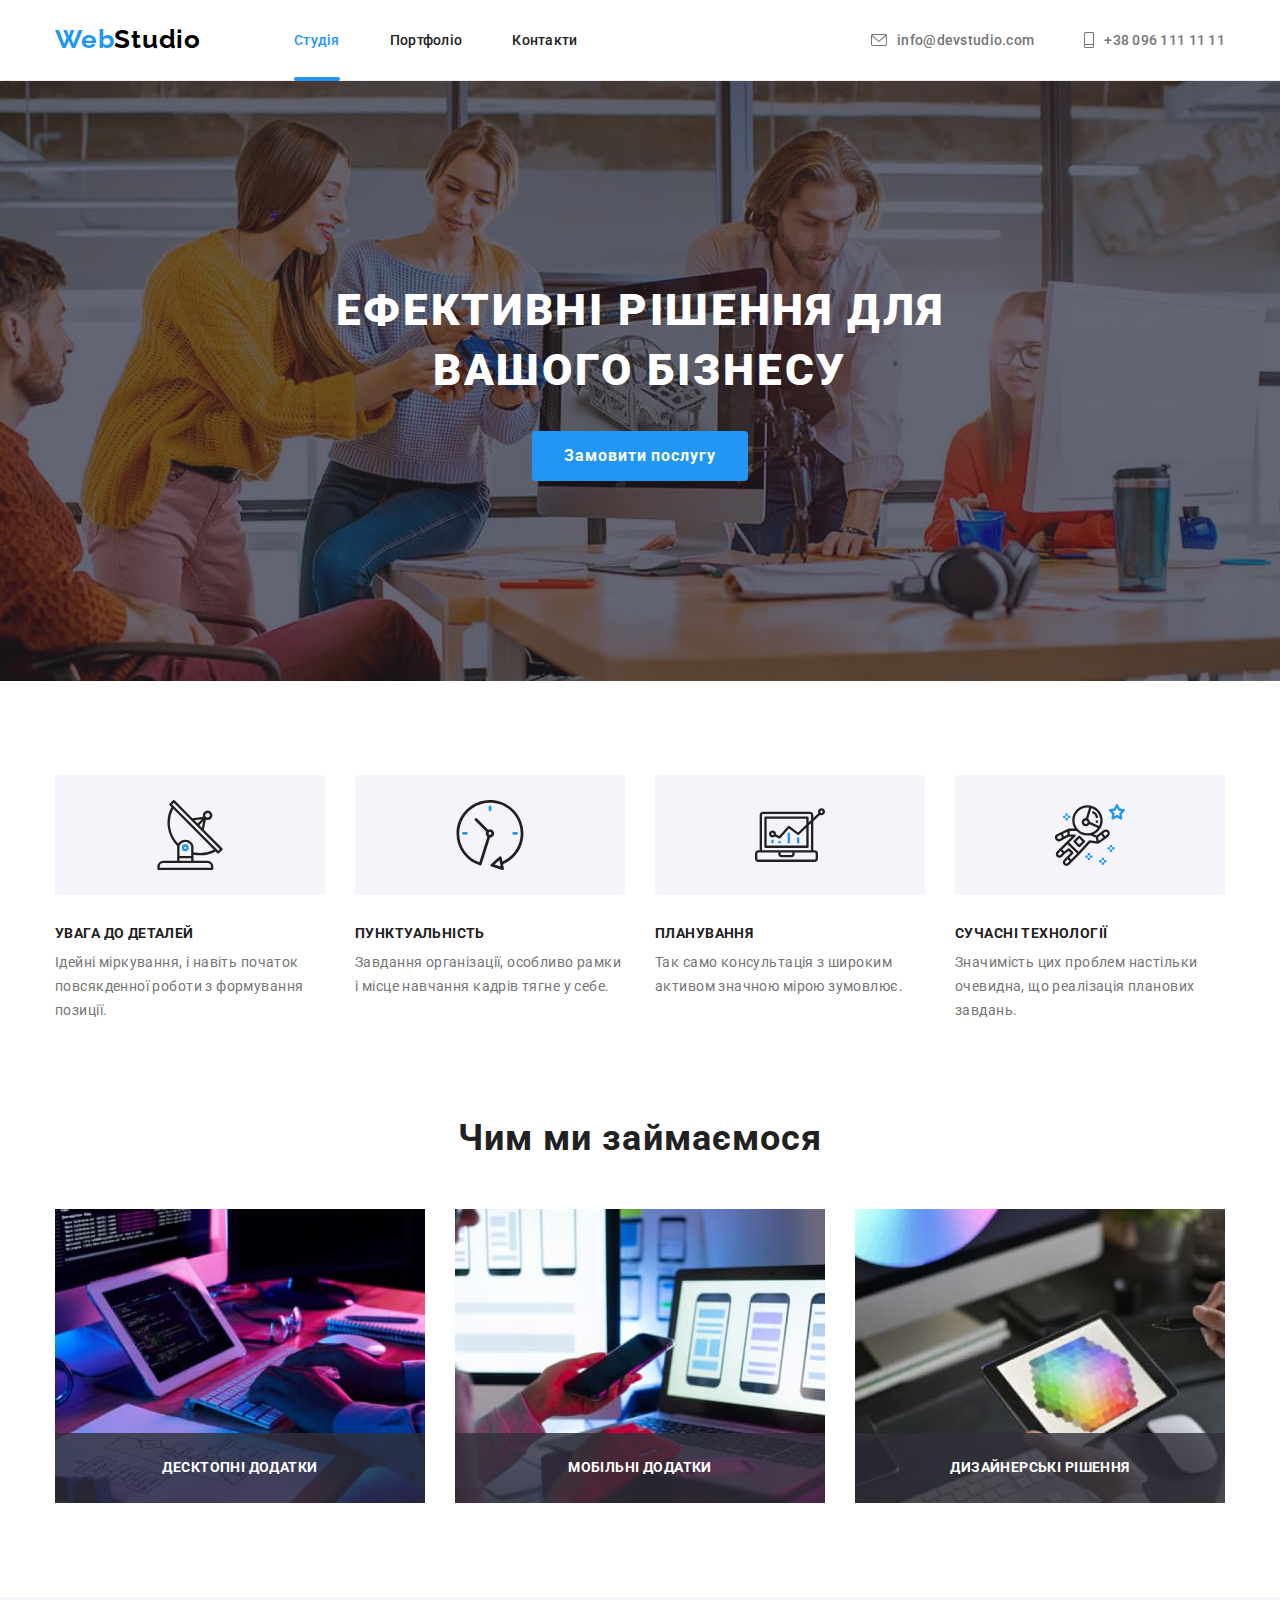
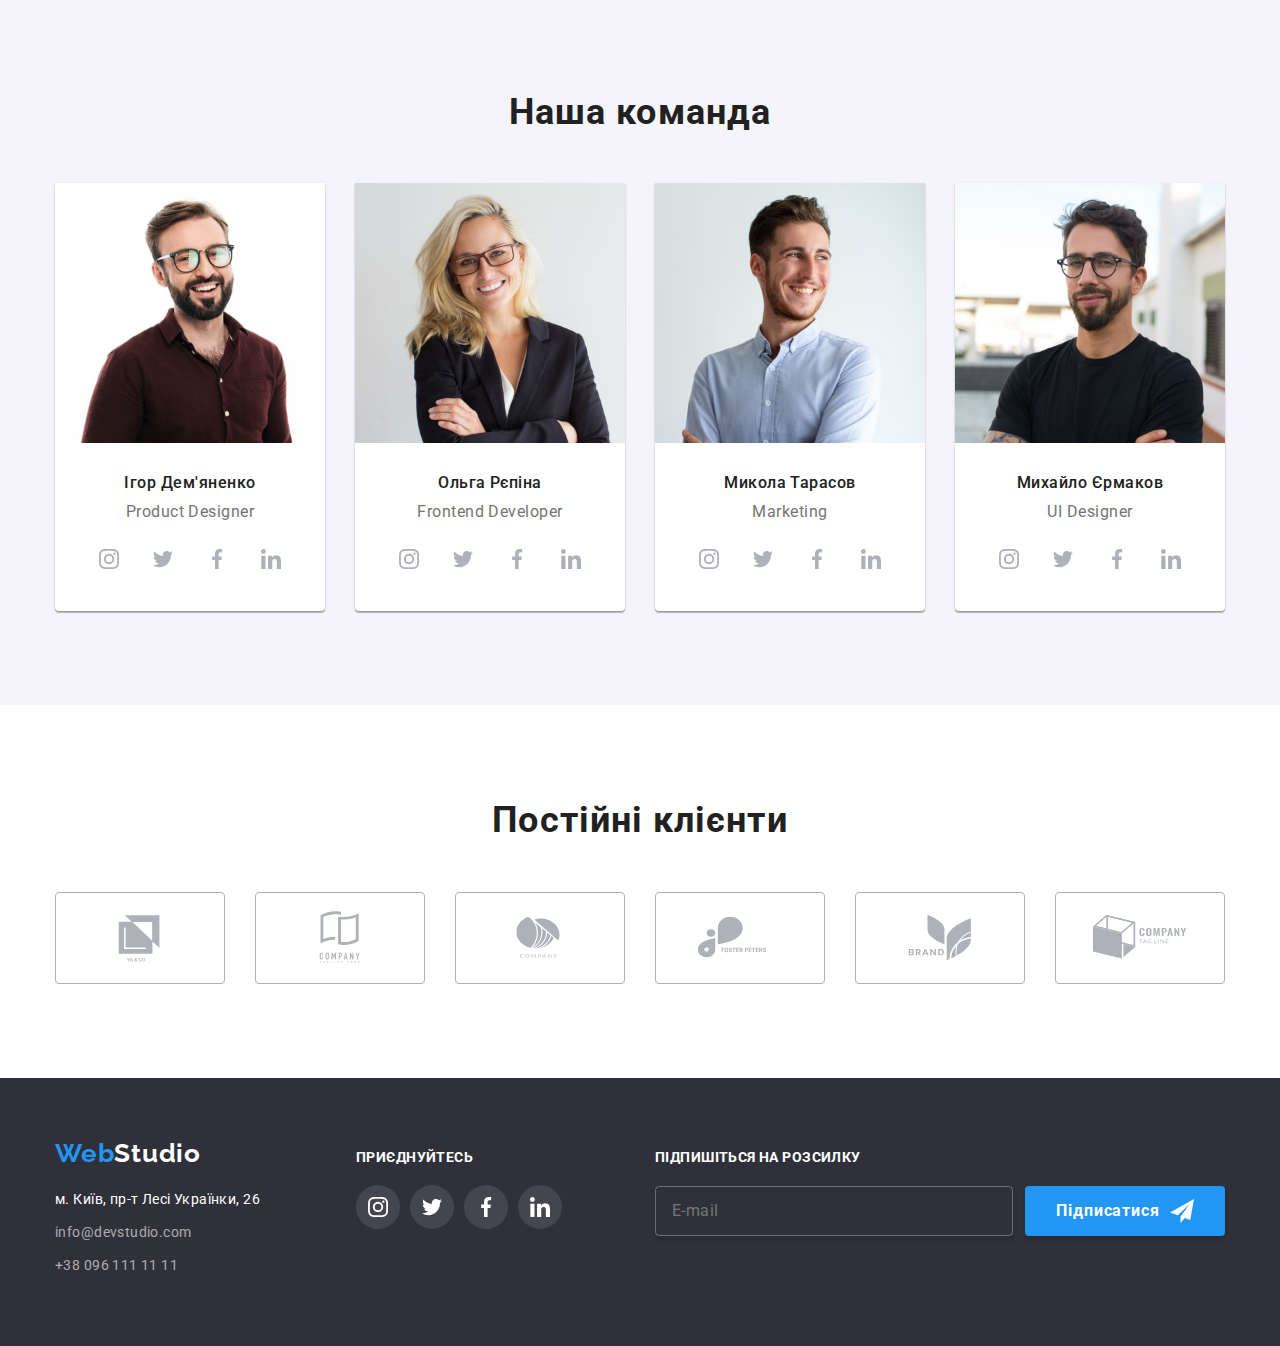
==== index.html @ 8e34b913 "tablet" ====
<!DOCTYPE html>
<html lang="uk">
  <head>
    <meta charset="UTF-8" />
    <meta http-equiv="X-UA-Compatible" content="IE=edge" />
    <meta name="viewport" content="width=device-width, initial-scale=1.0" />
    <title>WebStudio</title>
    <link
      href="https://fonts.googleapis.com/css2?family=Raleway:wght@700&family=Roboto:wght@400;500;700;900&display=swap"
      rel="stylesheet"
    />
    <link rel="stylesheet" href="./css/main.min.css" />
  </head>

  <body>
    <header class="header">
      <div class="container header__container">
        <!-- logo -->
        <a href="./index.html" class="logo header__logo">
          <span class="logo__accent">Web</span>Studio
        </a>

        <!-- site navigation -->
        <nav class="menu">
          <button
            type="button"
            class="menu__button js-open-menu"
            aria-expanded="false"
            aria-controls="mobile-menu"
          >
            <svg class="menu-icon" aria-label="Перемикач мобільного меню">
              <use href="./images/icons.svg#icon-menu" class="menu-icon__open"></use>
              <use href="./images/icons.svg#icon-close" class="menu-icon__close"></use>
            </svg>
          </button>
          <ul class="site-nav">
            <li class="site-nav__item">
              <a href="./index.html" class="site-nav__link site-nav__link--current">Студія</a>
            </li>
            <li class="site-nav__item">
              <a href="./portfolio.html" class="site-nav__link">Портфоліо</a>
            </li>
            <li class="site-nav__item">
              <a href="" class="site-nav__link">Контакти</a>
            </li>
          </ul>
        </nav>

        <!-- contacts -->
        <ul class="contacts">
          <li class="contacts__item">
            <a href="mailto:info@devstudio.com" class="contacts__link">
              <svg class="contacts__icon contacts__icon--envelope">
                <use href="./images/icons.svg#icon-envelope"></use>
              </svg>
              info@devstudio.com
            </a>
          </li>
          <li class="contacts__item">
            <a href="tel:+380961111111" class="contacts__link">
              <svg class="contacts__icon contacts__icon--mobile">
                <use href="./images/icons.svg#icon-mobile"></use>
              </svg>
              +38 096 111 11 11</a
            >
          </li>
        </ul>
      </div>
    </header>

    <main>
      <!-- hero -->
      <section class="hero">
        <div class="container">
          <h1 class="hero__title">Ефективні рішення для вашого бізнесу</h1>
          <button class="button hero__button" data-modal-open>Замовити послугу</button>
        </div>
      </section>

      <!-- modal -->
      <div class="backdrop is-hidden" data-modal>
        <div class="modal">
          <button class="modal__button" data-modal-close>
            <svg width="11" height="11">
              <use href="./images/icons.svg#icon-cross"></use>
            </svg>
          </button>
          <div class="callback-box">
            <p class="callback-box__caption">Залиште свої дані, ми вам передзвонимо</p>
            <form class="callback-form">
              <label for="user-name" class="callback-form__label">Ім'я</label>
              <div class="callback-form__wrapper">
                <input type="text" id="user-name" name="user-name" class="callback-form__input" />
                <svg class="callback-form__icon">
                  <use href="./images/icons.svg#icon-name"></use>
                </svg>
              </div>
              <label for="user-tel" class="callback-form__label">Телефон</label>
              <div class="callback-form__wrapper">
                <input type="tel" id="user-tel" name="user-tel" class="callback-form__input" />
                <svg class="callback-form__icon">
                  <use href="./images/icons.svg#icon-phone"></use>
                </svg>
              </div>
              <label for="user-email" class="callback-form__label">Пошта</label>
              <div class="callback-form__wrapper">
                <input
                  type="email"
                  id="user-email"
                  name="user-email"
                  class="callback-form__input"
                />
                <svg class="callback-form__icon">
                  <use href="./images/icons.svg#icon-email"></use>
                </svg>
              </div>
              <label for="user-comment" class="callback-form__label">Коментар</label>
              <textarea
                name="user-comment"
                id="user-comment"
                class="callback-form__comment"
                placeholder="Введіть текст"
              ></textarea>
              <div class="terms">
                <label for="contract-terms" class="terms__label">
                  <input
                    type="checkbox"
                    name="contract-terms"
                    id="contract-terms"
                    class="terms__checkbox visually-hidden"
                  />
                  <svg class="terms__icon">
                    <use href="./images/icons.svg#icon-check"></use>
                  </svg>
                  Погоджуюся з розсилкою та приймаю
                  <a href="#" class="terms__link">Умови договору</a></label
                >
              </div>
              <button type="submit" class="callback-form__button button">Відправити</button>
            </form>
          </div>
        </div>
      </div>

      <!-- features -->
      <section class="section">
        <div class="container">
          <h2 class="visually-hidden">Наші переваги</h2>
          <ul class="features">
            <li class="features__item">
              <div class="features__container">
                <svg class="features__icon">
                  <use href="./images/icons.svg#icon-antenna"></use>
                </svg>
              </div>
              <h3 class="features__title">Увага до деталей</h3>
              <p class="features__description">
                Ідейні міркування, і навіть початок повсякденної роботи з формування позиції.
              </p>
            </li>
            <li class="features__item">
              <div class="features__container">
                <svg class="features__icon">
                  <use href="./images/icons.svg#icon-clock"></use>
                </svg>
              </div>
              <h3 class="features__title">Пунктуальність</h3>
              <p class="features__description">
                Завдання організації, особливо рамки і місце навчання кадрів тягне у себе.
              </p>
            </li>
            <li class="features__item">
              <div class="features__container">
                <svg class="features__icon">
                  <use href="./images/icons.svg#icon-diagram"></use>
                </svg>
              </div>
              <h3 class="features__title">Планування</h3>
              <p class="features__description">
                Так само консультація з широким активом значною мірою зумовлює.
              </p>
            </li>
            <li class="features__item">
              <div class="features__container">
                <svg class="features__icon">
                  <use href="./images/icons.svg#icon-astronaut"></use>
                </svg>
              </div>
              <h3 class="features__title">Сучасні технології</h3>
              <p class="features__description">
                Значимість цих проблем настільки очевидна, що реалізація планових завдань.
              </p>
            </li>
          </ul>
        </div>
      </section>

      <!-- what we do -->
      <section class="section--nopaddingtop section">
        <div class="container">
          <h2 class="section__title">Чим ми займаємося</h2>
          <ul class="works">
            <li class="works__item">
              <a href="#">
                <img src="./images/section3-1.jpeg" alt="Робота за комп'ютером" width="370px" />
                <div class="works__box">
                  <p class="works__title">Десктопні додатки</p>
                </div>
              </a>
            </li>
            <li class="works__item">
              <a href="#">
                <img
                  src="./images/section3-2.jpeg"
                  alt="Жінка за комп'ютером із телефоном в руці"
                  width="370px"
                />
                <div class="works__box">
                  <p class="works__title">Мобільні додатки</p>
                </div>
              </a>
            </li>
            <li class="works__item">
              <a href="#">
                <img src="./images/section3-3.jpeg" alt="Робота на планшеті" width="370px" />
                <div class="works__box">
                  <p class="works__title">Дизайнерські рішення</p>
                </div>
              </a>
            </li>
          </ul>
        </div>
      </section>

      <!-- our team -->
      <section class="section section--otherbackground">
        <div class="container">
          <h2 class="section__title">Наша команда</h2>
          <ul class="team">
            <li class="team__item">
              <picture>
                <source srcset="./images/team-1.jpeg" media="(min-width: 768px)" />
                <img src="./images/team-1-mob.jpeg" alt="Чоловік в окулярах, який посміхається" />
              </picture>
              <div class="team__container">
                <h3 class="team__title">Ігор Дем'яненко</h3>
                <p class="team__description">Product Designer</p>
                <ul class="socials team__socials">
                  <li class="socials__item">
                    <a href="" class="socials__link">
                      <svg class="socials__icon">
                        <use href="./images/icons.svg#icon-instagram"></use>
                      </svg>
                    </a>
                  </li>
                  <li class="socials__item">
                    <a href="" class="socials__link">
                      <svg class="socials__icon">
                        <use href="./images/icons.svg#icon-twitter"></use>
                      </svg>
                    </a>
                  </li>
                  <li class="socials__item">
                    <a href="" class="socials__link">
                      <svg class="socials__icon">
                        <use href="./images/icons.svg#icon-facebook"></use>
                      </svg>
                    </a>
                  </li>
                  <li class="socials__item">
                    <a href="" class="socials__link">
                      <svg class="socials__icon">
                        <use href="./images/icons.svg#icon-linkedin"></use>
                      </svg>
                    </a>
                  </li>
                </ul>
              </div>
            </li>
            <li class="team__item">
              <picture>
                <source srcset="./images/team-2.jpeg" media="(min-width: 768px)" />
                <img src="./images/team-2-mob.jpeg" alt="Жінка в окулярах, яка посміхається" />
              </picture>
              <div class="team__container">
                <h3 class="team__title">Ольга Рєпіна</h3>
                <p class="team__description">Frontend Developer</p>
                <ul class="socials team__socials">
                  <li class="socials__item">
                    <a href="" class="socials__link">
                      <svg class="socials__icon">
                        <use href="./images/icons.svg#icon-instagram"></use>
                      </svg>
                    </a>
                  </li>
                  <li class="socials__item">
                    <a href="" class="socials__link">
                      <svg class="socials__icon">
                        <use href="./images/icons.svg#icon-twitter"></use>
                      </svg>
                    </a>
                  </li>
                  <li class="socials__item">
                    <a href="" class="socials__link">
                      <svg class="socials__icon">
                        <use href="./images/icons.svg#icon-facebook"></use>
                      </svg>
                    </a>
                  </li>
                  <li class="socials__item">
                    <a href="" class="socials__link">
                      <svg class="socials__icon">
                        <use href="./images/icons.svg#icon-linkedin"></use>
                      </svg>
                    </a>
                  </li>
                </ul>
              </div>
            </li>
            <li class="team__item">
              <picture>
                <source srcset="./images/team-3.jpeg" media="(min-width: 768px)" />
                <img src="./images/team-3-mob.jpeg" alt="Чоловік, який посміхається" />
              </picture>
              <div class="team__container">
                <h3 class="team__title">Микола Тарасов</h3>
                <p class="team__description">Marketing</p>
                <ul class="socials team__socials">
                  <li class="socials__item">
                    <a href="" class="socials__link">
                      <svg class="socials__icon">
                        <use href="./images/icons.svg#icon-instagram"></use>
                      </svg>
                    </a>
                  </li>
                  <li class="socials__item">
                    <a href="" class="socials__link">
                      <svg class="socials__icon">
                        <use href="./images/icons.svg#icon-twitter"></use>
                      </svg>
                    </a>
                  </li>
                  <li class="socials__item">
                    <a href="" class="socials__link">
                      <svg class="socials__icon">
                        <use href="./images/icons.svg#icon-facebook"></use>
                      </svg>
                    </a>
                  </li>
                  <li class="socials__item">
                    <a href="" class="socials__link">
                      <svg class="socials__icon">
                        <use href="./images/icons.svg#icon-linkedin"></use>
                      </svg>
                    </a>
                  </li>
                </ul>
              </div>
            </li>
            <li class="team__item">
              <picture>
                <source srcset="./images/team-4.jpeg" media="(min-width: 768px)" />
                <img src="./images/team-4-mob.jpeg" alt="Чоловік в окулярах, який підморгує" />
              </picture>
              <div class="team__container">
                <h3 class="team__title">Михайло Єрмаков</h3>
                <p class="team__description">UI Designer</p>
                <ul class="socials team__socials">
                  <li class="socials__item">
                    <a href="" class="socials__link">
                      <svg class="socials__icon">
                        <use href="./images/icons.svg#icon-instagram"></use>
                      </svg>
                    </a>
                  </li>
                  <li class="socials__item">
                    <a href="" class="socials__link">
                      <svg class="socials__icon">
                        <use href="./images/icons.svg#icon-twitter"></use>
                      </svg>
                    </a>
                  </li>
                  <li class="socials__item">
                    <a href="" class="socials__link">
                      <svg class="socials__icon">
                        <use href="./images/icons.svg#icon-facebook"></use>
                      </svg>
                    </a>
                  </li>
                  <li class="socials__item">
                    <a href="" class="socials__link">
                      <svg class="socials__icon">
                        <use href="./images/icons.svg#icon-linkedin"></use>
                      </svg>
                    </a>
                  </li>
                </ul>
              </div>
            </li>
          </ul>
        </div>
      </section>
    </main>

    <section class="section">
      <div class="container">
        <h2 class="section__title">Постійні клієнти</h2>
        <ul class="clients">
          <li class="clients__item">
            <a href="" class="clients__link">
              <svg class="clients__icon">
                <use href="./images/icons.svg#icon-comp1"></use>
              </svg>
            </a>
          </li>
          <li class="clients__item">
            <a href="" class="clients__link">
              <svg class="clients__icon">
                <use href="./images/icons.svg#icon-comp2"></use>
              </svg>
            </a>
          </li>
          <li class="clients__item">
            <a href="" class="clients__link">
              <svg class="clients__icon">
                <use href="./images/icons.svg#icon-comp3"></use>
              </svg>
            </a>
          </li>
          <li class="clients__item">
            <a href="" class="clients__link">
              <svg class="clients__icon">
                <use href="./images/icons.svg#icon-comp4"></use>
              </svg>
            </a>
          </li>
          <li class="clients__item">
            <a href="" class="clients__link">
              <svg class="clients__icon">
                <use href="./images/icons.svg#icon-comp5"></use>
              </svg>
            </a>
          </li>
          <li class="clients__item">
            <a href="" class="clients__link">
              <svg class="clients__icon">
                <use href="./images/icons.svg#icon-comp6"></use>
              </svg>
            </a>
          </li>
        </ul>
      </div>
    </section>

    <footer class="footer">
      <div class="container footer__container">
        <!-- logo -->
        <div class="footer__box">
          <a href="./index.html" class="logo footer__logo">
            <span class="logo__accent">Web</span>Studio</a
          >

          <!-- address -->
          <address class="address">
            <ul>
              <li class="address__item">
                <a
                  href="https://goo.gl/maps/EfsYtj6KMjQgQvD37"
                  target="_blank"
                  rel="noreferrer noopener"
                  class="address__map"
                  >м. Київ, пр-т Лесі Українки, 26</a
                >
              </li>
              <li class="address__item">
                <a href="mailto:info@devstudio.com" class="address__email">info@devstudio.com</a>
              </li>
              <li class="address__item">
                <a href="tel:+380961111111" class="address__phone">+38 096 111 11 11</a>
              </li>
            </ul>
          </address>
        </div>
        <div class="socials-box">
          <p class="socials-box__subtitle">Приєднуйтесь</p>
          <ul class="socials footer__socials">
            <li class="socials__item">
              <a href="" class="socials__link socials__link--white">
                <svg class="socials__icon">
                  <use href="./images/icons.svg#icon-instagram"></use>
                </svg>
              </a>
            </li>
            <li class="socials__item">
              <a href="" class="socials__link socials__link--white">
                <svg class="socials__icon">
                  <use href="./images/icons.svg#icon-twitter"></use>
                </svg>
              </a>
            </li>
            <li class="socials__item">
              <a href="" class="socials__link socials__link--white">
                <svg class="socials__icon">
                  <use href="./images/icons.svg#icon-facebook"></use>
                </svg>
              </a>
            </li>
            <li class="socials__item">
              <a href="" class="socials__link socials__link--white">
                <svg class="socials__icon">
                  <use href="./images/icons.svg#icon-linkedin"></use>
                </svg>
              </a>
            </li>
          </ul>
        </div>
        <div class="subscribe-box">
          <form class="subscribe">
            <label class="subscribe__label" for="user-email"> Підпишіться на розсилку </label>
            <div class="subscribe__wrapper">
              <input
                type="email"
                name="email"
                class="subscribe__input"
                id="user-email"
                placeholder="E-mail"
              />
              <button type="submit" class="button subscribe__button">
                Підписатися
                <svg class="subscribe__icon">
                  <use href="./images/icons.svg#icon-send"></use>
                </svg>
              </button>
            </div>
          </form>
        </div>
      </div>
    </footer>
    <script src="./js/modal.js"></script>
    <script src="./js/mobile-menu.js"></script>
  </body>
</html>
---- css/main.min.css ----
/*! modern-normalize v1.1.0 | MIT License | https://github.com/sindresorhus/modern-normalize */*,::after,::before{box-sizing:border-box}html{-moz-tab-size:4;-o-tab-size:4;tab-size:4}html{line-height:1.15;-webkit-text-size-adjust:100%}body{margin:0}body{font-family:system-ui,-apple-system,"Segoe UI",Roboto,Helvetica,Arial,sans-serif,"Apple Color Emoji","Segoe UI Emoji"}hr{height:0;color:inherit}abbr[title]{-webkit-text-decoration:underline dotted;text-decoration:underline dotted}b,strong{font-weight:bolder}code,kbd,pre,samp{font-family:ui-monospace,SFMono-Regular,Consolas,"Liberation Mono",Menlo,monospace;font-size:1em}small{font-size:80%}sub,sup{font-size:75%;line-height:0;position:relative;vertical-align:baseline}sub{bottom:-0.25em}sup{top:-0.5em}table{text-indent:0;border-color:inherit}button,input,optgroup,select,textarea{font-family:inherit;font-size:100%;line-height:1.15;margin:0}button,select{text-transform:none}[type=button],[type=reset],[type=submit],button{-webkit-appearance:button}::-moz-focus-inner{border-style:none;padding:0}:-moz-focusring{outline:1px dotted ButtonText}:-moz-ui-invalid{box-shadow:none}legend{padding:0}progress{vertical-align:baseline}::-webkit-inner-spin-button,::-webkit-outer-spin-button{height:auto}[type=search]{-webkit-appearance:textfield;outline-offset:-2px}::-webkit-search-decoration{-webkit-appearance:none}::-webkit-file-upload-button{-webkit-appearance:button;font:inherit}summary{display:list-item}body{background-color:#fff;color:#212121;font-family:roboto,sans-serif}main{overflow-x:hidden}h1,h2,h3,h4,h5,h6,p,ul,ol{margin:0;padding:0}ul,ol{list-style:none}a{text-decoration:none}button{cursor:pointer}.visually-hidden{position:absolute;white-space:nowrap;width:1px;height:1px;overflow:hidden;border:0;padding:0;clip:rect(0 0 0 0);-webkit-clip-path:inset(50%);clip-path:inset(50%);margin:-1px}img{display:block;max-width:100%;height:auto}.container{margin-left:auto;margin-right:auto;padding-left:15px;padding-right:15px}@media screen and (min-width: 480px){.container{width:480px}}@media screen and (min-width: 768px){.container{width:768px}}@media screen and (min-width: 1200px){.container{width:1200px}}.section{padding-top:60px;padding-bottom:60px;text-align:center}@media screen and (min-width: 1200px){.section{padding-top:94px;padding-bottom:94px}}.section__title{font-weight:700;font-size:28px;line-height:1.17;letter-spacing:.03em;margin-bottom:30px}@media screen and (min-width: 1200px){.section__title{margin-bottom:50px;font-size:36px}}.section--nopaddingtop{padding-top:0}@media screen and (max-width: 1199px){.section--nopaddingtop{display:none}}.section--otherbackground{background-color:#f5f4fa}.button{font-weight:700;line-height:1.87;letter-spacing:.06em;background-color:#2196f3;color:#fff;border-radius:4px}.logo{font-family:Raleway;font-weight:700;font-size:24px;line-height:1.17;letter-spacing:.03em}@media screen and (min-width: 1200px){.logo{font-size:26px}}.logo__accent{color:#2196f3}.socials-box{text-align:center}@media screen and (min-width: 1200px){.socials-box{margin-left:70px;text-align:left}}.socials-box__subtitle{color:#fff;font-weight:700;font-size:14px;line-height:1.17;letter-spacing:.03em;text-transform:uppercase}@media screen and (min-width: 768px)and (max-width: 1199px){.socials-box__subtitle{padding-top:5px}}.socials{display:flex;gap:10px}.socials__item{width:44px;height:44px}.socials__link{display:flex;align-items:center;justify-content:center;width:100%;height:100%;border-radius:50%;fill:#afb1b8;transition:background-color 250ms cubic-bezier(0.4, 0, 0.2, 1),fill 250ms cubic-bezier(0.4, 0, 0.2, 1)}.socials__link:hover,.socials__link:focus{background-color:#2196f3;fill:#fff}.socials__link--white{fill:#fff;background-color:rgba(255,255,255,.1);transition:background-color 250ms cubic-bezier(0.4, 0, 0.2, 1)}.socials__icon{width:20px;height:20px}.header{border-bottom:1px solid #ececec}.header__container{display:flex}@media screen and (max-width: 767px){.header__container{padding-top:16px;padding-bottom:16px;padding-right:23px;align-items:center;justify-content:space-between}}@media screen and (min-width: 768px){.header__container{align-items:center}}.header__logo{color:#000}@media screen and (min-width: 768px){.header__logo{margin-right:88px}}@media screen and (min-width: 1200px){.header__logo{padding-top:24px;padding-bottom:25px;margin-right:93px}}.site-nav{display:none}@media screen and (min-width: 768px){.site-nav{display:flex;gap:50px}}.site-nav__link{display:inline-flex;position:relative;padding-top:32px;padding-bottom:32px;color:#212121;font-weight:500;font-size:14px;line-height:1.17;letter-spacing:.02em;transition:color 250ms cubic-bezier(0.4, 0, 0.2, 1)}.site-nav__link:hover,.site-nav__link:focus{color:#2196f3}.site-nav__link--current{color:#2196f3}.site-nav__link--current::after{position:absolute;bottom:-1px;left:0;content:"";background-color:#2196f3;height:4px;width:100%;border-radius:2px}@media screen and (max-width: 767px){.menu{height:40px}}.menu__button{display:inline-flex;margin:0;padding:0;border:none;background-color:rgba(0,0,0,0)}@media screen and (min-width: 768px){.menu__button{display:none}}.menu-icon{width:40px;height:40px}.menu-icon__close{display:none}.menu__button.js-open-menu .menu-icon__close{display:block}.menu__button.js-open-menu .menu-icon__open{display:none}.contacts{display:none}@media screen and (min-width: 768px)and (max-width: 1200px){.contacts{display:flex;margin-left:auto;flex-direction:column;align-items:flex-start;justify-content:center;gap:10px}}@media screen and (min-width: 1200px){.contacts{display:flex;margin-left:auto}}.contacts__icon{fill:currentColor}@media screen and (min-width: 768px){.contacts__icon{margin-right:8px}}@media screen and (min-width: 1200px){.contacts__icon{margin-right:10px}}.contacts__icon--envelope{width:14px;height:10px}@media screen and (min-width: 1200px){.contacts__icon--envelope{width:16px;height:12px}}.contacts__icon--mobile{width:10px;height:14px}@media screen and (min-width: 1200px){.contacts__icon--mobile{width:10px;height:16px}}.contacts__item{margin-right:50px}@media screen and (min-width: 767px)and (max-width: 1199px){.contacts__item{margin-right:0}}.contacts__item:last-child{margin-right:0}.contacts__link{display:flex;align-items:center;justify-content:center;color:#757575;font-size:12px;font-weight:500;line-height:1.17;letter-spacing:.02em;transition:color 250ms cubic-bezier(0.4, 0, 0.2, 1)}@media screen and (min-width: 1200px){.contacts__link{padding-top:32px;padding-bottom:32px;font-size:14px}}.contacts__link:hover,.contacts__link:focus{color:#2196f3}.hero{background-image:linear-gradient(rgba(47, 48, 58, 0.4), rgba(47, 48, 58, 0.4)),url(../images/hero-bgd-mob.jpeg);background-repeat:no-repeat;background-position:center;background-size:cover;text-align:center;min-height:400px;max-width:1600px;margin-left:auto;margin-right:auto;padding:118px 0px}@media screen and (min-width: 768px){.hero{background-image:linear-gradient(rgba(47, 48, 58, 0.4), rgba(47, 48, 58, 0.4)),url(../images/hero-bgd-tab.jpeg)}}@media screen and (min-width: 1200px){.hero{padding:200px 0px;background-image:linear-gradient(rgba(47, 48, 58, 0.4), rgba(47, 48, 58, 0.4)),url(../images/hero-bgd.jpeg)}}.hero__title{max-width:360px;margin-left:auto;margin-right:auto;font-size:26px;text-transform:uppercase;font-weight:900;line-height:1.62;letter-spacing:.06em;color:#fff}@media screen and (min-width: 1200px){.hero__title{font-size:44px;line-height:1.36;max-width:696px}}.hero__button{margin-top:30px;padding:10px 24px;border:0;transition:background-color 250ms cubic-bezier(0.4, 0, 0.2, 1),text-shadow 250ms cubic-bezier(0.4, 0, 0.2, 1)}@media screen and (min-width: 1200px){.hero__button{padding:10px 32px}}.hero__button:hover,.hero__button:focus{background-color:#188ce8;box-shadow:0px,4px,4px,rgba(0,0,0,.15)}.features{display:flex;gap:30px;flex-wrap:wrap}@media screen and (min-width: 1200px){.features{flex-wrap:nowrap}}.features__item{width:100%}@media screen and (min-width: 768px){.features__item{width:calc((100% - 30px)/2)}}@media screen and (min-width: 1200px){.features__item{width:calc((100% - 90px)/4)}}.features__container{display:flex;align-items:center;justify-content:center;background-color:#f5f4fa;border-radius:4px;height:120px}.features__icon{width:70px;height:70px}.features__title{text-align:center;margin-top:30px;color:#212121;text-transform:uppercase;font-weight:700;font-size:14px;line-height:1.17;letter-spacing:.03em}@media screen and (min-width: 768px){.features__title{text-align:left}}.features__description{text-align:left;margin-top:10px;color:#757575;font-size:14px;line-height:1.71;letter-spacing:.03em}@media screen and (min-width: 1200px){.works{display:flex}}.works__item{position:relative;margin-right:30px}.works__item:last-child{margin-right:0}.works__box{display:flex;align-items:center;justify-content:center;position:absolute;bottom:0;background-color:rgba(47,48,58,.8);height:70px;width:100%}.works__title{color:#fff;text-transform:uppercase;font-size:14px;font-weight:700;line-height:1.14;letter-spacing:.03em}.team{display:flex;gap:30px;flex-wrap:wrap}@media screen and (min-width: 1200px){.team{flex-wrap:nowrap}}.team__item{width:100%;background-color:#fff;border-bottom-right-radius:4px;border-bottom-left-radius:4px;box-shadow:0px 2px 1px rgba(0,0,0,.2),0px 1px 1px rgba(0,0,0,.14),0px 1px 3px rgba(0,0,0,.12)}@media screen and (min-width: 768px){.team__item{width:calc((100% - 30px)/2)}}@media screen and (min-width: 1200px){.team__item{width:calc((100% - 90px)/4)}}.team__container{padding-top:30px;padding-bottom:24px}@media screen and (min-width: 1200px){.team__container{padding-bottom:30px}}.team__title{color:#212121;font-weight:500;font-size:16px;line-height:1.19;letter-spacing:.03em}.team__description{margin-top:10px;color:#757575;font-size:16px;line-height:1.19;letter-spacing:.03em}.team__socials{justify-content:center;margin-top:16px}.clients{display:flex;flex-wrap:wrap;gap:30px}@media screen and (min-width: 1200px){.clients{display:flex;align-items:center;justify-content:center}}.clients__item{height:92px;width:calc((100% - 30px)/2)}@media screen and (min-width: 768px){.clients__item{width:calc((100% - 60px)/3)}}@media screen and (min-width: 1200px){.clients__item{width:calc((100% - 150px)/6)}}.clients__link{display:flex;align-items:center;justify-content:center;width:100%;height:100%;fill:#afb1b8;border:1px solid #afb1b8;border-radius:4px;transition:border-color 250ms cubic-bezier(0.4, 0, 0.2, 1),fill 250ms cubic-bezier(0.4, 0, 0.2, 1)}.clients__link:hover,.clients__link:focus{fill:#2196f3;border-color:#2196f3}.clients__icon{width:106px;height:60px}.backdrop{position:fixed;top:0;left:0;width:100%;height:100%;background-color:rgba(0,0,0,.2);z-index:1;opacity:1;transition:opacity 250ms cubic-bezier(0.4, 0, 0.2, 1),visibility 250ms cubic-bezier(0.4, 0, 0.2, 1)}.is-hidden{opacity:0;visibility:hidden;pointer-events:none}.modal{position:absolute;padding:40px;left:50%;top:50%;width:528px;height:581px;background-color:#fff;box-shadow:0px 2px 1px rgba(0,0,0,.2),0px 1px 1px rgba(0,0,0,.14),0px 1px 3px rgba(0,0,0,.12);border-radius:4px;transform:translate(-50%, -50%) scale(1);transition:transform 250ms cubic-bezier(0.4, 0, 0.2, 1)}.backdrop.is-hidden .modal{transform:translate(-50%, -50%) scale(1.2)}.modal__button{display:flex;align-items:center;justify-content:center;position:absolute;right:8px;top:8px;width:30px;height:30px;border:1px solid rgba(0,0,0,.1);border-radius:50%;background-color:#fff}.callback-box{margin-left:auto;margin-right:auto}.callback-box__caption{color:#212121;font-size:20px;font-weight:700;line-height:1.15;letter-spacing:.03em;text-align:center}.callback-form{display:flex;flex-direction:column;margin-top:12px}.callback-form__label{margin-bottom:4px;color:#757575;font-size:12px;line-height:1.17;letter-spacing:.01em}.callback-form__wrapper{position:relative;margin-bottom:10px}.callback-form__input{width:448px;height:40px;padding:14px 15px 14px 36px;border:1px solid rgba(33,33,33,.2);border-radius:4px;outline:0;fill:#212121;font-size:12px;transition:border-color 250ms cubic-bezier(0.4, 0, 0.2, 1)}.callback-form__input:focus{border-color:#2196f3}.callback-form__icon{position:absolute;left:12px;top:50%;transform:translateY(-50%);width:18px;height:18px;transition:fill 250ms cubic-bezier(0.4, 0, 0.2, 1)}.callback-form__input:focus+.callback-form__icon{fill:#2196f3}.callback-form__comment{width:448px;height:120px;padding:12px 16px;border:1px solid rgba(33,33,33,.2);border-radius:4px;outline:0;resize:none;font-size:12px;transition:border-color 250ms cubic-bezier(0.4, 0, 0.2, 1)}.callback-form__comment::-moz-placeholder{font-size:12px;line-height:1.16;letter-spacing:.01em;color:rgba(117,117,117,.5)}.callback-form__comment:-ms-input-placeholder{font-size:12px;line-height:1.16;letter-spacing:.01em;color:rgba(117,117,117,.5)}.callback-form__comment::placeholder{font-size:12px;line-height:1.16;letter-spacing:.01em;color:rgba(117,117,117,.5)}.callback-form__comment:focus{border-color:#2196f3}.terms{margin-top:20px}.terms__label{display:flex;align-items:center;justify-content:center;gap:8px;font-size:14px;line-height:1.71;letter-spacing:.03em;color:#757575}.terms__link{color:#2196f3;text-decoration:underline}.terms__icon{width:16px;height:15px;border:2px solid #212121;border-radius:2px}.terms__checkbox:checked+.terms__icon{background-color:#2196f3;border:0px}.terms__checkbox:focus+.terms__icon{border-color:#2196f3}.callback-form__button{width:200px;height:50px;margin-left:auto;margin-right:auto;margin-top:30px;border:0;text-align:center;box-shadow:0px 4px 4px rgba(0,0,0,.15);transition:background-color 250ms cubic-bezier(0.4, 0, 0.2, 1)}.callback-form__button:hover,.callback-form__button:focus{background-color:#188ce8}.filter{display:flex;align-items:center;justify-content:center}.filter__item{margin-right:8px}.filter__item:last-child{margin-right:0}.filter__button{padding:6px 22px;color:#212121;background-color:#f5f4fa;font-weight:500;font-size:16px;line-height:1.63;letter-spacing:.03em;border-radius:4px;border:0;transition:background-color 250ms cubic-bezier(0.4, 0, 0.2, 1),color 250ms cubic-bezier(0.4, 0, 0.2, 1),box-shadow 250ms cubic-bezier(0.4, 0, 0.2, 1)}.filter__button:first-child{padding:6px 25px}.filter__button:hover,.filter__button:focus{background-color:#2196f3;color:#fff;box-shadow:0px 2px 2px rgba(0,0,0,.12),0px 1px 2px rgba(0,0,0,.08),0px 3px 1px rgba(0,0,0,.1)}.portfolio__cards{display:flex;flex-wrap:wrap;margin-top:50px;margin-left:-30px;margin-bottom:-30px}.card{flex-basis:calc(33.3333333333% - 30px);margin-left:30px;margin-bottom:30px;background-color:#fff}.card__link{transition:box-shadow 250ms cubic-bezier(0.4, 0, 0.2, 1)}.card__link:hover,.card__link:focus{display:block;box-shadow:1px 4px 6px rgba(0,0,0,.16),0px 4px 4px rgba(0,0,0,.06),0px 1px 1px rgba(0,0,0,.12)}.card__wrapper{position:relative;overflow:hidden}.card__popup{display:flex;align-items:center;justify-content:center;position:absolute;bottom:-100%;width:100%;height:100%;padding-left:24px;padding-right:24px;background-color:rgba(33,150,243,.9);color:#fff;font-size:18px;line-height:1.56;letter-spacing:.03em;transition:transform 250ms cubic-bezier(0.4, 0, 0.2, 1)}.card__link:hover .card__popup,.card__link:focus .card__popup{transform:translateY(-100%)}.card__thumb{padding:20px 24px;border-left:solid 1px #eee;border-right:solid 1px #eee;border-bottom:solid 1px #eee}.card__subtitle{color:#212121;font-weight:700;font-size:18px;line-height:2;letter-spacing:.06em}.card__description{margin-top:4px;color:#757575;line-height:1.88;letter-spacing:.03em}.footer{padding-top:60px;padding-bottom:60px;background-color:#2f303a}.footer__container{display:flex;flex-direction:column;align-items:center;gap:60px}@media screen and (min-width: 768px)and (max-width: 1199px){.footer__container{padding-left:76px;padding-right:89px;flex-direction:row;flex-wrap:wrap;justify-content:space-between;align-items:flex-start}}@media screen and (min-width: 1200px){.footer__container{flex-direction:row;align-items:baseline;gap:0px}}.footer__box{text-align:center}@media screen and (min-width: 768px)and (max-width: 1199px){.footer__box{width:262px}}@media screen and (min-width: 1200px){.footer__box{text-align:left;flex-grow:1}}.footer__logo{color:#fff}.footer__socials{margin-top:20px}address{margin-top:20px;font-style:normal}.address__item{margin-bottom:8px;font-size:14px;line-height:1.71;letter-spacing:.03em;transition:color 250ms cubic-bezier(0.4, 0, 0.2, 1)}@media screen and (min-width: 1200px){.address__item{margin-top:9px}}.address__map{color:#fff}.address__map:focus,.address__map:hover{color:#2196f3}.address__email,.address__phone{color:rgba(255,255,255,.6)}.address__email:hover,.address__email:focus,.address__phone:hover,.address__phone:focus{color:#2196f3}.subscribe-box{text-align:center}@media screen and (min-width: 1200px){.subscribe-box{margin-left:93px;text-align:left}}.subscribe__label{color:#fff;font-weight:700;font-size:14px;line-height:1.17;letter-spacing:.03em;text-transform:uppercase}.subscribe__wrapper{margin-top:20px;display:flex;flex-wrap:wrap;justify-content:center;gap:20px}@media screen and (min-width: 1200px){.subscribe__wrapper{gap:12px;height:50px}}.subscribe__input{display:inline-block;padding:15px 16px;height:100%;width:100%;background-color:rgba(0,0,0,0);border-radius:4px;border:1px solid rgba(255,255,255,.3);line-height:1.25;letter-spacing:.03em;color:rgba(255,255,255,.6);box-shadow:0px 4px 4px rgba(0,0,0,.15);outline:0}@media screen and (min-width: 768px){.subscribe__input{width:450px}}@media screen and (min-width: 1200px){.subscribe__input{width:358px}}.subscribe__button{display:flex;align-items:center;justify-content:center;gap:10px;padding:10px 31px;max-width:200px;height:100%;fill:#fff;border:0;box-shadow:0px 4px 4px rgba(0,0,0,.15)}@media screen and (min-width: 1200px){.subscribe__button{padding:10px 28px;width:200px}}.subscribe__button:hover,.subscribe__button:focus{background-color:#188ce8}.subscribe__icon{width:24px;height:24px}/*# sourceMappingURL=main.min.css.map */
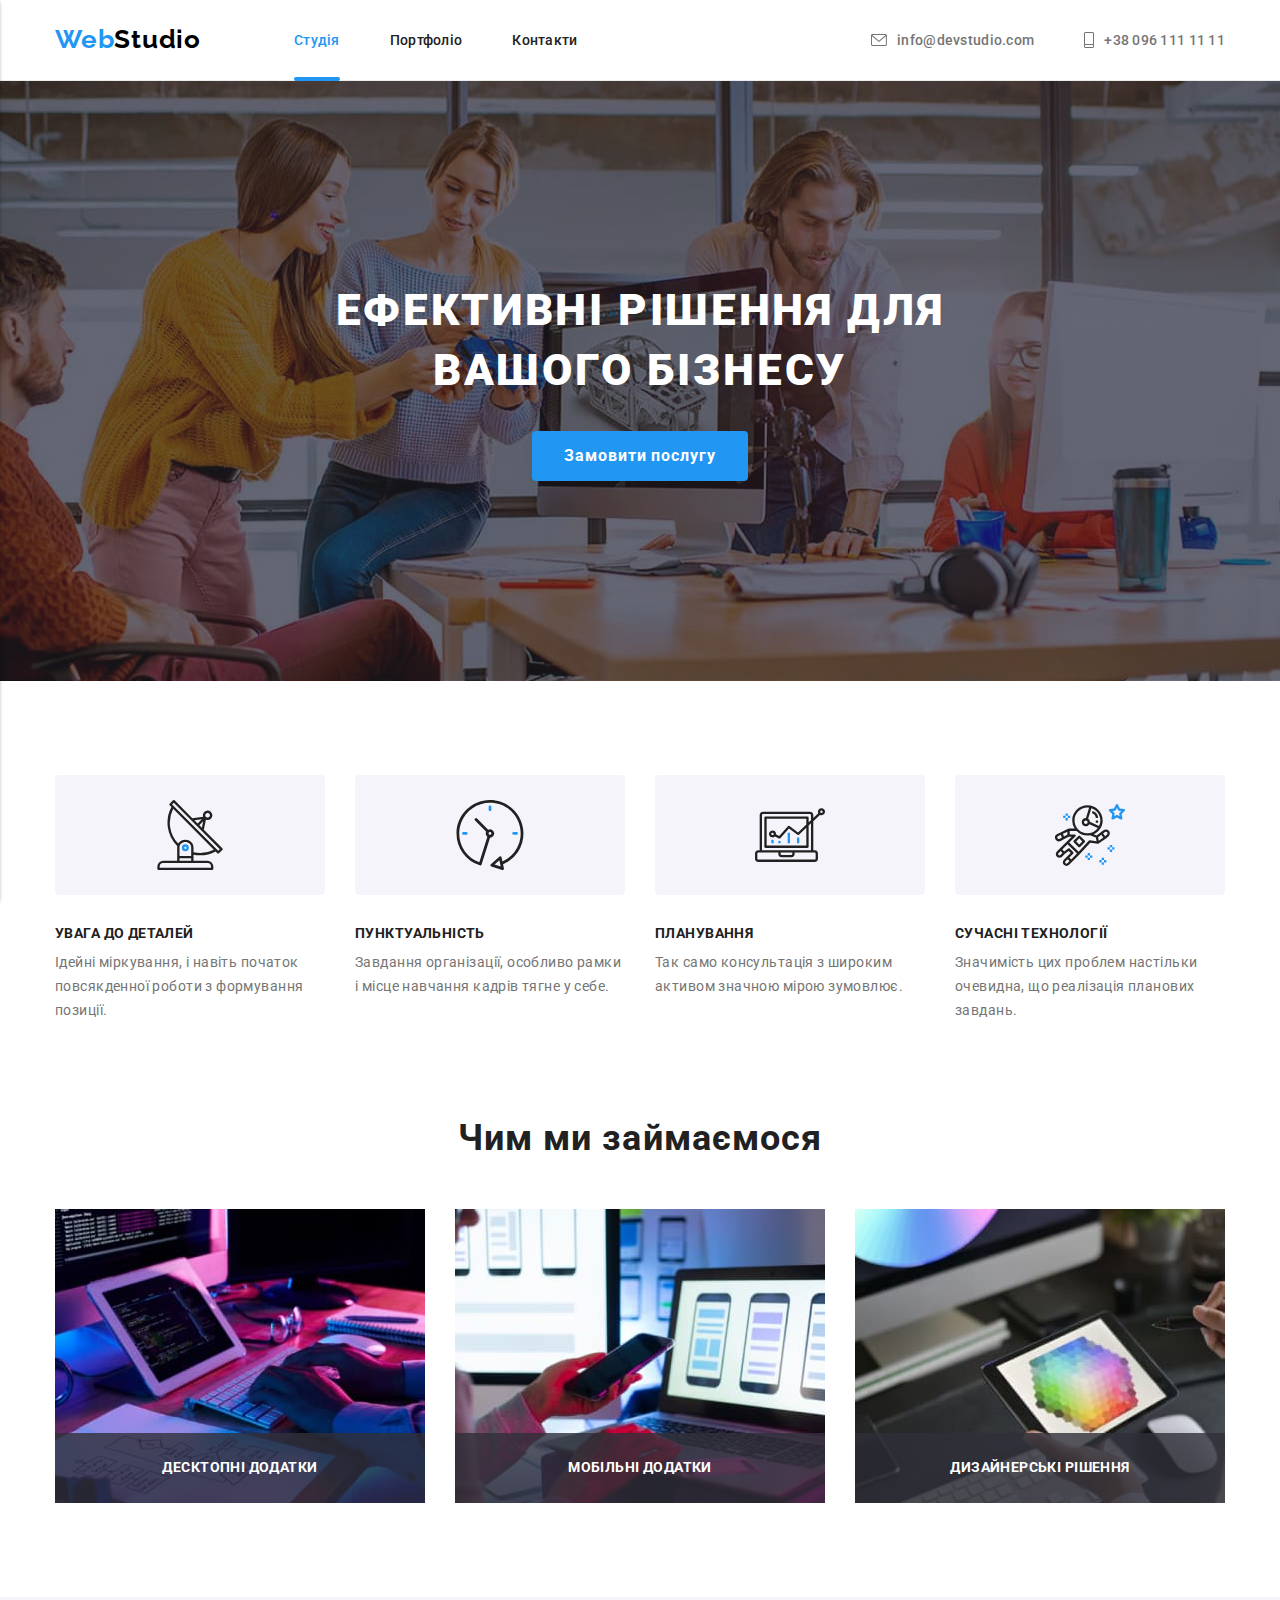
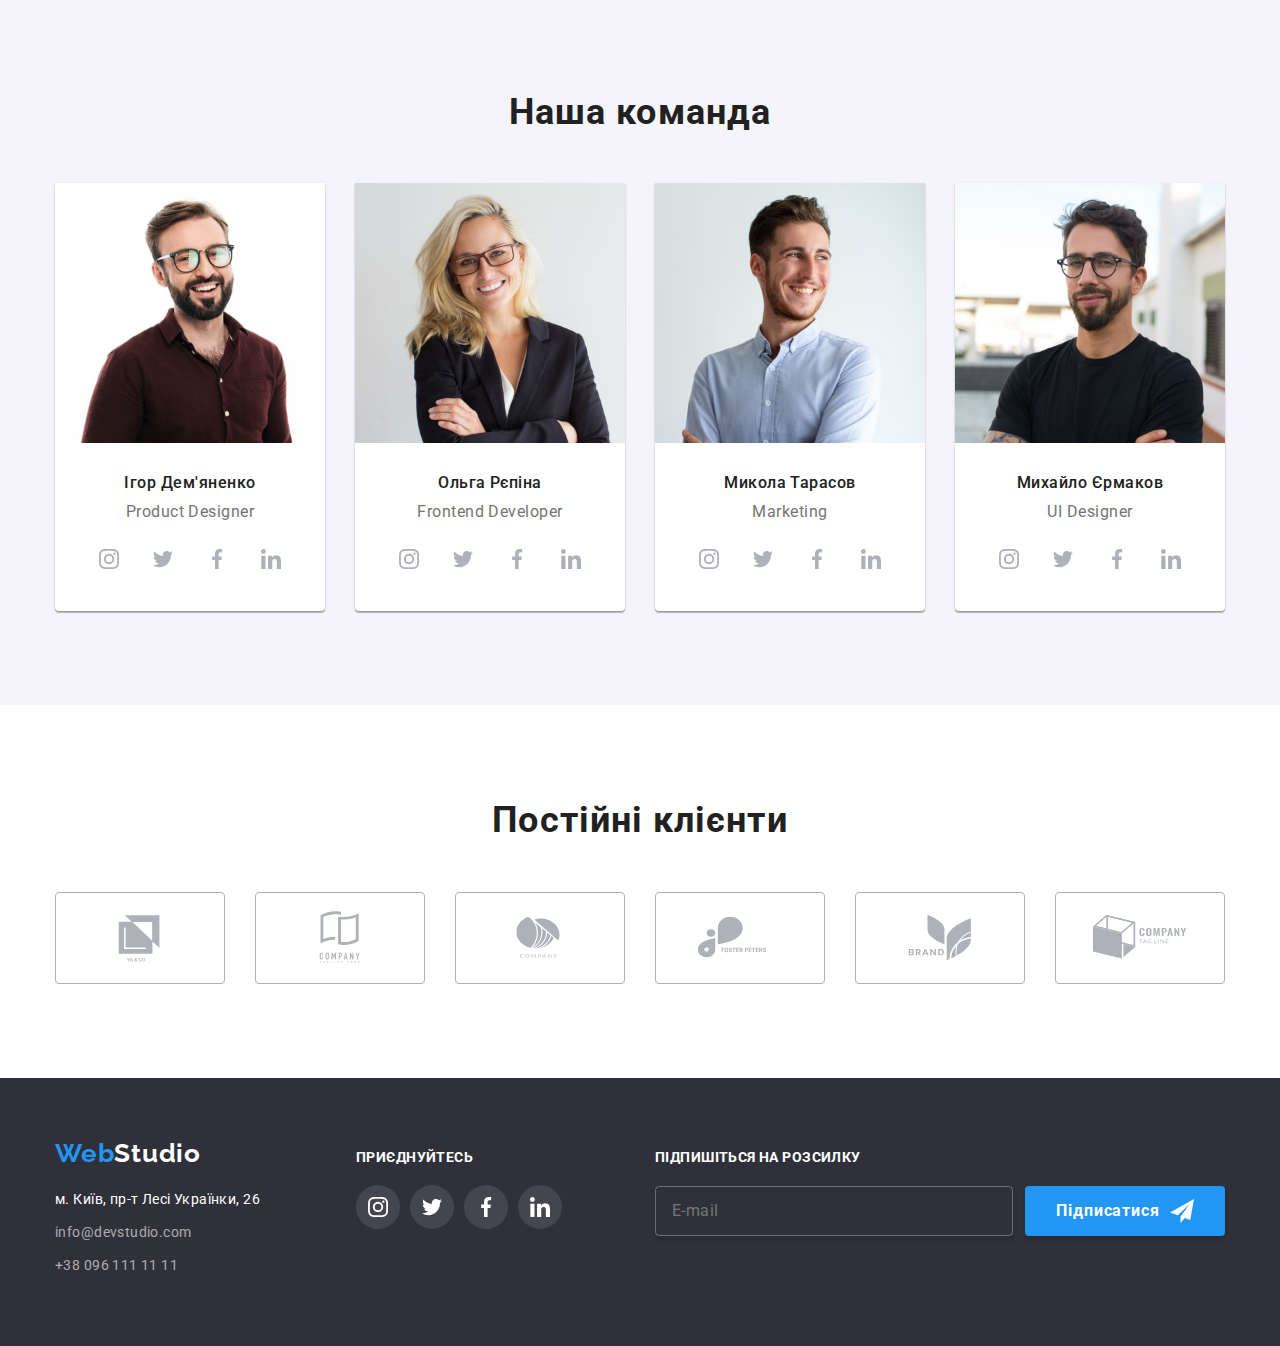
==== commit 26b32104: "modal" ====
--- a/index.html
+++ b/index.html
@@ -21,16 +21,15 @@
         </a>
 
         <!-- site navigation -->
-        <nav class="menu">
+        <nav class="header__nav">
           <button
             type="button"
-            class="menu__button js-open-menu"
+            class="header__burger-menu js-open-menu"
             aria-expanded="false"
             aria-controls="mobile-menu"
           >
-            <svg class="menu-icon" aria-label="Перемикач мобільного меню">
-              <use href="./images/icons.svg#icon-menu" class="menu-icon__open"></use>
-              <use href="./images/icons.svg#icon-close" class="menu-icon__close"></use>
+            <svg width="40px" height="40px" aria-label="Перемикач мобільного меню">
+              <use href="./images/icons.svg#icon-menu"></use>
             </svg>
           </button>
           <ul class="site-nav">
@@ -76,71 +75,6 @@
           <button class="button hero__button" data-modal-open>Замовити послугу</button>
         </div>
       </section>
-
-      <!-- modal -->
-      <div class="backdrop is-hidden" data-modal>
-        <div class="modal">
-          <button class="modal__button" data-modal-close>
-            <svg width="11" height="11">
-              <use href="./images/icons.svg#icon-cross"></use>
-            </svg>
-          </button>
-          <div class="callback-box">
-            <p class="callback-box__caption">Залиште свої дані, ми вам передзвонимо</p>
-            <form class="callback-form">
-              <label for="user-name" class="callback-form__label">Ім'я</label>
-              <div class="callback-form__wrapper">
-                <input type="text" id="user-name" name="user-name" class="callback-form__input" />
-                <svg class="callback-form__icon">
-                  <use href="./images/icons.svg#icon-name"></use>
-                </svg>
-              </div>
-              <label for="user-tel" class="callback-form__label">Телефон</label>
-              <div class="callback-form__wrapper">
-                <input type="tel" id="user-tel" name="user-tel" class="callback-form__input" />
-                <svg class="callback-form__icon">
-                  <use href="./images/icons.svg#icon-phone"></use>
-                </svg>
-              </div>
-              <label for="user-email" class="callback-form__label">Пошта</label>
-              <div class="callback-form__wrapper">
-                <input
-                  type="email"
-                  id="user-email"
-                  name="user-email"
-                  class="callback-form__input"
-                />
-                <svg class="callback-form__icon">
-                  <use href="./images/icons.svg#icon-email"></use>
-                </svg>
-              </div>
-              <label for="user-comment" class="callback-form__label">Коментар</label>
-              <textarea
-                name="user-comment"
-                id="user-comment"
-                class="callback-form__comment"
-                placeholder="Введіть текст"
-              ></textarea>
-              <div class="terms">
-                <label for="contract-terms" class="terms__label">
-                  <input
-                    type="checkbox"
-                    name="contract-terms"
-                    id="contract-terms"
-                    class="terms__checkbox visually-hidden"
-                  />
-                  <svg class="terms__icon">
-                    <use href="./images/icons.svg#icon-check"></use>
-                  </svg>
-                  Погоджуюся з розсилкою та приймаю
-                  <a href="#" class="terms__link">Умови договору</a></label
-                >
-              </div>
-              <button type="submit" class="callback-form__button button">Відправити</button>
-            </form>
-          </div>
-        </div>
-      </div>
 
       <!-- features -->
       <section class="section">
@@ -402,6 +336,7 @@
       </section>
     </main>
 
+    <!-- clients -->
     <section class="section">
       <div class="container">
         <h2 class="section__title">Постійні клієнти</h2>
@@ -536,6 +471,113 @@
         </div>
       </div>
     </footer>
+
+    <!-- mobile menu -->
+    <div class="mobile-menu js-menu-container" id="mobile-menu">
+      <div class="container mobile-menu__container">
+        <button type="button" class="mobile-menu__close-button js-close-menu">
+          <svg width="40px" height="40px" aria-label="Перемикач мобільного меню">
+            <use href="./images/icons.svg#icon-close"></use>
+          </svg>
+        </button>
+        <nav class="mobile-menu__nav">
+          <ul>
+            <li class="mobile-menu__item">
+              <a href="./index.html" class="mobile-menu__link mobile-menu__link--current">Студія</a>
+            </li>
+            <li class="mobile-menu__item">
+              <a href="./portfolio.html" class="mobile-menu__link">Портфоліо</a>
+            </li>
+            <li class="mobile-menu__item">
+              <a href="" class="mobile-menu__link">Контакти</a>
+            </li>
+          </ul>
+        </nav>
+        <ul class="mobile-menu__contacts">
+          <li class="mobile-menu__item">
+            <a href="tel:+380961111111" class="mobile-menu__phone">+38 096 111 11 11</a>
+          </li>
+          <li class="mobile-menu__item">
+            <a href="mailto:info@devstudio.com" class="mobile-menu__email">info@devstudio.com</a>
+          </li>
+        </ul>
+        <ul class="mobile-menu__socials">
+          <li class="mobile-menu__social-item">
+            <a href="" class="mobile-menu__social-link">Instagram</a>
+          </li>
+          <li class="mobile-menu__social-item">
+            <a href="" class="mobile-menu__social-link">Twitter</a>
+          </li>
+          <li class="mobile-menu__social-item">
+            <a href="" class="mobile-menu__social-link">Facebook</a>
+          </li>
+          <li class="mobile-menu__social-item">
+            <a href="" class="mobile-menu__social-link">LinkedIn</a>
+          </li>
+        </ul>
+      </div>
+    </div>
+
+    <!-- modal -->
+    <div class="backdrop is-hidden" data-modal>
+      <div class="modal">
+        <button class="modal__button" data-modal-close>
+          <svg width="11" height="11">
+            <use href="./images/icons.svg#icon-cross"></use>
+          </svg>
+        </button>
+        <div class="callback-box">
+          <p class="callback-box__caption">Залиште свої дані, ми вам передзвонимо</p>
+          <form class="callback-form">
+            <label for="user-name" class="callback-form__label">Ім'я</label>
+            <div class="callback-form__wrapper">
+              <input type="text" id="user-name" name="user-name" class="callback-form__input" />
+              <svg class="callback-form__icon">
+                <use href="./images/icons.svg#icon-name"></use>
+              </svg>
+            </div>
+            <label for="user-tel" class="callback-form__label">Телефон</label>
+            <div class="callback-form__wrapper">
+              <input type="tel" id="user-tel" name="user-tel" class="callback-form__input" />
+              <svg class="callback-form__icon">
+                <use href="./images/icons.svg#icon-phone"></use>
+              </svg>
+            </div>
+            <label for="user-email" class="callback-form__label">Пошта</label>
+            <div class="callback-form__wrapper">
+              <input type="email" id="user-email" name="user-email" class="callback-form__input" />
+              <svg class="callback-form__icon">
+                <use href="./images/icons.svg#icon-email"></use>
+              </svg>
+            </div>
+            <label for="user-comment" class="callback-form__label">Коментар</label>
+            <textarea
+              name="user-comment"
+              id="user-comment"
+              class="callback-form__comment"
+              placeholder="Введіть текст"
+            ></textarea>
+            <div class="terms">
+              <label for="contract-terms" class="terms__label">
+                <input
+                  type="checkbox"
+                  name="contract-terms"
+                  id="contract-terms"
+                  class="terms__checkbox visually-hidden"
+                />
+                <svg class="terms__icon">
+                  <use href="./images/icons.svg#icon-check"></use>
+                </svg>
+                Погоджуюся з розсилкою та приймаю
+                <a href="#" class="terms__link">Умови договору</a></label
+              >
+            </div>
+            <button type="submit" class="callback-form__button button">Відправити</button>
+          </form>
+        </div>
+      </div>
+    </div>
+
     <script src="./js/modal.js"></script>
     <script src="./js/mobile-menu.js"></script>
   </body>
--- a/css/main.min.css
+++ b/css/main.min.css
@@ -1 +1 @@
-/*! modern-normalize v1.1.0 | MIT License | https://github.com/sindresorhus/modern-normalize */*,::after,::before{box-sizing:border-box}html{-moz-tab-size:4;-o-tab-size:4;tab-size:4}html{line-height:1.15;-webkit-text-size-adjust:100%}body{margin:0}body{font-family:system-ui,-apple-system,"Segoe UI",Roboto,Helvetica,Arial,sans-serif,"Apple Color Emoji","Segoe UI Emoji"}hr{height:0;color:inherit}abbr[title]{-webkit-text-decoration:underline dotted;text-decoration:underline dotted}b,strong{font-weight:bolder}code,kbd,pre,samp{font-family:ui-monospace,SFMono-Regular,Consolas,"Liberation Mono",Menlo,monospace;font-size:1em}small{font-size:80%}sub,sup{font-size:75%;line-height:0;position:relative;vertical-align:baseline}sub{bottom:-0.25em}sup{top:-0.5em}table{text-indent:0;border-color:inherit}button,input,optgroup,select,textarea{font-family:inherit;font-size:100%;line-height:1.15;margin:0}button,select{text-transform:none}[type=button],[type=reset],[type=submit],button{-webkit-appearance:button}::-moz-focus-inner{border-style:none;padding:0}:-moz-focusring{outline:1px dotted ButtonText}:-moz-ui-invalid{box-shadow:none}legend{padding:0}progress{vertical-align:baseline}::-webkit-inner-spin-button,::-webkit-outer-spin-button{height:auto}[type=search]{-webkit-appearance:textfield;outline-offset:-2px}::-webkit-search-decoration{-webkit-appearance:none}::-webkit-file-upload-button{-webkit-appearance:button;font:inherit}summary{display:list-item}body{background-color:#fff;color:#212121;font-family:roboto,sans-serif}main{overflow-x:hidden}h1,h2,h3,h4,h5,h6,p,ul,ol{margin:0;padding:0}ul,ol{list-style:none}a{text-decoration:none}button{cursor:pointer}.visually-hidden{position:absolute;white-space:nowrap;width:1px;height:1px;overflow:hidden;border:0;padding:0;clip:rect(0 0 0 0);-webkit-clip-path:inset(50%);clip-path:inset(50%);margin:-1px}img{display:block;max-width:100%;height:auto}.container{margin-left:auto;margin-right:auto;padding-left:15px;padding-right:15px}@media screen and (min-width: 480px){.container{width:480px}}@media screen and (min-width: 768px){.container{width:768px}}@media screen and (min-width: 1200px){.container{width:1200px}}.section{padding-top:60px;padding-bottom:60px;text-align:center}@media screen and (min-width: 1200px){.section{padding-top:94px;padding-bottom:94px}}.section__title{font-weight:700;font-size:28px;line-height:1.17;letter-spacing:.03em;margin-bottom:30px}@media screen and (min-width: 1200px){.section__title{margin-bottom:50px;font-size:36px}}.section--nopaddingtop{padding-top:0}@media screen and (max-width: 1199px){.section--nopaddingtop{display:none}}.section--otherbackground{background-color:#f5f4fa}.button{font-weight:700;line-height:1.87;letter-spacing:.06em;background-color:#2196f3;color:#fff;border-radius:4px}.logo{font-family:Raleway;font-weight:700;font-size:24px;line-height:1.17;letter-spacing:.03em}@media screen and (min-width: 1200px){.logo{font-size:26px}}.logo__accent{color:#2196f3}.socials-box{text-align:center}@media screen and (min-width: 1200px){.socials-box{margin-left:70px;text-align:left}}.socials-box__subtitle{color:#fff;font-weight:700;font-size:14px;line-height:1.17;letter-spacing:.03em;text-transform:uppercase}@media screen and (min-width: 768px)and (max-width: 1199px){.socials-box__subtitle{padding-top:5px}}.socials{display:flex;gap:10px}.socials__item{width:44px;height:44px}.socials__link{display:flex;align-items:center;justify-content:center;width:100%;height:100%;border-radius:50%;fill:#afb1b8;transition:background-color 250ms cubic-bezier(0.4, 0, 0.2, 1),fill 250ms cubic-bezier(0.4, 0, 0.2, 1)}.socials__link:hover,.socials__link:focus{background-color:#2196f3;fill:#fff}.socials__link--white{fill:#fff;background-color:rgba(255,255,255,.1);transition:background-color 250ms cubic-bezier(0.4, 0, 0.2, 1)}.socials__icon{width:20px;height:20px}.header{border-bottom:1px solid #ececec}.header__container{display:flex}@media screen and (max-width: 767px){.header__container{padding-top:16px;padding-bottom:16px;padding-right:23px;align-items:center;justify-content:space-between}}@media screen and (min-width: 768px){.header__container{align-items:center}}.header__logo{color:#000}@media screen and (min-width: 768px){.header__logo{margin-right:88px}}@media screen and (min-width: 1200px){.header__logo{padding-top:24px;padding-bottom:25px;margin-right:93px}}.site-nav{display:none}@media screen and (min-width: 768px){.site-nav{display:flex;gap:50px}}.site-nav__link{display:inline-flex;position:relative;padding-top:32px;padding-bottom:32px;color:#212121;font-weight:500;font-size:14px;line-height:1.17;letter-spacing:.02em;transition:color 250ms cubic-bezier(0.4, 0, 0.2, 1)}.site-nav__link:hover,.site-nav__link:focus{color:#2196f3}.site-nav__link--current{color:#2196f3}.site-nav__link--current::after{position:absolute;bottom:-1px;left:0;content:"";background-color:#2196f3;height:4px;width:100%;border-radius:2px}@media screen and (max-width: 767px){.menu{height:40px}}.menu__button{display:inline-flex;margin:0;padding:0;border:none;background-color:rgba(0,0,0,0)}@media screen and (min-width: 768px){.menu__button{display:none}}.menu-icon{width:40px;height:40px}.menu-icon__close{display:none}.menu__button.js-open-menu .menu-icon__close{display:block}.menu__button.js-open-menu .menu-icon__open{display:none}.contacts{display:none}@media screen and (min-width: 768px)and (max-width: 1200px){.contacts{display:flex;margin-left:auto;flex-direction:column;align-items:flex-start;justify-content:center;gap:10px}}@media screen and (min-width: 1200px){.contacts{display:flex;margin-left:auto}}.contacts__icon{fill:currentColor}@media screen and (min-width: 768px){.contacts__icon{margin-right:8px}}@media screen and (min-width: 1200px){.contacts__icon{margin-right:10px}}.contacts__icon--envelope{width:14px;height:10px}@media screen and (min-width: 1200px){.contacts__icon--envelope{width:16px;height:12px}}.contacts__icon--mobile{width:10px;height:14px}@media screen and (min-width: 1200px){.contacts__icon--mobile{width:10px;height:16px}}.contacts__item{margin-right:50px}@media screen and (min-width: 767px)and (max-width: 1199px){.contacts__item{margin-right:0}}.contacts__item:last-child{margin-right:0}.contacts__link{display:flex;align-items:center;justify-content:center;color:#757575;font-size:12px;font-weight:500;line-height:1.17;letter-spacing:.02em;transition:color 250ms cubic-bezier(0.4, 0, 0.2, 1)}@media screen and (min-width: 1200px){.contacts__link{padding-top:32px;padding-bottom:32px;font-size:14px}}.contacts__link:hover,.contacts__link:focus{color:#2196f3}.hero{background-image:linear-gradient(rgba(47, 48, 58, 0.4), rgba(47, 48, 58, 0.4)),url(../images/hero-bgd-mob.jpeg);background-repeat:no-repeat;background-position:center;background-size:cover;text-align:center;min-height:400px;max-width:1600px;margin-left:auto;margin-right:auto;padding:118px 0px}@media screen and (min-width: 768px){.hero{background-image:linear-gradient(rgba(47, 48, 58, 0.4), rgba(47, 48, 58, 0.4)),url(../images/hero-bgd-tab.jpeg)}}@media screen and (min-width: 1200px){.hero{padding:200px 0px;background-image:linear-gradient(rgba(47, 48, 58, 0.4), rgba(47, 48, 58, 0.4)),url(../images/hero-bgd.jpeg)}}.hero__title{max-width:360px;margin-left:auto;margin-right:auto;font-size:26px;text-transform:uppercase;font-weight:900;line-height:1.62;letter-spacing:.06em;color:#fff}@media screen and (min-width: 1200px){.hero__title{font-size:44px;line-height:1.36;max-width:696px}}.hero__button{margin-top:30px;padding:10px 24px;border:0;transition:background-color 250ms cubic-bezier(0.4, 0, 0.2, 1),text-shadow 250ms cubic-bezier(0.4, 0, 0.2, 1)}@media screen and (min-width: 1200px){.hero__button{padding:10px 32px}}.hero__button:hover,.hero__button:focus{background-color:#188ce8;box-shadow:0px,4px,4px,rgba(0,0,0,.15)}.features{display:flex;gap:30px;flex-wrap:wrap}@media screen and (min-width: 1200px){.features{flex-wrap:nowrap}}.features__item{width:100%}@media screen and (min-width: 768px){.features__item{width:calc((100% - 30px)/2)}}@media screen and (min-width: 1200px){.features__item{width:calc((100% - 90px)/4)}}.features__container{display:flex;align-items:center;justify-content:center;background-color:#f5f4fa;border-radius:4px;height:120px}.features__icon{width:70px;height:70px}.features__title{text-align:center;margin-top:30px;color:#212121;text-transform:uppercase;font-weight:700;font-size:14px;line-height:1.17;letter-spacing:.03em}@media screen and (min-width: 768px){.features__title{text-align:left}}.features__description{text-align:left;margin-top:10px;color:#757575;font-size:14px;line-height:1.71;letter-spacing:.03em}@media screen and (min-width: 1200px){.works{display:flex}}.works__item{position:relative;margin-right:30px}.works__item:last-child{margin-right:0}.works__box{display:flex;align-items:center;justify-content:center;position:absolute;bottom:0;background-color:rgba(47,48,58,.8);height:70px;width:100%}.works__title{color:#fff;text-transform:uppercase;font-size:14px;font-weight:700;line-height:1.14;letter-spacing:.03em}.team{display:flex;gap:30px;flex-wrap:wrap}@media screen and (min-width: 1200px){.team{flex-wrap:nowrap}}.team__item{width:100%;background-color:#fff;border-bottom-right-radius:4px;border-bottom-left-radius:4px;box-shadow:0px 2px 1px rgba(0,0,0,.2),0px 1px 1px rgba(0,0,0,.14),0px 1px 3px rgba(0,0,0,.12)}@media screen and (min-width: 768px){.team__item{width:calc((100% - 30px)/2)}}@media screen and (min-width: 1200px){.team__item{width:calc((100% - 90px)/4)}}.team__container{padding-top:30px;padding-bottom:24px}@media screen and (min-width: 1200px){.team__container{padding-bottom:30px}}.team__title{color:#212121;font-weight:500;font-size:16px;line-height:1.19;letter-spacing:.03em}.team__description{margin-top:10px;color:#757575;font-size:16px;line-height:1.19;letter-spacing:.03em}.team__socials{justify-content:center;margin-top:16px}.clients{display:flex;flex-wrap:wrap;gap:30px}@media screen and (min-width: 1200px){.clients{display:flex;align-items:center;justify-content:center}}.clients__item{height:92px;width:calc((100% - 30px)/2)}@media screen and (min-width: 768px){.clients__item{width:calc((100% - 60px)/3)}}@media screen and (min-width: 1200px){.clients__item{width:calc((100% - 150px)/6)}}.clients__link{display:flex;align-items:center;justify-content:center;width:100%;height:100%;fill:#afb1b8;border:1px solid #afb1b8;border-radius:4px;transition:border-color 250ms cubic-bezier(0.4, 0, 0.2, 1),fill 250ms cubic-bezier(0.4, 0, 0.2, 1)}.clients__link:hover,.clients__link:focus{fill:#2196f3;border-color:#2196f3}.clients__icon{width:106px;height:60px}.backdrop{position:fixed;top:0;left:0;width:100%;height:100%;background-color:rgba(0,0,0,.2);z-index:1;opacity:1;transition:opacity 250ms cubic-bezier(0.4, 0, 0.2, 1),visibility 250ms cubic-bezier(0.4, 0, 0.2, 1)}.is-hidden{opacity:0;visibility:hidden;pointer-events:none}.modal{position:absolute;padding:40px;left:50%;top:50%;width:528px;height:581px;background-color:#fff;box-shadow:0px 2px 1px rgba(0,0,0,.2),0px 1px 1px rgba(0,0,0,.14),0px 1px 3px rgba(0,0,0,.12);border-radius:4px;transform:translate(-50%, -50%) scale(1);transition:transform 250ms cubic-bezier(0.4, 0, 0.2, 1)}.backdrop.is-hidden .modal{transform:translate(-50%, -50%) scale(1.2)}.modal__button{display:flex;align-items:center;justify-content:center;position:absolute;right:8px;top:8px;width:30px;height:30px;border:1px solid rgba(0,0,0,.1);border-radius:50%;background-color:#fff}.callback-box{margin-left:auto;margin-right:auto}.callback-box__caption{color:#212121;font-size:20px;font-weight:700;line-height:1.15;letter-spacing:.03em;text-align:center}.callback-form{display:flex;flex-direction:column;margin-top:12px}.callback-form__label{margin-bottom:4px;color:#757575;font-size:12px;line-height:1.17;letter-spacing:.01em}.callback-form__wrapper{position:relative;margin-bottom:10px}.callback-form__input{width:448px;height:40px;padding:14px 15px 14px 36px;border:1px solid rgba(33,33,33,.2);border-radius:4px;outline:0;fill:#212121;font-size:12px;transition:border-color 250ms cubic-bezier(0.4, 0, 0.2, 1)}.callback-form__input:focus{border-color:#2196f3}.callback-form__icon{position:absolute;left:12px;top:50%;transform:translateY(-50%);width:18px;height:18px;transition:fill 250ms cubic-bezier(0.4, 0, 0.2, 1)}.callback-form__input:focus+.callback-form__icon{fill:#2196f3}.callback-form__comment{width:448px;height:120px;padding:12px 16px;border:1px solid rgba(33,33,33,.2);border-radius:4px;outline:0;resize:none;font-size:12px;transition:border-color 250ms cubic-bezier(0.4, 0, 0.2, 1)}.callback-form__comment::-moz-placeholder{font-size:12px;line-height:1.16;letter-spacing:.01em;color:rgba(117,117,117,.5)}.callback-form__comment:-ms-input-placeholder{font-size:12px;line-height:1.16;letter-spacing:.01em;color:rgba(117,117,117,.5)}.callback-form__comment::placeholder{font-size:12px;line-height:1.16;letter-spacing:.01em;color:rgba(117,117,117,.5)}.callback-form__comment:focus{border-color:#2196f3}.terms{margin-top:20px}.terms__label{display:flex;align-items:center;justify-content:center;gap:8px;font-size:14px;line-height:1.71;letter-spacing:.03em;color:#757575}.terms__link{color:#2196f3;text-decoration:underline}.terms__icon{width:16px;height:15px;border:2px solid #212121;border-radius:2px}.terms__checkbox:checked+.terms__icon{background-color:#2196f3;border:0px}.terms__checkbox:focus+.terms__icon{border-color:#2196f3}.callback-form__button{width:200px;height:50px;margin-left:auto;margin-right:auto;margin-top:30px;border:0;text-align:center;box-shadow:0px 4px 4px rgba(0,0,0,.15);transition:background-color 250ms cubic-bezier(0.4, 0, 0.2, 1)}.callback-form__button:hover,.callback-form__button:focus{background-color:#188ce8}.filter{display:flex;align-items:center;justify-content:center}.filter__item{margin-right:8px}.filter__item:last-child{margin-right:0}.filter__button{padding:6px 22px;color:#212121;background-color:#f5f4fa;font-weight:500;font-size:16px;line-height:1.63;letter-spacing:.03em;border-radius:4px;border:0;transition:background-color 250ms cubic-bezier(0.4, 0, 0.2, 1),color 250ms cubic-bezier(0.4, 0, 0.2, 1),box-shadow 250ms cubic-bezier(0.4, 0, 0.2, 1)}.filter__button:first-child{padding:6px 25px}.filter__button:hover,.filter__button:focus{background-color:#2196f3;color:#fff;box-shadow:0px 2px 2px rgba(0,0,0,.12),0px 1px 2px rgba(0,0,0,.08),0px 3px 1px rgba(0,0,0,.1)}.portfolio__cards{display:flex;flex-wrap:wrap;margin-top:50px;margin-left:-30px;margin-bottom:-30px}.card{flex-basis:calc(33.3333333333% - 30px);margin-left:30px;margin-bottom:30px;background-color:#fff}.card__link{transition:box-shadow 250ms cubic-bezier(0.4, 0, 0.2, 1)}.card__link:hover,.card__link:focus{display:block;box-shadow:1px 4px 6px rgba(0,0,0,.16),0px 4px 4px rgba(0,0,0,.06),0px 1px 1px rgba(0,0,0,.12)}.card__wrapper{position:relative;overflow:hidden}.card__popup{display:flex;align-items:center;justify-content:center;position:absolute;bottom:-100%;width:100%;height:100%;padding-left:24px;padding-right:24px;background-color:rgba(33,150,243,.9);color:#fff;font-size:18px;line-height:1.56;letter-spacing:.03em;transition:transform 250ms cubic-bezier(0.4, 0, 0.2, 1)}.card__link:hover .card__popup,.card__link:focus .card__popup{transform:translateY(-100%)}.card__thumb{padding:20px 24px;border-left:solid 1px #eee;border-right:solid 1px #eee;border-bottom:solid 1px #eee}.card__subtitle{color:#212121;font-weight:700;font-size:18px;line-height:2;letter-spacing:.06em}.card__description{margin-top:4px;color:#757575;line-height:1.88;letter-spacing:.03em}.footer{padding-top:60px;padding-bottom:60px;background-color:#2f303a}.footer__container{display:flex;flex-direction:column;align-items:center;gap:60px}@media screen and (min-width: 768px)and (max-width: 1199px){.footer__container{padding-left:76px;padding-right:89px;flex-direction:row;flex-wrap:wrap;justify-content:space-between;align-items:flex-start}}@media screen and (min-width: 1200px){.footer__container{flex-direction:row;align-items:baseline;gap:0px}}.footer__box{text-align:center}@media screen and (min-width: 768px)and (max-width: 1199px){.footer__box{width:262px}}@media screen and (min-width: 1200px){.footer__box{text-align:left;flex-grow:1}}.footer__logo{color:#fff}.footer__socials{margin-top:20px}address{margin-top:20px;font-style:normal}.address__item{margin-bottom:8px;font-size:14px;line-height:1.71;letter-spacing:.03em;transition:color 250ms cubic-bezier(0.4, 0, 0.2, 1)}@media screen and (min-width: 1200px){.address__item{margin-top:9px}}.address__map{color:#fff}.address__map:focus,.address__map:hover{color:#2196f3}.address__email,.address__phone{color:rgba(255,255,255,.6)}.address__email:hover,.address__email:focus,.address__phone:hover,.address__phone:focus{color:#2196f3}.subscribe-box{text-align:center}@media screen and (min-width: 1200px){.subscribe-box{margin-left:93px;text-align:left}}.subscribe__label{color:#fff;font-weight:700;font-size:14px;line-height:1.17;letter-spacing:.03em;text-transform:uppercase}.subscribe__wrapper{margin-top:20px;display:flex;flex-wrap:wrap;justify-content:center;gap:20px}@media screen and (min-width: 1200px){.subscribe__wrapper{gap:12px;height:50px}}.subscribe__input{display:inline-block;padding:15px 16px;height:100%;width:100%;background-color:rgba(0,0,0,0);border-radius:4px;border:1px solid rgba(255,255,255,.3);line-height:1.25;letter-spacing:.03em;color:rgba(255,255,255,.6);box-shadow:0px 4px 4px rgba(0,0,0,.15);outline:0}@media screen and (min-width: 768px){.subscribe__input{width:450px}}@media screen and (min-width: 1200px){.subscribe__input{width:358px}}.subscribe__button{display:flex;align-items:center;justify-content:center;gap:10px;padding:10px 31px;max-width:200px;height:100%;fill:#fff;border:0;box-shadow:0px 4px 4px rgba(0,0,0,.15)}@media screen and (min-width: 1200px){.subscribe__button{padding:10px 28px;width:200px}}.subscribe__button:hover,.subscribe__button:focus{background-color:#188ce8}.subscribe__icon{width:24px;height:24px}/*# sourceMappingURL=main.min.css.map */+/*! modern-normalize v1.1.0 | MIT License | https://github.com/sindresorhus/modern-normalize */*,::after,::before{box-sizing:border-box}html{-moz-tab-size:4;-o-tab-size:4;tab-size:4}html{line-height:1.15;-webkit-text-size-adjust:100%}body{margin:0}body{font-family:system-ui,-apple-system,"Segoe UI",Roboto,Helvetica,Arial,sans-serif,"Apple Color Emoji","Segoe UI Emoji"}hr{height:0;color:inherit}abbr[title]{-webkit-text-decoration:underline dotted;text-decoration:underline dotted}b,strong{font-weight:bolder}code,kbd,pre,samp{font-family:ui-monospace,SFMono-Regular,Consolas,"Liberation Mono",Menlo,monospace;font-size:1em}small{font-size:80%}sub,sup{font-size:75%;line-height:0;position:relative;vertical-align:baseline}sub{bottom:-0.25em}sup{top:-0.5em}table{text-indent:0;border-color:inherit}button,input,optgroup,select,textarea{font-family:inherit;font-size:100%;line-height:1.15;margin:0}button,select{text-transform:none}[type=button],[type=reset],[type=submit],button{-webkit-appearance:button}::-moz-focus-inner{border-style:none;padding:0}:-moz-focusring{outline:1px dotted ButtonText}:-moz-ui-invalid{box-shadow:none}legend{padding:0}progress{vertical-align:baseline}::-webkit-inner-spin-button,::-webkit-outer-spin-button{height:auto}[type=search]{-webkit-appearance:textfield;outline-offset:-2px}::-webkit-search-decoration{-webkit-appearance:none}::-webkit-file-upload-button{-webkit-appearance:button;font:inherit}summary{display:list-item}body{background-color:#fff;color:#212121;font-family:roboto,sans-serif}main{overflow-x:hidden}h1,h2,h3,h4,h5,h6,p,ul,ol{margin:0;padding:0}ul,ol{list-style:none}a{text-decoration:none}button{cursor:pointer}.visually-hidden{position:absolute;white-space:nowrap;width:1px;height:1px;overflow:hidden;border:0;padding:0;clip:rect(0 0 0 0);-webkit-clip-path:inset(50%);clip-path:inset(50%);margin:-1px}img{display:block;max-width:100%;height:auto}.container{margin-left:auto;margin-right:auto;padding-left:15px;padding-right:15px}@media screen and (min-width: 480px){.container{width:480px}}@media screen and (min-width: 768px){.container{width:768px}}@media screen and (min-width: 1200px){.container{width:1200px}}.section{padding-top:60px;padding-bottom:60px;text-align:center}@media screen and (min-width: 1200px){.section{padding-top:94px;padding-bottom:94px}}.section__title{font-weight:700;font-size:28px;line-height:1.17;letter-spacing:.03em;margin-bottom:30px}@media screen and (min-width: 1200px){.section__title{margin-bottom:50px;font-size:36px}}.section--nopaddingtop{padding-top:0}@media screen and (max-width: 1199px){.section--nopaddingtop{display:none}}.section--otherbackground{background-color:#f5f4fa}.button{font-weight:700;line-height:1.87;letter-spacing:.06em;background-color:#2196f3;color:#fff;border-radius:4px}.logo{font-family:Raleway;font-weight:700;font-size:24px;line-height:1.17;letter-spacing:.03em}@media screen and (min-width: 1200px){.logo{font-size:26px}}.logo__accent{color:#2196f3}.socials-box{text-align:center}@media screen and (min-width: 1200px){.socials-box{margin-left:70px;text-align:left}}.socials-box__subtitle{color:#fff;font-weight:700;font-size:14px;line-height:1.17;letter-spacing:.03em;text-transform:uppercase}@media screen and (min-width: 768px)and (max-width: 1199px){.socials-box__subtitle{padding-top:5px}}.socials{display:flex;gap:10px}.socials__item{width:44px;height:44px}.socials__link{display:flex;align-items:center;justify-content:center;width:100%;height:100%;border-radius:50%;fill:#afb1b8;transition:background-color 250ms cubic-bezier(0.4, 0, 0.2, 1),fill 250ms cubic-bezier(0.4, 0, 0.2, 1)}.socials__link:hover,.socials__link:focus{background-color:#2196f3;fill:#fff}.socials__link--white{fill:#fff;background-color:rgba(255,255,255,.1);transition:background-color 250ms cubic-bezier(0.4, 0, 0.2, 1)}.socials__icon{width:20px;height:20px}.header{border-bottom:1px solid #ececec}.header__container{display:flex}@media screen and (max-width: 767px){.header__container{padding-top:16px;padding-bottom:16px;padding-right:23px;align-items:center;justify-content:space-between}}@media screen and (min-width: 768px){.header__container{align-items:center}}.header__logo{color:#000}@media screen and (min-width: 768px){.header__logo{margin-right:88px}}@media screen and (min-width: 1200px){.header__logo{padding-top:24px;padding-bottom:25px;margin-right:93px}}.site-nav{display:none}@media screen and (min-width: 768px){.site-nav{display:flex;gap:50px}}.site-nav__link{display:inline-flex;position:relative;padding-top:32px;padding-bottom:32px;color:#212121;font-weight:500;font-size:14px;line-height:1.17;letter-spacing:.02em;transition:color 250ms cubic-bezier(0.4, 0, 0.2, 1)}.site-nav__link:hover,.site-nav__link:focus{color:#2196f3}.site-nav__link--current{color:#2196f3}.site-nav__link--current::after{position:absolute;bottom:-1px;left:0;content:"";background-color:#2196f3;height:4px;width:100%;border-radius:2px}@media screen and (max-width: 767px){.header__nav{height:40px}}.header__burger-menu{display:inline-flex;margin:0;padding:0;border:none;background-color:rgba(0,0,0,0);fill:#212121}.header__burger-menu:hover,.header__burger-menu:focus{fill:#2196f3}@media screen and (min-width: 768px){.header__burger-menu{display:none}}.mobile-menu{transform:translateX(-100%);position:fixed;top:0;left:0;width:100%;height:100%;background-color:#fff;overflow-y:scroll;box-shadow:0px 1px 3px rgba(0,0,0,.16),0px 2px 4px rgba(0,0,0,.08),0px 4px 8px rgba(0,0,0,.04);transition:transform 250ms cubic-bezier(0.4, 0, 0.2, 1)}.mobile-menu.is-open{transform:translateX(0)}.mobile-menu__container{position:relative;padding:48px 40px}.mobile-menu__close-button{position:absolute;top:10px;right:15px;margin:0;padding:0;border:none;background-color:rgba(0,0,0,0);fill:#212121}.mobile-menu__close-button:hover,.mobile-menu__close-button:focus{fill:#2196f3}.mobile-menu__link{color:#212121;font-size:40px;font-weight:500;line-height:1.17;letter-spacing:.02em}.mobile-menu__link--current{color:#2196f3}.mobile-menu__link:hover,.mobile-menu__link:focus{color:#2196f3}.mobile-menu__item{margin-bottom:32px}.mobile-menu__nav{margin-bottom:302px}.mobile-menu__phone{color:#2196f3;font-size:34px;font-weight:500;line-height:1.17;letter-spacing:.02em}.mobile-menu__phone:hover,.mobile-menu__phone:focus{fill:#757575}.mobile-menu__email{color:#757575;font-size:24px;font-weight:500;line-height:1.17;letter-spacing:.02em}.mobile-menu__email:hover,.mobile-menu__email:focus{fill:#2196f3}.mobile-menu__contacts{margin-bottom:64px}.mobile-menu__socials{display:flex;align-items:center;flex-wrap:wrap;gap:21px}.mobile-menu__social-link{color:#2196f3;font-size:18px;font-weight:500;line-height:1.22;letter-spacing:.02em}.mobile-menu__social-link:hover,.mobile-menu__social-link:focus{fill:#757575}.mobile-menu__social-item{position:relative}.mobile-menu__social-item::after{content:"";display:inline-block;position:absolute;right:-10px;top:50%;transform:translateY(-50%);background-color:rgba(33,33,33,.2);width:1px;height:22px}.mobile-menu__social-item:last-child::after{display:none}.contacts{display:none}@media screen and (min-width: 768px)and (max-width: 1200px){.contacts{display:flex;margin-left:auto;flex-direction:column;align-items:flex-start;justify-content:center;gap:10px}}@media screen and (min-width: 1200px){.contacts{display:flex;margin-left:auto}}.contacts__icon{fill:currentColor}@media screen and (min-width: 768px){.contacts__icon{margin-right:8px}}@media screen and (min-width: 1200px){.contacts__icon{margin-right:10px}}.contacts__icon--envelope{width:14px;height:10px}@media screen and (min-width: 1200px){.contacts__icon--envelope{width:16px;height:12px}}.contacts__icon--mobile{width:10px;height:14px}@media screen and (min-width: 1200px){.contacts__icon--mobile{width:10px;height:16px}}.contacts__item{margin-right:50px}@media screen and (min-width: 767px)and (max-width: 1199px){.contacts__item{margin-right:0}}.contacts__item:last-child{margin-right:0}.contacts__link{display:flex;align-items:center;justify-content:center;color:#757575;font-size:12px;font-weight:500;line-height:1.17;letter-spacing:.02em;transition:color 250ms cubic-bezier(0.4, 0, 0.2, 1)}@media screen and (min-width: 1200px){.contacts__link{padding-top:32px;padding-bottom:32px;font-size:14px}}.contacts__link:hover,.contacts__link:focus{color:#2196f3}.hero{background-image:linear-gradient(rgba(47, 48, 58, 0.4), rgba(47, 48, 58, 0.4)),url(../images/hero-bgd-mob.jpeg);background-repeat:no-repeat;background-position:center;background-size:cover;text-align:center;min-height:400px;max-width:1600px;margin-left:auto;margin-right:auto;padding:118px 0px}@media screen and (min-width: 768px){.hero{background-image:linear-gradient(rgba(47, 48, 58, 0.4), rgba(47, 48, 58, 0.4)),url(../images/hero-bgd-tab.jpeg)}}@media screen and (min-width: 1200px){.hero{padding:200px 0px;background-image:linear-gradient(rgba(47, 48, 58, 0.4), rgba(47, 48, 58, 0.4)),url(../images/hero-bgd.jpeg)}}.hero__title{max-width:360px;margin-left:auto;margin-right:auto;font-size:26px;text-transform:uppercase;font-weight:900;line-height:1.62;letter-spacing:.06em;color:#fff}@media screen and (min-width: 1200px){.hero__title{font-size:44px;line-height:1.36;max-width:696px}}.hero__button{margin-top:30px;padding:10px 24px;border:0;transition:background-color 250ms cubic-bezier(0.4, 0, 0.2, 1),text-shadow 250ms cubic-bezier(0.4, 0, 0.2, 1)}@media screen and (min-width: 1200px){.hero__button{padding:10px 32px}}.hero__button:hover,.hero__button:focus{background-color:#188ce8;box-shadow:0px,4px,4px,rgba(0,0,0,.15)}.features{display:flex;gap:30px;flex-wrap:wrap}@media screen and (min-width: 1200px){.features{flex-wrap:nowrap}}.features__item{width:100%}@media screen and (min-width: 768px){.features__item{width:calc((100% - 30px)/2)}}@media screen and (min-width: 1200px){.features__item{width:calc((100% - 90px)/4)}}.features__container{display:flex;align-items:center;justify-content:center;background-color:#f5f4fa;border-radius:4px;height:120px}.features__icon{width:70px;height:70px}.features__title{text-align:center;margin-top:30px;color:#212121;text-transform:uppercase;font-weight:700;font-size:14px;line-height:1.17;letter-spacing:.03em}@media screen and (min-width: 768px){.features__title{text-align:left}}.features__description{text-align:left;margin-top:10px;color:#757575;font-size:14px;line-height:1.71;letter-spacing:.03em}@media screen and (min-width: 1200px){.works{display:flex}}.works__item{position:relative;margin-right:30px}.works__item:last-child{margin-right:0}.works__box{display:flex;align-items:center;justify-content:center;position:absolute;bottom:0;background-color:rgba(47,48,58,.8);height:70px;width:100%}.works__title{color:#fff;text-transform:uppercase;font-size:14px;font-weight:700;line-height:1.14;letter-spacing:.03em}.team{display:flex;gap:30px;flex-wrap:wrap}@media screen and (min-width: 1200px){.team{flex-wrap:nowrap}}.team__item{width:100%;background-color:#fff;border-bottom-right-radius:4px;border-bottom-left-radius:4px;box-shadow:0px 2px 1px rgba(0,0,0,.2),0px 1px 1px rgba(0,0,0,.14),0px 1px 3px rgba(0,0,0,.12)}@media screen and (min-width: 768px){.team__item{width:calc((100% - 30px)/2)}}@media screen and (min-width: 1200px){.team__item{width:calc((100% - 90px)/4)}}.team__container{padding-top:30px;padding-bottom:24px}@media screen and (min-width: 1200px){.team__container{padding-bottom:30px}}.team__title{color:#212121;font-weight:500;font-size:16px;line-height:1.19;letter-spacing:.03em}.team__description{margin-top:10px;color:#757575;font-size:16px;line-height:1.19;letter-spacing:.03em}.team__socials{justify-content:center;margin-top:16px}.clients{display:flex;flex-wrap:wrap;gap:30px}@media screen and (min-width: 1200px){.clients{display:flex;align-items:center;justify-content:center}}.clients__item{height:92px;width:calc((100% - 30px)/2)}@media screen and (min-width: 768px){.clients__item{width:calc((100% - 60px)/3)}}@media screen and (min-width: 1200px){.clients__item{width:calc((100% - 150px)/6)}}.clients__link{display:flex;align-items:center;justify-content:center;width:100%;height:100%;fill:#afb1b8;border:1px solid #afb1b8;border-radius:4px;transition:border-color 250ms cubic-bezier(0.4, 0, 0.2, 1),fill 250ms cubic-bezier(0.4, 0, 0.2, 1)}.clients__link:hover,.clients__link:focus{fill:#2196f3;border-color:#2196f3}.clients__icon{width:106px;height:60px}.backdrop{position:fixed;top:0;left:0;width:100%;height:100%;background-color:rgba(0,0,0,.2);z-index:1;opacity:1;transition:opacity 250ms cubic-bezier(0.4, 0, 0.2, 1),visibility 250ms cubic-bezier(0.4, 0, 0.2, 1);padding-left:15px;padding-right:15px;padding-top:93px}@media screen and (min-width: 767px){.backdrop{padding:0}}.is-hidden{opacity:0;visibility:hidden;pointer-events:none}.modal{padding:40px;background-color:#fff;box-shadow:0px 2px 1px rgba(0,0,0,.2),0px 1px 1px rgba(0,0,0,.14),0px 1px 3px rgba(0,0,0,.12);border-radius:4px;transform:scale(1);transition:transform 250ms cubic-bezier(0.4, 0, 0.2, 1)}@media screen and (min-width: 480px){.modal{position:absolute;left:50%;top:50%;transform:translate(-50%, -50%);width:450px;height:609px}}@media screen and (min-width: 768px){.modal{position:absolute;left:50%;top:50%;transform:translate(-50%, -50%);width:450px;height:609px}}@media screen and (min-width: 1200px){.modal{position:absolute;left:50%;top:50%;transform:translate(-50%, -50%);width:528px;height:581px}}.backdrop.is-hidden .modal{transform:scale(1.2)}@media screen and (min-width: 480px){.backdrop.is-hidden .modal{transform:translate(-50%, -50%)}}.modal__button{display:flex;align-items:center;justify-content:center;position:absolute;right:8px;top:8px;width:30px;height:30px;border:1px solid rgba(0,0,0,.1);border-radius:50%;background-color:#fff}.callback-box{margin-left:auto;margin-right:auto}.callback-box__caption{color:#212121;font-size:20px;font-weight:700;line-height:1.15;letter-spacing:.03em;text-align:center}.callback-form{display:flex;flex-direction:column;margin-top:12px}.callback-form__label{margin-bottom:4px;color:#757575;font-size:12px;line-height:1.17;letter-spacing:.01em}.callback-form__wrapper{display:flex;position:relative;margin-bottom:10px}.callback-form__input{flex-grow:1;max-width:370px;height:40px;padding:14px 15px 14px 36px;border:1px solid rgba(33,33,33,.2);border-radius:4px;outline:0;fill:#212121;font-size:12px;transition:border-color 250ms cubic-bezier(0.4, 0, 0.2, 1)}@media screen and (min-width: 480px){.callback-form__input{width:370px}}@media screen and (min-width: 1200px){.callback-form__input{width:448px}}.callback-form__input:focus{border-color:#2196f3}.callback-form__icon{position:absolute;left:12px;top:50%;transform:translateY(-50%);width:18px;height:18px;transition:fill 250ms cubic-bezier(0.4, 0, 0.2, 1)}.callback-form__input:focus+.callback-form__icon{fill:#2196f3}.callback-form__comment{display:block;max-width:370px;height:120px;padding:12px 16px;border:1px solid rgba(33,33,33,.2);border-radius:4px;outline:0;resize:none;font-size:12px;transition:border-color 250ms cubic-bezier(0.4, 0, 0.2, 1)}@media screen and (min-width: 480px){.callback-form__comment{width:370px}}@media screen and (min-width: 1200px){.callback-form__comment{width:448px}}.callback-form__comment::-moz-placeholder{font-size:12px;line-height:1.16;letter-spacing:.01em;color:rgba(117,117,117,.5)}.callback-form__comment:-ms-input-placeholder{font-size:12px;line-height:1.16;letter-spacing:.01em;color:rgba(117,117,117,.5)}.callback-form__comment::placeholder{font-size:12px;line-height:1.16;letter-spacing:.01em;color:rgba(117,117,117,.5)}.callback-form__comment:focus{border-color:#2196f3}.terms{margin-top:20px}.terms__label{display:flex;align-items:center;justify-content:center;gap:8px;font-size:14px;line-height:1.71;letter-spacing:.03em;color:#757575}.terms__link{color:#2196f3;text-decoration:underline}.terms__icon{width:16px;height:15px;border:2px solid #212121;border-radius:2px}.terms__checkbox:checked+.terms__icon{background-color:#2196f3;border:0px}.terms__checkbox:focus+.terms__icon{border-color:#2196f3}.callback-form__button{width:200px;height:50px;margin-left:auto;margin-right:auto;margin-top:30px;border:0;text-align:center;box-shadow:0px 4px 4px rgba(0,0,0,.15);transition:background-color 250ms cubic-bezier(0.4, 0, 0.2, 1)}.callback-form__button:hover,.callback-form__button:focus{background-color:#188ce8}.filter{display:flex;align-items:center;justify-content:center}.filter__item{margin-right:8px}.filter__item:last-child{margin-right:0}.filter__button{padding:6px 22px;color:#212121;background-color:#f5f4fa;font-weight:500;font-size:16px;line-height:1.63;letter-spacing:.03em;border-radius:4px;border:0;transition:background-color 250ms cubic-bezier(0.4, 0, 0.2, 1),color 250ms cubic-bezier(0.4, 0, 0.2, 1),box-shadow 250ms cubic-bezier(0.4, 0, 0.2, 1)}.filter__button:first-child{padding:6px 25px}.filter__button:hover,.filter__button:focus{background-color:#2196f3;color:#fff;box-shadow:0px 2px 2px rgba(0,0,0,.12),0px 1px 2px rgba(0,0,0,.08),0px 3px 1px rgba(0,0,0,.1)}.portfolio__cards{display:flex;flex-wrap:wrap;margin-top:50px;margin-left:-30px;margin-bottom:-30px}.card{flex-basis:calc(33.3333333333% - 30px);margin-left:30px;margin-bottom:30px;background-color:#fff}.card__link{transition:box-shadow 250ms cubic-bezier(0.4, 0, 0.2, 1)}.card__link:hover,.card__link:focus{display:block;box-shadow:1px 4px 6px rgba(0,0,0,.16),0px 4px 4px rgba(0,0,0,.06),0px 1px 1px rgba(0,0,0,.12)}.card__wrapper{position:relative;overflow:hidden}.card__popup{display:flex;align-items:center;justify-content:center;position:absolute;bottom:-100%;width:100%;height:100%;padding-left:24px;padding-right:24px;background-color:rgba(33,150,243,.9);color:#fff;font-size:18px;line-height:1.56;letter-spacing:.03em;transition:transform 250ms cubic-bezier(0.4, 0, 0.2, 1)}.card__link:hover .card__popup,.card__link:focus .card__popup{transform:translateY(-100%)}.card__thumb{padding:20px 24px;border-left:solid 1px #eee;border-right:solid 1px #eee;border-bottom:solid 1px #eee}.card__subtitle{color:#212121;font-weight:700;font-size:18px;line-height:2;letter-spacing:.06em}.card__description{margin-top:4px;color:#757575;line-height:1.88;letter-spacing:.03em}.footer{padding-top:60px;padding-bottom:60px;background-color:#2f303a}.footer__container{display:flex;flex-direction:column;align-items:center;gap:60px}@media screen and (min-width: 768px)and (max-width: 1199px){.footer__container{padding-left:76px;padding-right:89px;flex-direction:row;flex-wrap:wrap;justify-content:space-between;align-items:flex-start}}@media screen and (min-width: 1200px){.footer__container{flex-direction:row;align-items:baseline;gap:0px}}.footer__box{text-align:center}@media screen and (min-width: 768px)and (max-width: 1199px){.footer__box{width:262px}}@media screen and (min-width: 1200px){.footer__box{text-align:left;flex-grow:1}}.footer__logo{color:#fff}.footer__socials{margin-top:20px}address{margin-top:20px;font-style:normal}.address__item{margin-bottom:8px;font-size:14px;line-height:1.71;letter-spacing:.03em;transition:color 250ms cubic-bezier(0.4, 0, 0.2, 1)}@media screen and (min-width: 1200px){.address__item{margin-top:9px}}.address__map{color:#fff}.address__map:focus,.address__map:hover{color:#2196f3}.address__email,.address__phone{color:rgba(255,255,255,.6)}.address__email:hover,.address__email:focus,.address__phone:hover,.address__phone:focus{color:#2196f3}.subscribe-box{text-align:center}@media screen and (min-width: 1200px){.subscribe-box{margin-left:93px;text-align:left}}.subscribe__label{color:#fff;font-weight:700;font-size:14px;line-height:1.17;letter-spacing:.03em;text-transform:uppercase}.subscribe__wrapper{margin-top:20px;display:flex;flex-wrap:wrap;justify-content:center;gap:20px}@media screen and (min-width: 1200px){.subscribe__wrapper{gap:12px;height:50px}}.subscribe__input{display:inline-block;padding:15px 16px;height:100%;width:100%;background-color:rgba(0,0,0,0);border-radius:4px;border:1px solid rgba(255,255,255,.3);line-height:1.25;letter-spacing:.03em;color:rgba(255,255,255,.6);box-shadow:0px 4px 4px rgba(0,0,0,.15);outline:0}@media screen and (min-width: 768px){.subscribe__input{width:450px}}@media screen and (min-width: 1200px){.subscribe__input{width:358px}}.subscribe__button{display:flex;align-items:center;justify-content:center;gap:10px;padding:10px 31px;max-width:200px;height:100%;fill:#fff;border:0;box-shadow:0px 4px 4px rgba(0,0,0,.15)}@media screen and (min-width: 1200px){.subscribe__button{padding:10px 28px;width:200px}}.subscribe__button:hover,.subscribe__button:focus{background-color:#188ce8}.subscribe__icon{width:24px;height:24px}/*# sourceMappingURL=main.min.css.map */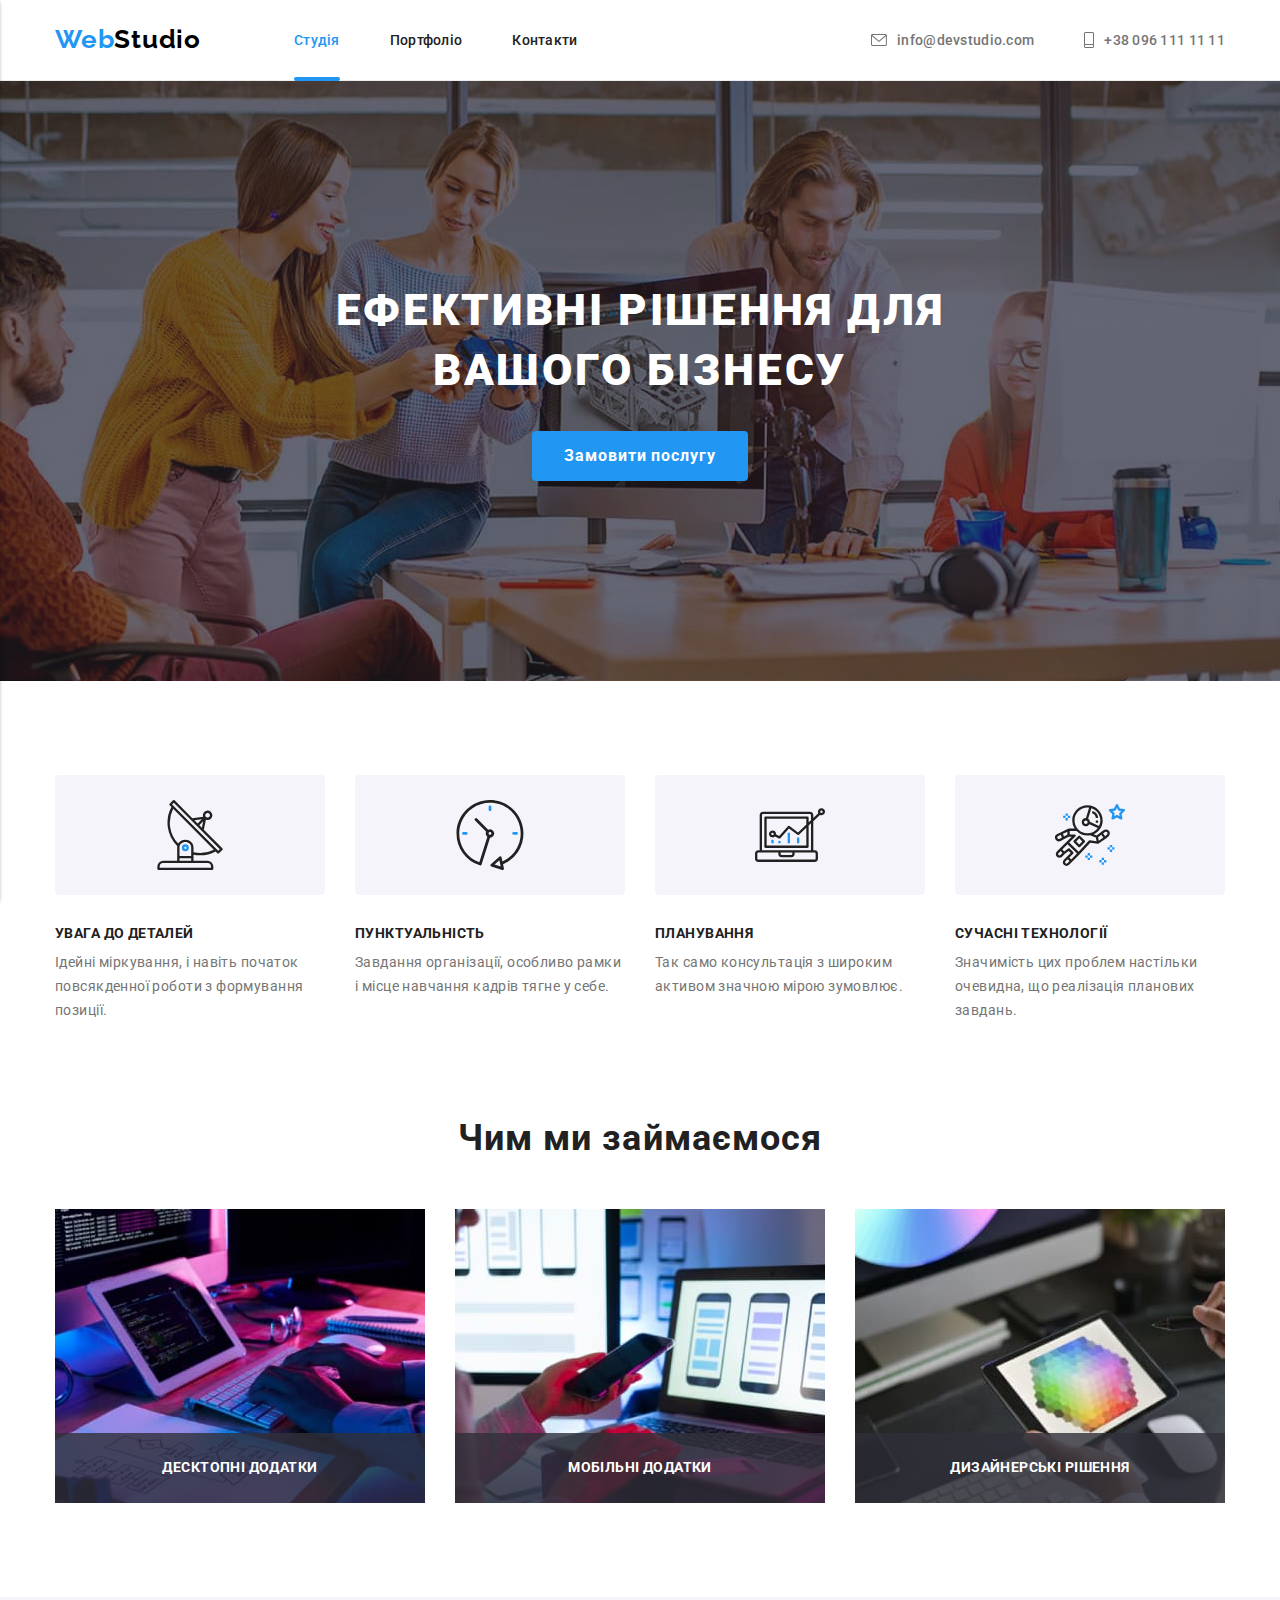
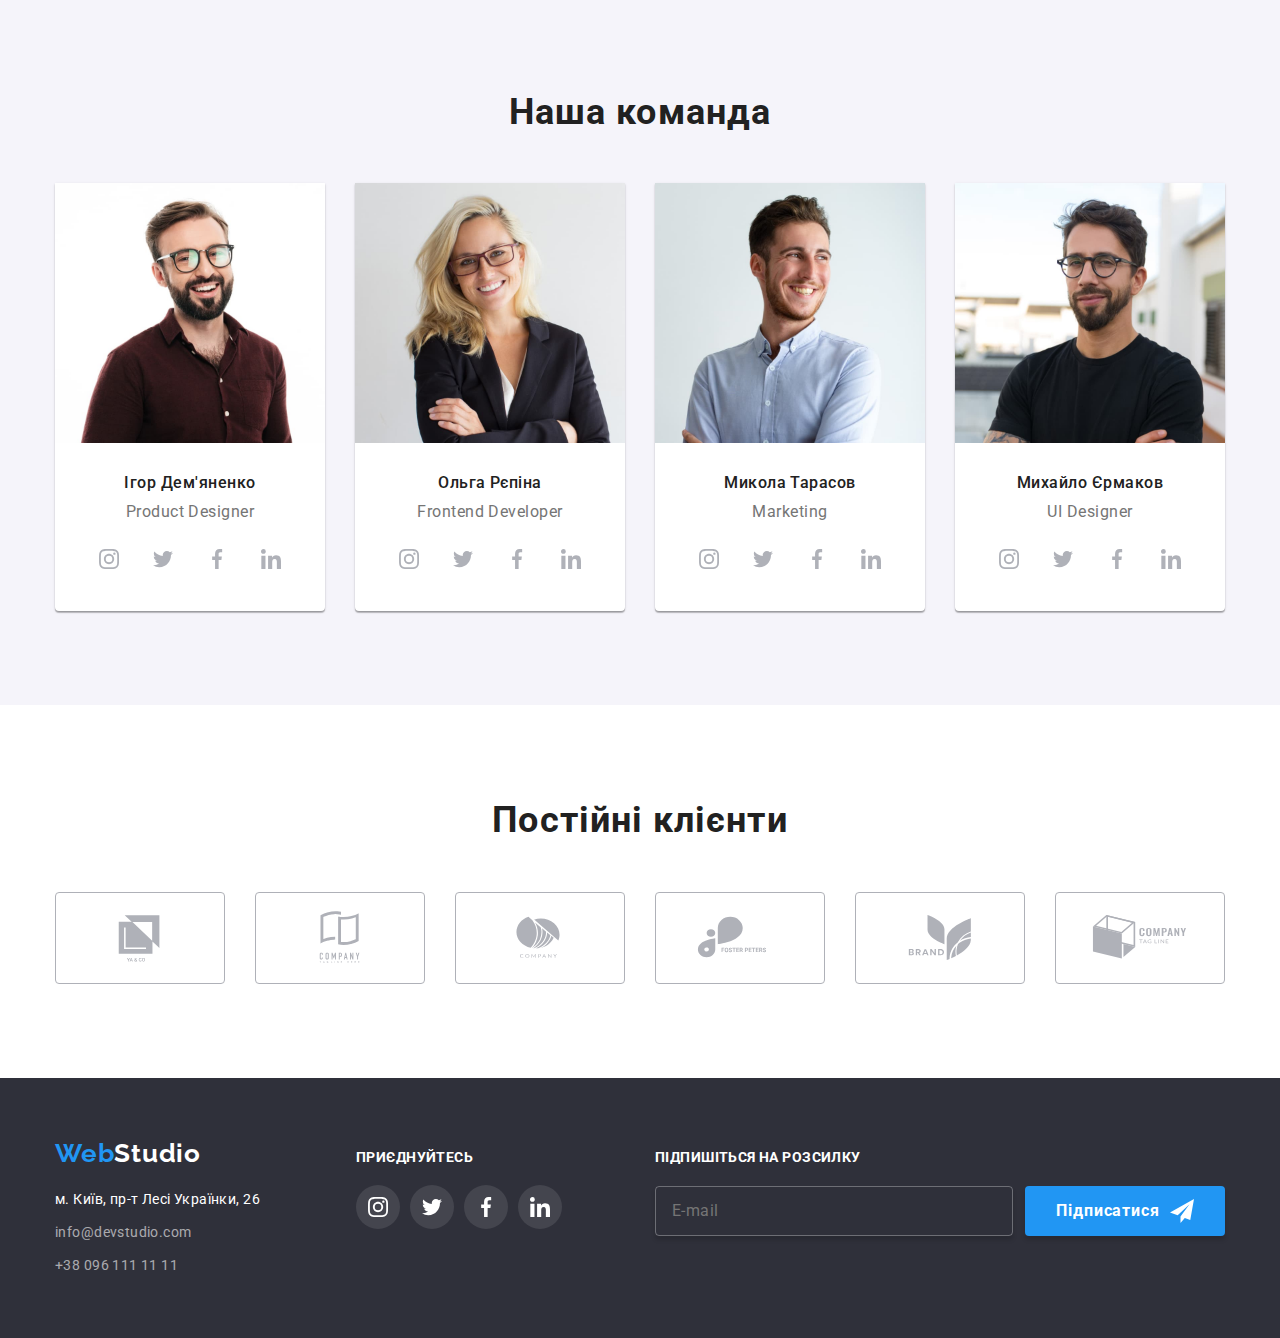
==== commit 7aa0c695: "portfolio" ====
--- a/index.html
+++ b/index.html
@@ -551,12 +551,14 @@
               </svg>
             </div>
             <label for="user-comment" class="callback-form__label">Коментар</label>
-            <textarea
-              name="user-comment"
-              id="user-comment"
-              class="callback-form__comment"
-              placeholder="Введіть текст"
-            ></textarea>
+            <div class="callback-form__wrapper callback-form__wrapper--nomargin">
+              <textarea
+                name="user-comment"
+                id="user-comment"
+                class="callback-form__comment"
+                placeholder="Введіть текст"
+              ></textarea>
+            </div>
             <div class="terms">
               <label for="contract-terms" class="terms__label">
                 <input
@@ -568,9 +570,11 @@
                 <svg class="terms__icon">
                   <use href="./images/icons.svg#icon-check"></use>
                 </svg>
-                Погоджуюся з розсилкою та приймаю
-                <a href="#" class="terms__link">Умови договору</a></label
-              >
+                <span
+                  >Погоджуюся з розсилкою та приймаю&nbsp
+                  <a href="#" class="terms__link">Умови договору</a></span
+                >
+              </label>
             </div>
             <button type="submit" class="callback-form__button button">Відправити</button>
           </form>
--- a/css/main.min.css
+++ b/css/main.min.css
@@ -1 +1 @@
-/*! modern-normalize v1.1.0 | MIT License | https://github.com/sindresorhus/modern-normalize */*,::after,::before{box-sizing:border-box}html{-moz-tab-size:4;-o-tab-size:4;tab-size:4}html{line-height:1.15;-webkit-text-size-adjust:100%}body{margin:0}body{font-family:system-ui,-apple-system,"Segoe UI",Roboto,Helvetica,Arial,sans-serif,"Apple Color Emoji","Segoe UI Emoji"}hr{height:0;color:inherit}abbr[title]{-webkit-text-decoration:underline dotted;text-decoration:underline dotted}b,strong{font-weight:bolder}code,kbd,pre,samp{font-family:ui-monospace,SFMono-Regular,Consolas,"Liberation Mono",Menlo,monospace;font-size:1em}small{font-size:80%}sub,sup{font-size:75%;line-height:0;position:relative;vertical-align:baseline}sub{bottom:-0.25em}sup{top:-0.5em}table{text-indent:0;border-color:inherit}button,input,optgroup,select,textarea{font-family:inherit;font-size:100%;line-height:1.15;margin:0}button,select{text-transform:none}[type=button],[type=reset],[type=submit],button{-webkit-appearance:button}::-moz-focus-inner{border-style:none;padding:0}:-moz-focusring{outline:1px dotted ButtonText}:-moz-ui-invalid{box-shadow:none}legend{padding:0}progress{vertical-align:baseline}::-webkit-inner-spin-button,::-webkit-outer-spin-button{height:auto}[type=search]{-webkit-appearance:textfield;outline-offset:-2px}::-webkit-search-decoration{-webkit-appearance:none}::-webkit-file-upload-button{-webkit-appearance:button;font:inherit}summary{display:list-item}body{background-color:#fff;color:#212121;font-family:roboto,sans-serif}main{overflow-x:hidden}h1,h2,h3,h4,h5,h6,p,ul,ol{margin:0;padding:0}ul,ol{list-style:none}a{text-decoration:none}button{cursor:pointer}.visually-hidden{position:absolute;white-space:nowrap;width:1px;height:1px;overflow:hidden;border:0;padding:0;clip:rect(0 0 0 0);-webkit-clip-path:inset(50%);clip-path:inset(50%);margin:-1px}img{display:block;max-width:100%;height:auto}.container{margin-left:auto;margin-right:auto;padding-left:15px;padding-right:15px}@media screen and (min-width: 480px){.container{width:480px}}@media screen and (min-width: 768px){.container{width:768px}}@media screen and (min-width: 1200px){.container{width:1200px}}.section{padding-top:60px;padding-bottom:60px;text-align:center}@media screen and (min-width: 1200px){.section{padding-top:94px;padding-bottom:94px}}.section__title{font-weight:700;font-size:28px;line-height:1.17;letter-spacing:.03em;margin-bottom:30px}@media screen and (min-width: 1200px){.section__title{margin-bottom:50px;font-size:36px}}.section--nopaddingtop{padding-top:0}@media screen and (max-width: 1199px){.section--nopaddingtop{display:none}}.section--otherbackground{background-color:#f5f4fa}.button{font-weight:700;line-height:1.87;letter-spacing:.06em;background-color:#2196f3;color:#fff;border-radius:4px}.logo{font-family:Raleway;font-weight:700;font-size:24px;line-height:1.17;letter-spacing:.03em}@media screen and (min-width: 1200px){.logo{font-size:26px}}.logo__accent{color:#2196f3}.socials-box{text-align:center}@media screen and (min-width: 1200px){.socials-box{margin-left:70px;text-align:left}}.socials-box__subtitle{color:#fff;font-weight:700;font-size:14px;line-height:1.17;letter-spacing:.03em;text-transform:uppercase}@media screen and (min-width: 768px)and (max-width: 1199px){.socials-box__subtitle{padding-top:5px}}.socials{display:flex;gap:10px}.socials__item{width:44px;height:44px}.socials__link{display:flex;align-items:center;justify-content:center;width:100%;height:100%;border-radius:50%;fill:#afb1b8;transition:background-color 250ms cubic-bezier(0.4, 0, 0.2, 1),fill 250ms cubic-bezier(0.4, 0, 0.2, 1)}.socials__link:hover,.socials__link:focus{background-color:#2196f3;fill:#fff}.socials__link--white{fill:#fff;background-color:rgba(255,255,255,.1);transition:background-color 250ms cubic-bezier(0.4, 0, 0.2, 1)}.socials__icon{width:20px;height:20px}.header{border-bottom:1px solid #ececec}.header__container{display:flex}@media screen and (max-width: 767px){.header__container{padding-top:16px;padding-bottom:16px;padding-right:23px;align-items:center;justify-content:space-between}}@media screen and (min-width: 768px){.header__container{align-items:center}}.header__logo{color:#000}@media screen and (min-width: 768px){.header__logo{margin-right:88px}}@media screen and (min-width: 1200px){.header__logo{padding-top:24px;padding-bottom:25px;margin-right:93px}}.site-nav{display:none}@media screen and (min-width: 768px){.site-nav{display:flex;gap:50px}}.site-nav__link{display:inline-flex;position:relative;padding-top:32px;padding-bottom:32px;color:#212121;font-weight:500;font-size:14px;line-height:1.17;letter-spacing:.02em;transition:color 250ms cubic-bezier(0.4, 0, 0.2, 1)}.site-nav__link:hover,.site-nav__link:focus{color:#2196f3}.site-nav__link--current{color:#2196f3}.site-nav__link--current::after{position:absolute;bottom:-1px;left:0;content:"";background-color:#2196f3;height:4px;width:100%;border-radius:2px}@media screen and (max-width: 767px){.header__nav{height:40px}}.header__burger-menu{display:inline-flex;margin:0;padding:0;border:none;background-color:rgba(0,0,0,0);fill:#212121}.header__burger-menu:hover,.header__burger-menu:focus{fill:#2196f3}@media screen and (min-width: 768px){.header__burger-menu{display:none}}.mobile-menu{transform:translateX(-100%);position:fixed;top:0;left:0;width:100%;height:100%;background-color:#fff;overflow-y:scroll;box-shadow:0px 1px 3px rgba(0,0,0,.16),0px 2px 4px rgba(0,0,0,.08),0px 4px 8px rgba(0,0,0,.04);transition:transform 250ms cubic-bezier(0.4, 0, 0.2, 1)}.mobile-menu.is-open{transform:translateX(0)}.mobile-menu__container{position:relative;padding:48px 40px}.mobile-menu__close-button{position:absolute;top:10px;right:15px;margin:0;padding:0;border:none;background-color:rgba(0,0,0,0);fill:#212121}.mobile-menu__close-button:hover,.mobile-menu__close-button:focus{fill:#2196f3}.mobile-menu__link{color:#212121;font-size:40px;font-weight:500;line-height:1.17;letter-spacing:.02em}.mobile-menu__link--current{color:#2196f3}.mobile-menu__link:hover,.mobile-menu__link:focus{color:#2196f3}.mobile-menu__item{margin-bottom:32px}.mobile-menu__nav{margin-bottom:302px}.mobile-menu__phone{color:#2196f3;font-size:34px;font-weight:500;line-height:1.17;letter-spacing:.02em}.mobile-menu__phone:hover,.mobile-menu__phone:focus{fill:#757575}.mobile-menu__email{color:#757575;font-size:24px;font-weight:500;line-height:1.17;letter-spacing:.02em}.mobile-menu__email:hover,.mobile-menu__email:focus{fill:#2196f3}.mobile-menu__contacts{margin-bottom:64px}.mobile-menu__socials{display:flex;align-items:center;flex-wrap:wrap;gap:21px}.mobile-menu__social-link{color:#2196f3;font-size:18px;font-weight:500;line-height:1.22;letter-spacing:.02em}.mobile-menu__social-link:hover,.mobile-menu__social-link:focus{fill:#757575}.mobile-menu__social-item{position:relative}.mobile-menu__social-item::after{content:"";display:inline-block;position:absolute;right:-10px;top:50%;transform:translateY(-50%);background-color:rgba(33,33,33,.2);width:1px;height:22px}.mobile-menu__social-item:last-child::after{display:none}.contacts{display:none}@media screen and (min-width: 768px)and (max-width: 1200px){.contacts{display:flex;margin-left:auto;flex-direction:column;align-items:flex-start;justify-content:center;gap:10px}}@media screen and (min-width: 1200px){.contacts{display:flex;margin-left:auto}}.contacts__icon{fill:currentColor}@media screen and (min-width: 768px){.contacts__icon{margin-right:8px}}@media screen and (min-width: 1200px){.contacts__icon{margin-right:10px}}.contacts__icon--envelope{width:14px;height:10px}@media screen and (min-width: 1200px){.contacts__icon--envelope{width:16px;height:12px}}.contacts__icon--mobile{width:10px;height:14px}@media screen and (min-width: 1200px){.contacts__icon--mobile{width:10px;height:16px}}.contacts__item{margin-right:50px}@media screen and (min-width: 767px)and (max-width: 1199px){.contacts__item{margin-right:0}}.contacts__item:last-child{margin-right:0}.contacts__link{display:flex;align-items:center;justify-content:center;color:#757575;font-size:12px;font-weight:500;line-height:1.17;letter-spacing:.02em;transition:color 250ms cubic-bezier(0.4, 0, 0.2, 1)}@media screen and (min-width: 1200px){.contacts__link{padding-top:32px;padding-bottom:32px;font-size:14px}}.contacts__link:hover,.contacts__link:focus{color:#2196f3}.hero{background-image:linear-gradient(rgba(47, 48, 58, 0.4), rgba(47, 48, 58, 0.4)),url(../images/hero-bgd-mob.jpeg);background-repeat:no-repeat;background-position:center;background-size:cover;text-align:center;min-height:400px;max-width:1600px;margin-left:auto;margin-right:auto;padding:118px 0px}@media screen and (min-width: 768px){.hero{background-image:linear-gradient(rgba(47, 48, 58, 0.4), rgba(47, 48, 58, 0.4)),url(../images/hero-bgd-tab.jpeg)}}@media screen and (min-width: 1200px){.hero{padding:200px 0px;background-image:linear-gradient(rgba(47, 48, 58, 0.4), rgba(47, 48, 58, 0.4)),url(../images/hero-bgd.jpeg)}}.hero__title{max-width:360px;margin-left:auto;margin-right:auto;font-size:26px;text-transform:uppercase;font-weight:900;line-height:1.62;letter-spacing:.06em;color:#fff}@media screen and (min-width: 1200px){.hero__title{font-size:44px;line-height:1.36;max-width:696px}}.hero__button{margin-top:30px;padding:10px 24px;border:0;transition:background-color 250ms cubic-bezier(0.4, 0, 0.2, 1),text-shadow 250ms cubic-bezier(0.4, 0, 0.2, 1)}@media screen and (min-width: 1200px){.hero__button{padding:10px 32px}}.hero__button:hover,.hero__button:focus{background-color:#188ce8;box-shadow:0px,4px,4px,rgba(0,0,0,.15)}.features{display:flex;gap:30px;flex-wrap:wrap}@media screen and (min-width: 1200px){.features{flex-wrap:nowrap}}.features__item{width:100%}@media screen and (min-width: 768px){.features__item{width:calc((100% - 30px)/2)}}@media screen and (min-width: 1200px){.features__item{width:calc((100% - 90px)/4)}}.features__container{display:flex;align-items:center;justify-content:center;background-color:#f5f4fa;border-radius:4px;height:120px}.features__icon{width:70px;height:70px}.features__title{text-align:center;margin-top:30px;color:#212121;text-transform:uppercase;font-weight:700;font-size:14px;line-height:1.17;letter-spacing:.03em}@media screen and (min-width: 768px){.features__title{text-align:left}}.features__description{text-align:left;margin-top:10px;color:#757575;font-size:14px;line-height:1.71;letter-spacing:.03em}@media screen and (min-width: 1200px){.works{display:flex}}.works__item{position:relative;margin-right:30px}.works__item:last-child{margin-right:0}.works__box{display:flex;align-items:center;justify-content:center;position:absolute;bottom:0;background-color:rgba(47,48,58,.8);height:70px;width:100%}.works__title{color:#fff;text-transform:uppercase;font-size:14px;font-weight:700;line-height:1.14;letter-spacing:.03em}.team{display:flex;gap:30px;flex-wrap:wrap}@media screen and (min-width: 1200px){.team{flex-wrap:nowrap}}.team__item{width:100%;background-color:#fff;border-bottom-right-radius:4px;border-bottom-left-radius:4px;box-shadow:0px 2px 1px rgba(0,0,0,.2),0px 1px 1px rgba(0,0,0,.14),0px 1px 3px rgba(0,0,0,.12)}@media screen and (min-width: 768px){.team__item{width:calc((100% - 30px)/2)}}@media screen and (min-width: 1200px){.team__item{width:calc((100% - 90px)/4)}}.team__container{padding-top:30px;padding-bottom:24px}@media screen and (min-width: 1200px){.team__container{padding-bottom:30px}}.team__title{color:#212121;font-weight:500;font-size:16px;line-height:1.19;letter-spacing:.03em}.team__description{margin-top:10px;color:#757575;font-size:16px;line-height:1.19;letter-spacing:.03em}.team__socials{justify-content:center;margin-top:16px}.clients{display:flex;flex-wrap:wrap;gap:30px}@media screen and (min-width: 1200px){.clients{display:flex;align-items:center;justify-content:center}}.clients__item{height:92px;width:calc((100% - 30px)/2)}@media screen and (min-width: 768px){.clients__item{width:calc((100% - 60px)/3)}}@media screen and (min-width: 1200px){.clients__item{width:calc((100% - 150px)/6)}}.clients__link{display:flex;align-items:center;justify-content:center;width:100%;height:100%;fill:#afb1b8;border:1px solid #afb1b8;border-radius:4px;transition:border-color 250ms cubic-bezier(0.4, 0, 0.2, 1),fill 250ms cubic-bezier(0.4, 0, 0.2, 1)}.clients__link:hover,.clients__link:focus{fill:#2196f3;border-color:#2196f3}.clients__icon{width:106px;height:60px}.backdrop{position:fixed;top:0;left:0;width:100%;height:100%;background-color:rgba(0,0,0,.2);z-index:1;opacity:1;transition:opacity 250ms cubic-bezier(0.4, 0, 0.2, 1),visibility 250ms cubic-bezier(0.4, 0, 0.2, 1);padding-left:15px;padding-right:15px;padding-top:93px}@media screen and (min-width: 767px){.backdrop{padding:0}}.is-hidden{opacity:0;visibility:hidden;pointer-events:none}.modal{padding:40px;background-color:#fff;box-shadow:0px 2px 1px rgba(0,0,0,.2),0px 1px 1px rgba(0,0,0,.14),0px 1px 3px rgba(0,0,0,.12);border-radius:4px;transform:scale(1);transition:transform 250ms cubic-bezier(0.4, 0, 0.2, 1)}@media screen and (min-width: 480px){.modal{position:absolute;left:50%;top:50%;transform:translate(-50%, -50%);width:450px;height:609px}}@media screen and (min-width: 768px){.modal{position:absolute;left:50%;top:50%;transform:translate(-50%, -50%);width:450px;height:609px}}@media screen and (min-width: 1200px){.modal{position:absolute;left:50%;top:50%;transform:translate(-50%, -50%);width:528px;height:581px}}.backdrop.is-hidden .modal{transform:scale(1.2)}@media screen and (min-width: 480px){.backdrop.is-hidden .modal{transform:translate(-50%, -50%)}}.modal__button{display:flex;align-items:center;justify-content:center;position:absolute;right:8px;top:8px;width:30px;height:30px;border:1px solid rgba(0,0,0,.1);border-radius:50%;background-color:#fff}.callback-box{margin-left:auto;margin-right:auto}.callback-box__caption{color:#212121;font-size:20px;font-weight:700;line-height:1.15;letter-spacing:.03em;text-align:center}.callback-form{display:flex;flex-direction:column;margin-top:12px}.callback-form__label{margin-bottom:4px;color:#757575;font-size:12px;line-height:1.17;letter-spacing:.01em}.callback-form__wrapper{display:flex;position:relative;margin-bottom:10px}.callback-form__input{flex-grow:1;max-width:370px;height:40px;padding:14px 15px 14px 36px;border:1px solid rgba(33,33,33,.2);border-radius:4px;outline:0;fill:#212121;font-size:12px;transition:border-color 250ms cubic-bezier(0.4, 0, 0.2, 1)}@media screen and (min-width: 480px){.callback-form__input{width:370px}}@media screen and (min-width: 1200px){.callback-form__input{width:448px}}.callback-form__input:focus{border-color:#2196f3}.callback-form__icon{position:absolute;left:12px;top:50%;transform:translateY(-50%);width:18px;height:18px;transition:fill 250ms cubic-bezier(0.4, 0, 0.2, 1)}.callback-form__input:focus+.callback-form__icon{fill:#2196f3}.callback-form__comment{display:block;max-width:370px;height:120px;padding:12px 16px;border:1px solid rgba(33,33,33,.2);border-radius:4px;outline:0;resize:none;font-size:12px;transition:border-color 250ms cubic-bezier(0.4, 0, 0.2, 1)}@media screen and (min-width: 480px){.callback-form__comment{width:370px}}@media screen and (min-width: 1200px){.callback-form__comment{width:448px}}.callback-form__comment::-moz-placeholder{font-size:12px;line-height:1.16;letter-spacing:.01em;color:rgba(117,117,117,.5)}.callback-form__comment:-ms-input-placeholder{font-size:12px;line-height:1.16;letter-spacing:.01em;color:rgba(117,117,117,.5)}.callback-form__comment::placeholder{font-size:12px;line-height:1.16;letter-spacing:.01em;color:rgba(117,117,117,.5)}.callback-form__comment:focus{border-color:#2196f3}.terms{margin-top:20px}.terms__label{display:flex;align-items:center;justify-content:center;gap:8px;font-size:14px;line-height:1.71;letter-spacing:.03em;color:#757575}.terms__link{color:#2196f3;text-decoration:underline}.terms__icon{width:16px;height:15px;border:2px solid #212121;border-radius:2px}.terms__checkbox:checked+.terms__icon{background-color:#2196f3;border:0px}.terms__checkbox:focus+.terms__icon{border-color:#2196f3}.callback-form__button{width:200px;height:50px;margin-left:auto;margin-right:auto;margin-top:30px;border:0;text-align:center;box-shadow:0px 4px 4px rgba(0,0,0,.15);transition:background-color 250ms cubic-bezier(0.4, 0, 0.2, 1)}.callback-form__button:hover,.callback-form__button:focus{background-color:#188ce8}.filter{display:flex;align-items:center;justify-content:center}.filter__item{margin-right:8px}.filter__item:last-child{margin-right:0}.filter__button{padding:6px 22px;color:#212121;background-color:#f5f4fa;font-weight:500;font-size:16px;line-height:1.63;letter-spacing:.03em;border-radius:4px;border:0;transition:background-color 250ms cubic-bezier(0.4, 0, 0.2, 1),color 250ms cubic-bezier(0.4, 0, 0.2, 1),box-shadow 250ms cubic-bezier(0.4, 0, 0.2, 1)}.filter__button:first-child{padding:6px 25px}.filter__button:hover,.filter__button:focus{background-color:#2196f3;color:#fff;box-shadow:0px 2px 2px rgba(0,0,0,.12),0px 1px 2px rgba(0,0,0,.08),0px 3px 1px rgba(0,0,0,.1)}.portfolio__cards{display:flex;flex-wrap:wrap;margin-top:50px;margin-left:-30px;margin-bottom:-30px}.card{flex-basis:calc(33.3333333333% - 30px);margin-left:30px;margin-bottom:30px;background-color:#fff}.card__link{transition:box-shadow 250ms cubic-bezier(0.4, 0, 0.2, 1)}.card__link:hover,.card__link:focus{display:block;box-shadow:1px 4px 6px rgba(0,0,0,.16),0px 4px 4px rgba(0,0,0,.06),0px 1px 1px rgba(0,0,0,.12)}.card__wrapper{position:relative;overflow:hidden}.card__popup{display:flex;align-items:center;justify-content:center;position:absolute;bottom:-100%;width:100%;height:100%;padding-left:24px;padding-right:24px;background-color:rgba(33,150,243,.9);color:#fff;font-size:18px;line-height:1.56;letter-spacing:.03em;transition:transform 250ms cubic-bezier(0.4, 0, 0.2, 1)}.card__link:hover .card__popup,.card__link:focus .card__popup{transform:translateY(-100%)}.card__thumb{padding:20px 24px;border-left:solid 1px #eee;border-right:solid 1px #eee;border-bottom:solid 1px #eee}.card__subtitle{color:#212121;font-weight:700;font-size:18px;line-height:2;letter-spacing:.06em}.card__description{margin-top:4px;color:#757575;line-height:1.88;letter-spacing:.03em}.footer{padding-top:60px;padding-bottom:60px;background-color:#2f303a}.footer__container{display:flex;flex-direction:column;align-items:center;gap:60px}@media screen and (min-width: 768px)and (max-width: 1199px){.footer__container{padding-left:76px;padding-right:89px;flex-direction:row;flex-wrap:wrap;justify-content:space-between;align-items:flex-start}}@media screen and (min-width: 1200px){.footer__container{flex-direction:row;align-items:baseline;gap:0px}}.footer__box{text-align:center}@media screen and (min-width: 768px)and (max-width: 1199px){.footer__box{width:262px}}@media screen and (min-width: 1200px){.footer__box{text-align:left;flex-grow:1}}.footer__logo{color:#fff}.footer__socials{margin-top:20px}address{margin-top:20px;font-style:normal}.address__item{margin-bottom:8px;font-size:14px;line-height:1.71;letter-spacing:.03em;transition:color 250ms cubic-bezier(0.4, 0, 0.2, 1)}@media screen and (min-width: 1200px){.address__item{margin-top:9px}}.address__map{color:#fff}.address__map:focus,.address__map:hover{color:#2196f3}.address__email,.address__phone{color:rgba(255,255,255,.6)}.address__email:hover,.address__email:focus,.address__phone:hover,.address__phone:focus{color:#2196f3}.subscribe-box{text-align:center}@media screen and (min-width: 1200px){.subscribe-box{margin-left:93px;text-align:left}}.subscribe__label{color:#fff;font-weight:700;font-size:14px;line-height:1.17;letter-spacing:.03em;text-transform:uppercase}.subscribe__wrapper{margin-top:20px;display:flex;flex-wrap:wrap;justify-content:center;gap:20px}@media screen and (min-width: 1200px){.subscribe__wrapper{gap:12px;height:50px}}.subscribe__input{display:inline-block;padding:15px 16px;height:100%;width:100%;background-color:rgba(0,0,0,0);border-radius:4px;border:1px solid rgba(255,255,255,.3);line-height:1.25;letter-spacing:.03em;color:rgba(255,255,255,.6);box-shadow:0px 4px 4px rgba(0,0,0,.15);outline:0}@media screen and (min-width: 768px){.subscribe__input{width:450px}}@media screen and (min-width: 1200px){.subscribe__input{width:358px}}.subscribe__button{display:flex;align-items:center;justify-content:center;gap:10px;padding:10px 31px;max-width:200px;height:100%;fill:#fff;border:0;box-shadow:0px 4px 4px rgba(0,0,0,.15)}@media screen and (min-width: 1200px){.subscribe__button{padding:10px 28px;width:200px}}.subscribe__button:hover,.subscribe__button:focus{background-color:#188ce8}.subscribe__icon{width:24px;height:24px}/*# sourceMappingURL=main.min.css.map */+/*! modern-normalize v1.1.0 | MIT License | https://github.com/sindresorhus/modern-normalize */*,::after,::before{box-sizing:border-box}html{-moz-tab-size:4;-o-tab-size:4;tab-size:4}html{line-height:1.15;-webkit-text-size-adjust:100%}body{margin:0}body{font-family:system-ui,-apple-system,"Segoe UI",Roboto,Helvetica,Arial,sans-serif,"Apple Color Emoji","Segoe UI Emoji"}hr{height:0;color:inherit}abbr[title]{-webkit-text-decoration:underline dotted;text-decoration:underline dotted}b,strong{font-weight:bolder}code,kbd,pre,samp{font-family:ui-monospace,SFMono-Regular,Consolas,"Liberation Mono",Menlo,monospace;font-size:1em}small{font-size:80%}sub,sup{font-size:75%;line-height:0;position:relative;vertical-align:baseline}sub{bottom:-0.25em}sup{top:-0.5em}table{text-indent:0;border-color:inherit}button,input,optgroup,select,textarea{font-family:inherit;font-size:100%;line-height:1.15;margin:0}button,select{text-transform:none}[type=button],[type=reset],[type=submit],button{-webkit-appearance:button}::-moz-focus-inner{border-style:none;padding:0}:-moz-focusring{outline:1px dotted ButtonText}:-moz-ui-invalid{box-shadow:none}legend{padding:0}progress{vertical-align:baseline}::-webkit-inner-spin-button,::-webkit-outer-spin-button{height:auto}[type=search]{-webkit-appearance:textfield;outline-offset:-2px}::-webkit-search-decoration{-webkit-appearance:none}::-webkit-file-upload-button{-webkit-appearance:button;font:inherit}summary{display:list-item}body{background-color:#fff;color:#212121;font-family:roboto,sans-serif}main{overflow-x:hidden}h1,h2,h3,h4,h5,h6,p,ul,ol{margin:0;padding:0}ul,ol{list-style:none}a{text-decoration:none}button{cursor:pointer}.visually-hidden{position:absolute;white-space:nowrap;width:1px;height:1px;overflow:hidden;border:0;padding:0;clip:rect(0 0 0 0);-webkit-clip-path:inset(50%);clip-path:inset(50%);margin:-1px}img{display:block;max-width:100%;height:auto}.container{margin-left:auto;margin-right:auto;padding-left:15px;padding-right:15px}@media screen and (min-width: 480px){.container{width:480px}}@media screen and (min-width: 768px){.container{width:768px}}@media screen and (min-width: 1200px){.container{width:1200px}}.section{padding-top:60px;padding-bottom:60px;text-align:center}@media screen and (min-width: 1200px){.section{padding-top:94px;padding-bottom:94px}}.section__title{font-weight:700;font-size:28px;line-height:1.17;letter-spacing:.03em;margin-bottom:30px}@media screen and (min-width: 1200px){.section__title{margin-bottom:50px;font-size:36px}}.section--nopaddingtop{padding-top:0}@media screen and (max-width: 1199px){.section--nopaddingtop{display:none}}.section--otherbackground{background-color:#f5f4fa}.button{font-weight:700;line-height:1.87;letter-spacing:.06em;background-color:#2196f3;color:#fff;border-radius:4px}.logo{font-family:Raleway;font-weight:700;font-size:24px;line-height:1.17;letter-spacing:.03em}@media screen and (min-width: 1200px){.logo{font-size:26px}}.logo__accent{color:#2196f3}.socials-box{text-align:center}@media screen and (min-width: 1200px){.socials-box{margin-left:70px;text-align:left}}.socials-box__subtitle{color:#fff;font-weight:700;font-size:14px;line-height:1.17;letter-spacing:.03em;text-transform:uppercase}@media screen and (min-width: 768px)and (max-width: 1199px){.socials-box__subtitle{padding-top:5px}}.socials{display:flex;gap:10px}.socials__item{width:44px;height:44px}.socials__link{display:flex;align-items:center;justify-content:center;width:100%;height:100%;border-radius:50%;fill:#afb1b8;transition:background-color 250ms cubic-bezier(0.4, 0, 0.2, 1),fill 250ms cubic-bezier(0.4, 0, 0.2, 1)}.socials__link:hover,.socials__link:focus{background-color:#2196f3;fill:#fff}.socials__link--white{fill:#fff;background-color:rgba(255,255,255,.1);transition:background-color 250ms cubic-bezier(0.4, 0, 0.2, 1)}.socials__icon{width:20px;height:20px}.header{border-bottom:1px solid #ececec}.header__container{display:flex}@media screen and (max-width: 767px){.header__container{padding-top:16px;padding-bottom:16px;padding-right:23px;align-items:center;justify-content:space-between}}@media screen and (min-width: 768px){.header__container{align-items:center}}.header__logo{color:#000}@media screen and (min-width: 768px){.header__logo{margin-right:88px}}@media screen and (min-width: 1200px){.header__logo{padding-top:24px;padding-bottom:25px;margin-right:93px}}.site-nav{display:none}@media screen and (min-width: 768px){.site-nav{display:flex;gap:50px}}.site-nav__link{display:inline-flex;position:relative;padding-top:32px;padding-bottom:32px;color:#212121;font-weight:500;font-size:14px;line-height:1.17;letter-spacing:.02em;transition:color 250ms cubic-bezier(0.4, 0, 0.2, 1)}.site-nav__link:hover,.site-nav__link:focus{color:#2196f3}.site-nav__link--current{color:#2196f3}.site-nav__link--current::after{position:absolute;bottom:-1px;left:0;content:"";background-color:#2196f3;height:4px;width:100%;border-radius:2px}@media screen and (max-width: 767px){.header__nav{height:40px}}.header__burger-menu{display:inline-flex;margin:0;padding:0;border:none;background-color:rgba(0,0,0,0);fill:#212121}.header__burger-menu:hover,.header__burger-menu:focus{fill:#2196f3}@media screen and (min-width: 768px){.header__burger-menu{display:none}}.mobile-menu{transform:translateX(-100%);position:fixed;top:0;left:0;width:100%;height:100%;background-color:#fff;overflow-y:scroll;box-shadow:0px 1px 3px rgba(0,0,0,.16),0px 2px 4px rgba(0,0,0,.08),0px 4px 8px rgba(0,0,0,.04);transition:transform 250ms cubic-bezier(0.4, 0, 0.2, 1)}.mobile-menu.is-open{transform:translateX(0)}.mobile-menu__container{position:relative;padding:48px 40px}.mobile-menu__close-button{position:absolute;top:10px;right:15px;margin:0;padding:0;border:none;background-color:rgba(0,0,0,0);fill:#212121}.mobile-menu__close-button:hover,.mobile-menu__close-button:focus{fill:#2196f3}.mobile-menu__link{color:#212121;font-size:40px;font-weight:500;line-height:1.17;letter-spacing:.02em}.mobile-menu__link--current{color:#2196f3}.mobile-menu__link:hover,.mobile-menu__link:focus{color:#2196f3}.mobile-menu__item{margin-bottom:32px}.mobile-menu__nav{margin-bottom:302px}.mobile-menu__phone{color:#2196f3;font-size:34px;font-weight:500;line-height:1.17;letter-spacing:.02em}.mobile-menu__phone:hover,.mobile-menu__phone:focus{fill:#757575}.mobile-menu__email{color:#757575;font-size:24px;font-weight:500;line-height:1.17;letter-spacing:.02em}.mobile-menu__email:hover,.mobile-menu__email:focus{fill:#2196f3}.mobile-menu__contacts{margin-bottom:64px}.mobile-menu__socials{display:flex;align-items:center;flex-wrap:wrap;gap:21px}.mobile-menu__social-link{color:#2196f3;font-size:18px;font-weight:500;line-height:1.22;letter-spacing:.02em}.mobile-menu__social-link:hover,.mobile-menu__social-link:focus{fill:#757575}.mobile-menu__social-item{position:relative}.mobile-menu__social-item::after{content:"";display:inline-block;position:absolute;right:-10px;top:50%;transform:translateY(-50%);background-color:rgba(33,33,33,.2);width:1px;height:22px}.mobile-menu__social-item:last-child::after{display:none}.contacts{display:none}@media screen and (min-width: 768px)and (max-width: 1199px){.contacts{display:flex;margin-left:auto;flex-direction:column;align-items:flex-start;justify-content:center;gap:10px}}@media screen and (min-width: 1200px){.contacts{display:flex;margin-left:auto}}.contacts__icon{fill:currentColor}@media screen and (min-width: 768px){.contacts__icon{margin-right:8px}}@media screen and (min-width: 1200px){.contacts__icon{margin-right:10px}}.contacts__icon--envelope{width:14px;height:10px}@media screen and (min-width: 1200px){.contacts__icon--envelope{width:16px;height:12px}}.contacts__icon--mobile{width:10px;height:14px}@media screen and (min-width: 1200px){.contacts__icon--mobile{width:10px;height:16px}}.contacts__item{margin-right:50px}@media screen and (min-width: 767px)and (max-width: 1199px){.contacts__item{margin-right:0}}.contacts__item:last-child{margin-right:0}.contacts__link{display:flex;align-items:center;justify-content:center;color:#757575;font-size:12px;font-weight:500;line-height:1.17;letter-spacing:.02em;transition:color 250ms cubic-bezier(0.4, 0, 0.2, 1)}@media screen and (min-width: 1200px){.contacts__link{padding-top:32px;padding-bottom:32px;font-size:14px}}.contacts__link:hover,.contacts__link:focus{color:#2196f3}.hero{background-image:linear-gradient(rgba(47, 48, 58, 0.4), rgba(47, 48, 58, 0.4)),url(../images/hero-bgd-mob.jpeg);background-repeat:no-repeat;background-position:center;background-size:cover;text-align:center;min-height:400px;max-width:1600px;margin-left:auto;margin-right:auto;padding:118px 0px}@media screen and (min-width: 768px){.hero{background-image:linear-gradient(rgba(47, 48, 58, 0.4), rgba(47, 48, 58, 0.4)),url(../images/hero-bgd-tab.jpeg)}}@media screen and (min-width: 1200px){.hero{padding:200px 0px;background-image:linear-gradient(rgba(47, 48, 58, 0.4), rgba(47, 48, 58, 0.4)),url(../images/hero-bgd.jpeg)}}.hero__title{max-width:360px;margin-left:auto;margin-right:auto;font-size:26px;text-transform:uppercase;font-weight:900;line-height:1.62;letter-spacing:.06em;color:#fff}@media screen and (min-width: 1200px){.hero__title{font-size:44px;line-height:1.36;max-width:696px}}.hero__button{margin-top:30px;padding:10px 24px;border:0;transition:background-color 250ms cubic-bezier(0.4, 0, 0.2, 1),text-shadow 250ms cubic-bezier(0.4, 0, 0.2, 1)}@media screen and (min-width: 1200px){.hero__button{padding:10px 32px}}.hero__button:hover,.hero__button:focus{background-color:#188ce8;box-shadow:0px,4px,4px,rgba(0,0,0,.15)}.features{display:flex;gap:30px;flex-wrap:wrap}@media screen and (min-width: 1200px){.features{flex-wrap:nowrap}}.features__item{width:100%}@media screen and (min-width: 768px){.features__item{width:calc((100% - 30px)/2)}}@media screen and (min-width: 1200px){.features__item{width:calc((100% - 90px)/4)}}.features__container{display:flex;align-items:center;justify-content:center;background-color:#f5f4fa;border-radius:4px;height:120px}.features__icon{width:70px;height:70px}.features__title{text-align:center;margin-top:30px;color:#212121;text-transform:uppercase;font-weight:700;font-size:14px;line-height:1.17;letter-spacing:.03em}@media screen and (min-width: 768px){.features__title{text-align:left}}.features__description{text-align:left;margin-top:10px;color:#757575;font-size:14px;line-height:1.71;letter-spacing:.03em}@media screen and (min-width: 1200px){.works{display:flex}}.works__item{position:relative;margin-right:30px}.works__item:last-child{margin-right:0}.works__box{display:flex;align-items:center;justify-content:center;position:absolute;bottom:0;background-color:rgba(47,48,58,.8);height:70px;width:100%}.works__title{color:#fff;text-transform:uppercase;font-size:14px;font-weight:700;line-height:1.14;letter-spacing:.03em}.team{display:flex;gap:30px;flex-wrap:wrap}@media screen and (min-width: 1200px){.team{flex-wrap:nowrap}}.team__item{width:100%;background-color:#fff;border-bottom-right-radius:4px;border-bottom-left-radius:4px;box-shadow:0px 2px 1px rgba(0,0,0,.2),0px 1px 1px rgba(0,0,0,.14),0px 1px 3px rgba(0,0,0,.12)}@media screen and (min-width: 768px){.team__item{width:calc((100% - 30px)/2)}}@media screen and (min-width: 1200px){.team__item{width:calc((100% - 90px)/4)}}.team__container{padding-top:30px;padding-bottom:24px}@media screen and (min-width: 1200px){.team__container{padding-bottom:30px}}.team__title{color:#212121;font-weight:500;font-size:16px;line-height:1.19;letter-spacing:.03em}.team__description{margin-top:10px;color:#757575;font-size:16px;line-height:1.19;letter-spacing:.03em}.team__socials{justify-content:center;margin-top:16px}.clients{display:flex;flex-wrap:wrap;gap:30px}@media screen and (min-width: 1200px){.clients{display:flex;align-items:center;justify-content:center}}.clients__item{height:92px;width:calc((100% - 30px)/2)}@media screen and (min-width: 768px){.clients__item{width:calc((100% - 60px)/3)}}@media screen and (min-width: 1200px){.clients__item{width:calc((100% - 150px)/6)}}.clients__link{display:flex;align-items:center;justify-content:center;width:100%;height:100%;fill:#afb1b8;border:1px solid #afb1b8;border-radius:4px;transition:border-color 250ms cubic-bezier(0.4, 0, 0.2, 1),fill 250ms cubic-bezier(0.4, 0, 0.2, 1)}.clients__link:hover,.clients__link:focus{fill:#2196f3;border-color:#2196f3}.clients__icon{width:106px;height:60px}.backdrop{position:fixed;top:0;left:0;width:100%;height:100%;background-color:rgba(0,0,0,.2);z-index:1;opacity:1;transition:opacity 250ms cubic-bezier(0.4, 0, 0.2, 1),visibility 250ms cubic-bezier(0.4, 0, 0.2, 1);padding-left:15px;padding-right:15px;padding-top:93px}@media screen and (min-width: 767px){.backdrop{padding:0}}.is-hidden{opacity:0;visibility:hidden;pointer-events:none}.modal{padding:40px;background-color:#fff;box-shadow:0px 2px 1px rgba(0,0,0,.2),0px 1px 1px rgba(0,0,0,.14),0px 1px 3px rgba(0,0,0,.12);border-radius:4px;transform:scale(1);transition:transform 250ms cubic-bezier(0.4, 0, 0.2, 1)}@media screen and (min-width: 480px){.modal{position:absolute;left:50%;top:50%;transform:translate(-50%, -50%);width:450px;height:609px}}@media screen and (min-width: 1200px){.modal{width:528px;height:581px}}.backdrop.is-hidden .modal{transform:scale(1.2)}@media screen and (min-width: 480px){.backdrop.is-hidden .modal{transform:translate(-50%, -50%)}}.modal__button{display:flex;align-items:center;justify-content:center;position:absolute;right:8px;top:8px;width:30px;height:30px;border:1px solid rgba(0,0,0,.1);border-radius:50%;background-color:#fff}.callback-box{margin-left:auto;margin-right:auto}.callback-box__caption{color:#212121;font-size:20px;font-weight:700;line-height:1.15;letter-spacing:.03em;text-align:center}.callback-form{display:flex;flex-direction:column;margin-top:12px}.callback-form__label{margin-bottom:4px;color:#757575;font-size:12px;line-height:1.17;letter-spacing:.01em}.callback-form__wrapper{position:relative;margin-bottom:10px}.callback-form__wrapper--nomargin{margin-bottom:0}.callback-form__input{width:100%;height:40px;padding:14px 15px 14px 36px;border:1px solid rgba(33,33,33,.2);border-radius:4px;outline:0;fill:#212121;font-size:12px;transition:border-color 250ms cubic-bezier(0.4, 0, 0.2, 1)}@media screen and (min-width: 480px){.callback-form__input{width:370px}}@media screen and (min-width: 1200px){.callback-form__input{width:448px}}.callback-form__input:focus{border-color:#2196f3}.callback-form__icon{position:absolute;left:12px;top:50%;transform:translateY(-50%);width:18px;height:18px;transition:fill 250ms cubic-bezier(0.4, 0, 0.2, 1)}.callback-form__input:focus+.callback-form__icon{fill:#2196f3}.callback-form__comment{width:100%;height:120px;padding:12px 16px;border:1px solid rgba(33,33,33,.2);border-radius:4px;outline:0;resize:none;font-size:12px;transition:border-color 250ms cubic-bezier(0.4, 0, 0.2, 1)}@media screen and (min-width: 480px){.callback-form__comment{width:370px}}@media screen and (min-width: 1200px){.callback-form__comment{width:448px}}.callback-form__comment::-moz-placeholder{font-size:12px;line-height:1.16;letter-spacing:.01em;color:rgba(117,117,117,.5)}.callback-form__comment:-ms-input-placeholder{font-size:12px;line-height:1.16;letter-spacing:.01em;color:rgba(117,117,117,.5)}.callback-form__comment::placeholder{font-size:12px;line-height:1.16;letter-spacing:.01em;color:rgba(117,117,117,.5)}.callback-form__comment:focus{border-color:#2196f3}.terms{margin-top:20px}.terms__label{display:flex;align-items:center;font-size:12px;line-height:1.17;letter-spacing:.03em;color:#757575}@media screen and (min-width: 1200px){.terms__label{font-size:14px;line-height:1.71}}.terms__link{color:#2196f3;text-decoration:underline}.terms__icon{margin-right:8px;min-width:16px;max-width:16px;height:15px;border:2px solid #212121;border-radius:2px}.terms__checkbox:checked+.terms__icon{background-color:#2196f3;border:0px}.terms__checkbox:focus+.terms__icon{border-color:#2196f3}.terms__checkbox{margin-right:8px}.callback-form__button{width:200px;height:50px;margin-left:auto;margin-right:auto;margin-top:30px;border:0;text-align:center;box-shadow:0px 4px 4px rgba(0,0,0,.15);transition:background-color 250ms cubic-bezier(0.4, 0, 0.2, 1)}.callback-form__button:hover,.callback-form__button:focus{background-color:#188ce8}.filter{display:flex;flex-wrap:wrap}@media screen and (min-width: 768px){.filter{display:flex;align-items:center;justify-content:center}}.filter__item{margin-right:8px;margin-bottom:15px}@media screen and (min-width: 768px){.filter__item{margin-bottom:0}}.filter__item:last-child{margin-right:0}.filter__button{padding:6px 22px;color:#212121;background-color:#f5f4fa;font-weight:500;font-size:16px;line-height:1.63;letter-spacing:.03em;border-radius:4px;border:0;transition:background-color 250ms cubic-bezier(0.4, 0, 0.2, 1),color 250ms cubic-bezier(0.4, 0, 0.2, 1),box-shadow 250ms cubic-bezier(0.4, 0, 0.2, 1)}.filter__button:first-child{padding:6px 25px}.filter__button:hover,.filter__button:focus{background-color:#2196f3;color:#fff;box-shadow:0px 2px 2px rgba(0,0,0,.12),0px 1px 2px rgba(0,0,0,.08),0px 3px 1px rgba(0,0,0,.1)}.portfolio__cards{display:flex;flex-direction:column;align-items:center;margin-top:25px;gap:30px}@media screen and (min-width: 768px){.portfolio__cards{flex-direction:row;flex-wrap:wrap;margin-top:50px;margin-left:-30px;margin-bottom:-30px}}.card{width:100%;background-color:#fff}@media screen and (min-width: 480px){.card{width:450px}}@media screen and (min-width: 768px){.card{flex-basis:calc(33.3333333333% - 30px);margin-left:30px;margin-bottom:30px}}.card__link{transition:box-shadow 250ms cubic-bezier(0.4, 0, 0.2, 1)}.card__link:hover,.card__link:focus{display:block;box-shadow:1px 4px 6px rgba(0,0,0,.16),0px 4px 4px rgba(0,0,0,.06),0px 1px 1px rgba(0,0,0,.12)}.card__wrapper{position:relative;overflow:hidden}.card__popup{display:flex;align-items:center;text-align:left;overflow:hidden;position:absolute;bottom:-100%;width:100%;height:100%;padding-left:24px;padding-right:24px;background-color:rgba(33,150,243,.9);color:#fff;font-size:18px;line-height:1.55;letter-spacing:.03em;transition:transform 250ms cubic-bezier(0.4, 0, 0.2, 1)}.card__link:hover .card__popup,.card__link:focus .card__popup{transform:translateY(-100%)}.card__thumb{padding:20px 24px;border-left:solid 1px #eee;border-right:solid 1px #eee;border-bottom:solid 1px #eee}.card__subtitle{color:#212121;font-weight:700;font-size:18px;line-height:2;letter-spacing:.06em}.card__description{margin-top:4px;color:#757575;line-height:1.88;letter-spacing:.03em}.footer{padding-top:60px;padding-bottom:60px;background-color:#2f303a}.footer__container{display:flex;flex-direction:column;align-items:center;gap:60px}@media screen and (min-width: 768px)and (max-width: 1199px){.footer__container{padding-left:76px;padding-right:89px;flex-direction:row;flex-wrap:wrap;justify-content:space-between;align-items:flex-start}}@media screen and (min-width: 1200px){.footer__container{flex-direction:row;align-items:baseline;gap:0px}}.footer__box{text-align:center}@media screen and (min-width: 768px)and (max-width: 1199px){.footer__box{width:262px}}@media screen and (min-width: 1200px){.footer__box{text-align:left;flex-grow:1}}.footer__logo{color:#fff}.footer__socials{margin-top:20px}address{margin-top:20px;font-style:normal}.address__item{margin-bottom:8px;font-size:14px;line-height:1.71;letter-spacing:.03em;transition:color 250ms cubic-bezier(0.4, 0, 0.2, 1)}.address__item:last-child{margin-bottom:0}@media screen and (min-width: 1200px){.address__item{margin-bottom:9px}}.address__map{color:#fff}.address__map:focus,.address__map:hover{color:#2196f3}.address__email,.address__phone{color:rgba(255,255,255,.6)}.address__email:hover,.address__email:focus,.address__phone:hover,.address__phone:focus{color:#2196f3}.subscribe-box{text-align:center}@media screen and (min-width: 1200px){.subscribe-box{margin-left:93px;text-align:left}}.subscribe__label{color:#fff;font-weight:700;font-size:14px;line-height:1.17;letter-spacing:.03em;text-transform:uppercase}.subscribe__wrapper{margin-top:20px;display:flex;flex-wrap:wrap;justify-content:center;gap:20px}@media screen and (min-width: 1200px){.subscribe__wrapper{gap:12px;height:50px}}.subscribe__input{display:inline-block;padding:15px 16px;height:100%;width:100%;background-color:rgba(0,0,0,0);border-radius:4px;border:1px solid rgba(255,255,255,.3);line-height:1.25;letter-spacing:.03em;color:rgba(255,255,255,.6);box-shadow:0px 4px 4px rgba(0,0,0,.15);outline:0}@media screen and (min-width: 768px){.subscribe__input{width:450px}}@media screen and (min-width: 1200px){.subscribe__input{width:358px}}.subscribe__button{display:flex;align-items:center;justify-content:center;gap:10px;padding:10px 31px;max-width:200px;height:100%;fill:#fff;border:0;box-shadow:0px 4px 4px rgba(0,0,0,.15)}@media screen and (min-width: 1200px){.subscribe__button{padding:10px 28px;width:200px}}.subscribe__button:hover,.subscribe__button:focus{background-color:#188ce8}.subscribe__icon{width:24px;height:24px}/*# sourceMappingURL=main.min.css.map */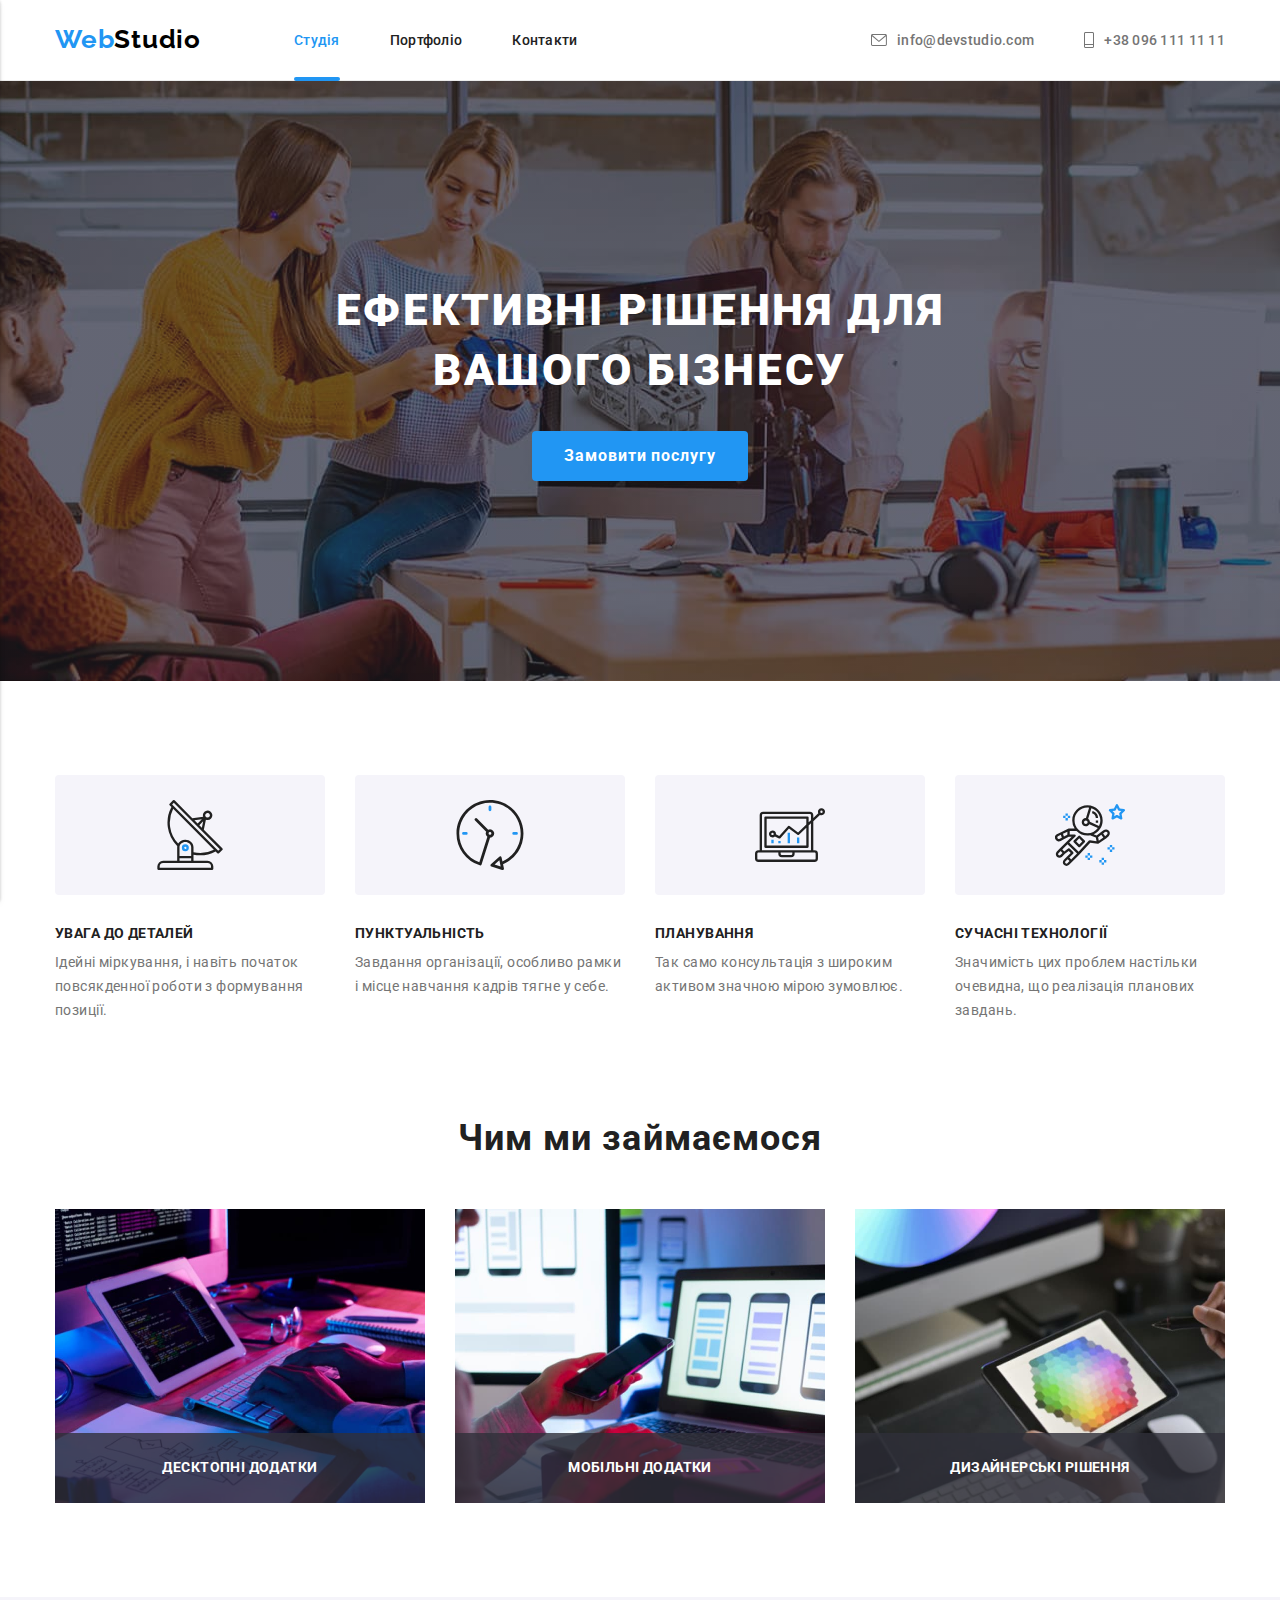
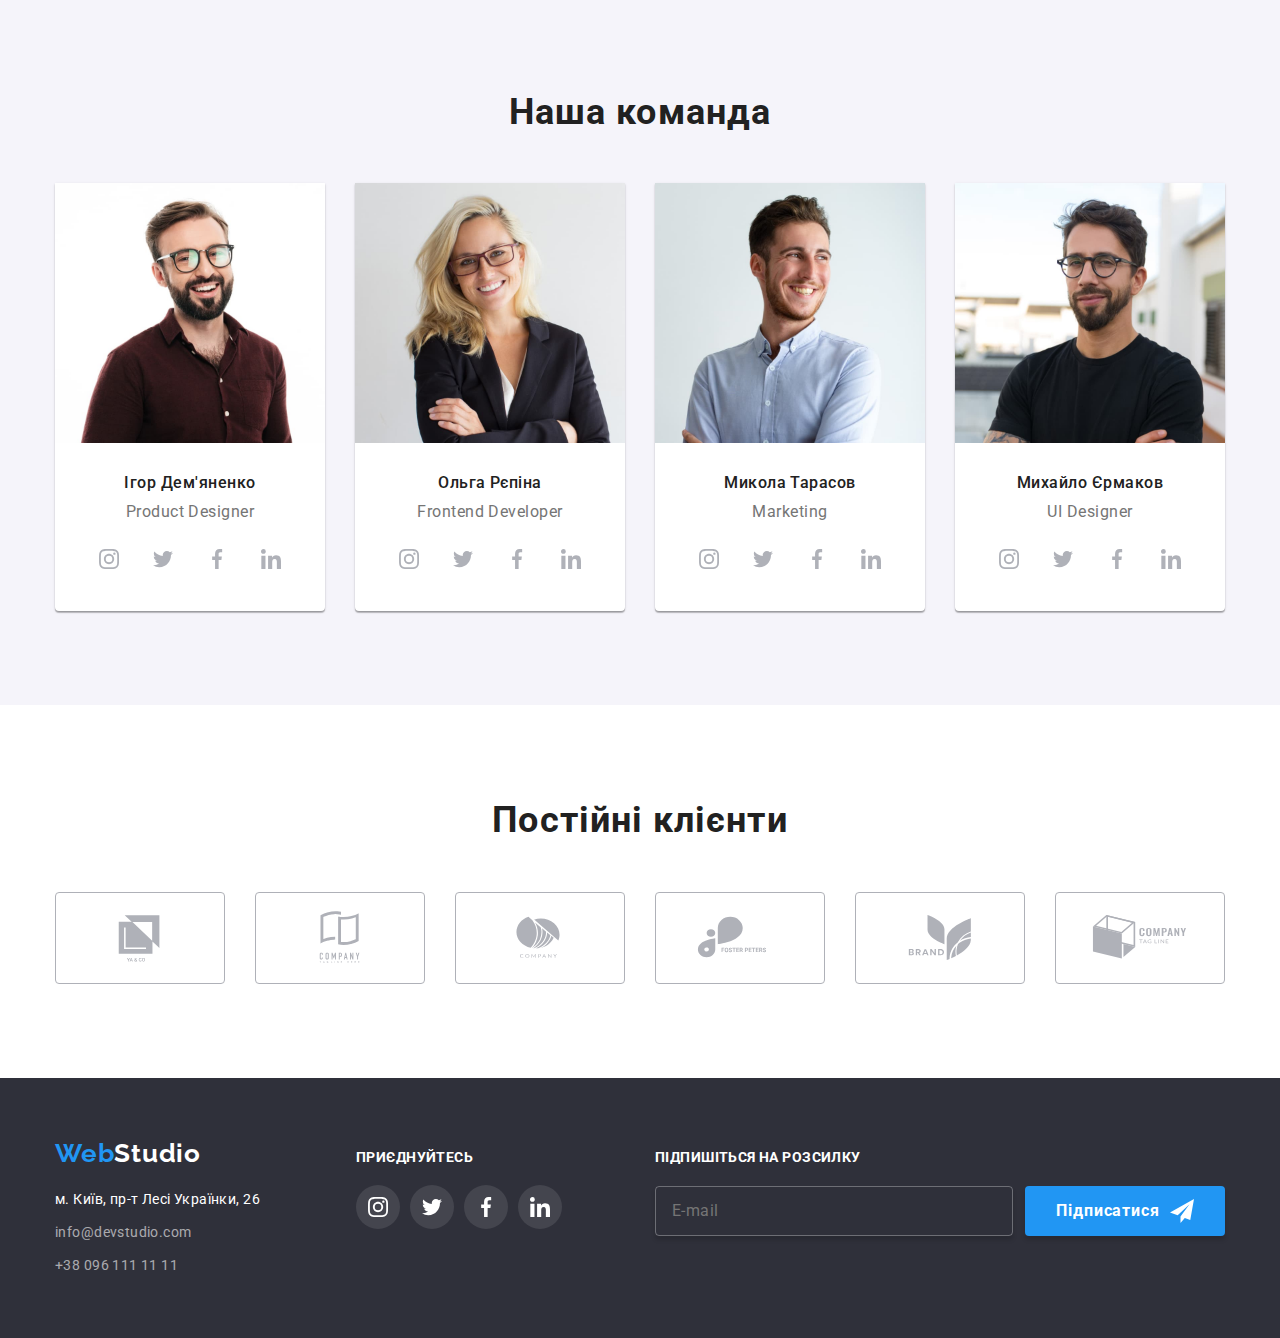
==== commit fb1d5cd1: "main images" ====
--- a/index.html
+++ b/index.html
@@ -136,7 +136,16 @@
           <ul class="works">
             <li class="works__item">
               <a href="#">
-                <img src="./images/section3-1.jpeg" alt="Робота за комп'ютером" width="370px" />
+                <img
+                  srcset="
+                    ./images/work-1@370.jpeg   370w,
+                    ./images/work-1@740.jpeg   740w,
+                    ./images/work-1@1110.jpeg 1110w
+                  "
+                  src="./images/work-1@370.jpeg"
+                  alt="Робота за комп'ютером"
+                  sizes="(min-width: 1600px) 25vw, 30vw"
+                />
                 <div class="works__box">
                   <p class="works__title">Десктопні додатки</p>
                 </div>
@@ -145,9 +154,14 @@
             <li class="works__item">
               <a href="#">
                 <img
-                  src="./images/section3-2.jpeg"
+                  srcset="
+                    ./images/work-2@370.jpeg   370w,
+                    ./images/work-2@740.jpeg   740w,
+                    ./images/work-2@1110.jpeg 1110w
+                  "
+                  src="./images/work-2@370.jpeg"
                   alt="Жінка за комп'ютером із телефоном в руці"
-                  width="370px"
+                  sizes="(min-width: 1600px) 25vw, 30vw"
                 />
                 <div class="works__box">
                   <p class="works__title">Мобільні додатки</p>
@@ -156,7 +170,16 @@
             </li>
             <li class="works__item">
               <a href="#">
-                <img src="./images/section3-3.jpeg" alt="Робота на планшеті" width="370px" />
+                <img
+                  srcset="
+                    ./images/work-3@370.jpeg   370w,
+                    ./images/work-3@740.jpeg   740w,
+                    ./images/work-3@1110.jpeg 1110w
+                  "
+                  src="./images/work-3@370.jpeg"
+                  alt="Робота на планшеті"
+                  sizes="(min-width: 1600px) 25vw, 30vw"
+                />
                 <div class="works__box">
                   <p class="works__title">Дизайнерські рішення</p>
                 </div>
@@ -173,8 +196,22 @@
           <ul class="team">
             <li class="team__item">
               <picture>
-                <source srcset="./images/team-1.jpeg" media="(min-width: 768px)" />
-                <img src="./images/team-1-mob.jpeg" alt="Чоловік в окулярах, який посміхається" />
+                <source
+                  srcset="./images/team-1@270.jpeg 270w, ./images/team-1@540.jpeg 540w"
+                  media="(min-width: 1200px)"
+                  sizes="270px"
+                />
+                <source
+                  srcset="./images/team-1-tab@354.jpeg 354w, ./images/team-1-tab@708.jpeg 708w"
+                  media="(min-width: 768px)"
+                  sizes="354px"
+                />
+                <img
+                  srcset="./images/team-1-mob@450.jpeg 450w, ./images/team-1-mob@900.jpeg 900w"
+                  src="./images/team-1-mob@450.jpeg"
+                  alt="Чоловік в окулярах, який посміхається"
+                  sizes="450px"
+                />
               </picture>
               <div class="team__container">
                 <h3 class="team__title">Ігор Дем'яненко</h3>
@@ -213,8 +250,22 @@
             </li>
             <li class="team__item">
               <picture>
-                <source srcset="./images/team-2.jpeg" media="(min-width: 768px)" />
-                <img src="./images/team-2-mob.jpeg" alt="Жінка в окулярах, яка посміхається" />
+                <source
+                  srcset="./images/team-2@270.jpeg 270w, ./images/team-2@540.jpeg 540w"
+                  media="(min-width: 1200px)"
+                  sizes="270px"
+                />
+                <source
+                  srcset="./images/team-2-tab@354.jpeg 354w, ./images/team-2-tab@708.jpeg 708w"
+                  media="(min-width: 768px)"
+                  sizes="354px"
+                />
+                <img
+                  srcset="./images/team-2-mob@450.jpeg 450w, ./images/team-2-mob@900.jpeg 900w"
+                  src="./images/team-2-mob@450.jpeg"
+                  alt="Жінка в окулярах, яка посміхається"
+                  sizes="450px"
+                />
               </picture>
               <div class="team__container">
                 <h3 class="team__title">Ольга Рєпіна</h3>
@@ -253,9 +304,24 @@
             </li>
             <li class="team__item">
               <picture>
-                <source srcset="./images/team-3.jpeg" media="(min-width: 768px)" />
-                <img src="./images/team-3-mob.jpeg" alt="Чоловік, який посміхається" />
+                <source
+                  srcset="./images/team-3@270.jpeg 270w, ./images/team-3@540.jpeg 540w"
+                  media="(min-width: 1200px)"
+                  sizes="270px"
+                />
+                <source
+                  srcset="./images/team-3-tab@354.jpeg 354w, ./images/team-3-tab@708.jpeg 708w"
+                  media="(min-width: 768px)"
+                  sizes="354px"
+                />
+                <img
+                  srcset="./images/team-3-mob@450.jpeg 450w, ./images/team-3-mob@900.jpeg 900w"
+                  src="./images/team-3-mob@450.jpeg"
+                  alt="Чоловік, який посміхається"
+                  sizes="450px"
+                />
               </picture>
+
               <div class="team__container">
                 <h3 class="team__title">Микола Тарасов</h3>
                 <p class="team__description">Marketing</p>
@@ -293,9 +359,24 @@
             </li>
             <li class="team__item">
               <picture>
-                <source srcset="./images/team-4.jpeg" media="(min-width: 768px)" />
-                <img src="./images/team-4-mob.jpeg" alt="Чоловік в окулярах, який підморгує" />
+                <source
+                  srcset="./images/team-4@270.jpeg 270w, ./images/team-4@540.jpeg 540w"
+                  media="(min-width: 1200px)"
+                  sizes="270px"
+                />
+                <source
+                  srcset="./images/team-4-tab@354.jpeg 354w, ./images/team-4-tab@708.jpeg 708w"
+                  media="(min-width: 768px)"
+                  sizes="354px"
+                />
+                <img
+                  srcset="./images/team-4-mob@450.jpeg 450w, ./images/team-4-mob@900.jpeg 900w"
+                  src="./images/team-4-mob@450.jpeg"
+                  alt="Чоловік в окулярах, який підморгує"
+                  sizes="450px"
+                />
               </picture>
+
               <div class="team__container">
                 <h3 class="team__title">Михайло Єрмаков</h3>
                 <p class="team__description">UI Designer</p>
@@ -522,7 +603,7 @@
     <div class="backdrop is-hidden" data-modal>
       <div class="modal">
         <button class="modal__button" data-modal-close>
-          <svg width="11" height="11">
+          <svg class="modal__icon-cross" width="11" height="11">
             <use href="./images/icons.svg#icon-cross"></use>
           </svg>
         </button>
--- a/css/main.min.css
+++ b/css/main.min.css
@@ -1 +1 @@
-/*! modern-normalize v1.1.0 | MIT License | https://github.com/sindresorhus/modern-normalize */*,::after,::before{box-sizing:border-box}html{-moz-tab-size:4;-o-tab-size:4;tab-size:4}html{line-height:1.15;-webkit-text-size-adjust:100%}body{margin:0}body{font-family:system-ui,-apple-system,"Segoe UI",Roboto,Helvetica,Arial,sans-serif,"Apple Color Emoji","Segoe UI Emoji"}hr{height:0;color:inherit}abbr[title]{-webkit-text-decoration:underline dotted;text-decoration:underline dotted}b,strong{font-weight:bolder}code,kbd,pre,samp{font-family:ui-monospace,SFMono-Regular,Consolas,"Liberation Mono",Menlo,monospace;font-size:1em}small{font-size:80%}sub,sup{font-size:75%;line-height:0;position:relative;vertical-align:baseline}sub{bottom:-0.25em}sup{top:-0.5em}table{text-indent:0;border-color:inherit}button,input,optgroup,select,textarea{font-family:inherit;font-size:100%;line-height:1.15;margin:0}button,select{text-transform:none}[type=button],[type=reset],[type=submit],button{-webkit-appearance:button}::-moz-focus-inner{border-style:none;padding:0}:-moz-focusring{outline:1px dotted ButtonText}:-moz-ui-invalid{box-shadow:none}legend{padding:0}progress{vertical-align:baseline}::-webkit-inner-spin-button,::-webkit-outer-spin-button{height:auto}[type=search]{-webkit-appearance:textfield;outline-offset:-2px}::-webkit-search-decoration{-webkit-appearance:none}::-webkit-file-upload-button{-webkit-appearance:button;font:inherit}summary{display:list-item}body{background-color:#fff;color:#212121;font-family:roboto,sans-serif}main{overflow-x:hidden}h1,h2,h3,h4,h5,h6,p,ul,ol{margin:0;padding:0}ul,ol{list-style:none}a{text-decoration:none}button{cursor:pointer}.visually-hidden{position:absolute;white-space:nowrap;width:1px;height:1px;overflow:hidden;border:0;padding:0;clip:rect(0 0 0 0);-webkit-clip-path:inset(50%);clip-path:inset(50%);margin:-1px}img{display:block;max-width:100%;height:auto}.container{margin-left:auto;margin-right:auto;padding-left:15px;padding-right:15px}@media screen and (min-width: 480px){.container{width:480px}}@media screen and (min-width: 768px){.container{width:768px}}@media screen and (min-width: 1200px){.container{width:1200px}}.section{padding-top:60px;padding-bottom:60px;text-align:center}@media screen and (min-width: 1200px){.section{padding-top:94px;padding-bottom:94px}}.section__title{font-weight:700;font-size:28px;line-height:1.17;letter-spacing:.03em;margin-bottom:30px}@media screen and (min-width: 1200px){.section__title{margin-bottom:50px;font-size:36px}}.section--nopaddingtop{padding-top:0}@media screen and (max-width: 1199px){.section--nopaddingtop{display:none}}.section--otherbackground{background-color:#f5f4fa}.button{font-weight:700;line-height:1.87;letter-spacing:.06em;background-color:#2196f3;color:#fff;border-radius:4px}.logo{font-family:Raleway;font-weight:700;font-size:24px;line-height:1.17;letter-spacing:.03em}@media screen and (min-width: 1200px){.logo{font-size:26px}}.logo__accent{color:#2196f3}.socials-box{text-align:center}@media screen and (min-width: 1200px){.socials-box{margin-left:70px;text-align:left}}.socials-box__subtitle{color:#fff;font-weight:700;font-size:14px;line-height:1.17;letter-spacing:.03em;text-transform:uppercase}@media screen and (min-width: 768px)and (max-width: 1199px){.socials-box__subtitle{padding-top:5px}}.socials{display:flex;gap:10px}.socials__item{width:44px;height:44px}.socials__link{display:flex;align-items:center;justify-content:center;width:100%;height:100%;border-radius:50%;fill:#afb1b8;transition:background-color 250ms cubic-bezier(0.4, 0, 0.2, 1),fill 250ms cubic-bezier(0.4, 0, 0.2, 1)}.socials__link:hover,.socials__link:focus{background-color:#2196f3;fill:#fff}.socials__link--white{fill:#fff;background-color:rgba(255,255,255,.1);transition:background-color 250ms cubic-bezier(0.4, 0, 0.2, 1)}.socials__icon{width:20px;height:20px}.header{border-bottom:1px solid #ececec}.header__container{display:flex}@media screen and (max-width: 767px){.header__container{padding-top:16px;padding-bottom:16px;padding-right:23px;align-items:center;justify-content:space-between}}@media screen and (min-width: 768px){.header__container{align-items:center}}.header__logo{color:#000}@media screen and (min-width: 768px){.header__logo{margin-right:88px}}@media screen and (min-width: 1200px){.header__logo{padding-top:24px;padding-bottom:25px;margin-right:93px}}.site-nav{display:none}@media screen and (min-width: 768px){.site-nav{display:flex;gap:50px}}.site-nav__link{display:inline-flex;position:relative;padding-top:32px;padding-bottom:32px;color:#212121;font-weight:500;font-size:14px;line-height:1.17;letter-spacing:.02em;transition:color 250ms cubic-bezier(0.4, 0, 0.2, 1)}.site-nav__link:hover,.site-nav__link:focus{color:#2196f3}.site-nav__link--current{color:#2196f3}.site-nav__link--current::after{position:absolute;bottom:-1px;left:0;content:"";background-color:#2196f3;height:4px;width:100%;border-radius:2px}@media screen and (max-width: 767px){.header__nav{height:40px}}.header__burger-menu{display:inline-flex;margin:0;padding:0;border:none;background-color:rgba(0,0,0,0);fill:#212121}.header__burger-menu:hover,.header__burger-menu:focus{fill:#2196f3}@media screen and (min-width: 768px){.header__burger-menu{display:none}}.mobile-menu{transform:translateX(-100%);position:fixed;top:0;left:0;width:100%;height:100%;background-color:#fff;overflow-y:scroll;box-shadow:0px 1px 3px rgba(0,0,0,.16),0px 2px 4px rgba(0,0,0,.08),0px 4px 8px rgba(0,0,0,.04);transition:transform 250ms cubic-bezier(0.4, 0, 0.2, 1)}.mobile-menu.is-open{transform:translateX(0)}.mobile-menu__container{position:relative;padding:48px 40px}.mobile-menu__close-button{position:absolute;top:10px;right:15px;margin:0;padding:0;border:none;background-color:rgba(0,0,0,0);fill:#212121}.mobile-menu__close-button:hover,.mobile-menu__close-button:focus{fill:#2196f3}.mobile-menu__link{color:#212121;font-size:40px;font-weight:500;line-height:1.17;letter-spacing:.02em}.mobile-menu__link--current{color:#2196f3}.mobile-menu__link:hover,.mobile-menu__link:focus{color:#2196f3}.mobile-menu__item{margin-bottom:32px}.mobile-menu__nav{margin-bottom:302px}.mobile-menu__phone{color:#2196f3;font-size:34px;font-weight:500;line-height:1.17;letter-spacing:.02em}.mobile-menu__phone:hover,.mobile-menu__phone:focus{fill:#757575}.mobile-menu__email{color:#757575;font-size:24px;font-weight:500;line-height:1.17;letter-spacing:.02em}.mobile-menu__email:hover,.mobile-menu__email:focus{fill:#2196f3}.mobile-menu__contacts{margin-bottom:64px}.mobile-menu__socials{display:flex;align-items:center;flex-wrap:wrap;gap:21px}.mobile-menu__social-link{color:#2196f3;font-size:18px;font-weight:500;line-height:1.22;letter-spacing:.02em}.mobile-menu__social-link:hover,.mobile-menu__social-link:focus{fill:#757575}.mobile-menu__social-item{position:relative}.mobile-menu__social-item::after{content:"";display:inline-block;position:absolute;right:-10px;top:50%;transform:translateY(-50%);background-color:rgba(33,33,33,.2);width:1px;height:22px}.mobile-menu__social-item:last-child::after{display:none}.contacts{display:none}@media screen and (min-width: 768px)and (max-width: 1199px){.contacts{display:flex;margin-left:auto;flex-direction:column;align-items:flex-start;justify-content:center;gap:10px}}@media screen and (min-width: 1200px){.contacts{display:flex;margin-left:auto}}.contacts__icon{fill:currentColor}@media screen and (min-width: 768px){.contacts__icon{margin-right:8px}}@media screen and (min-width: 1200px){.contacts__icon{margin-right:10px}}.contacts__icon--envelope{width:14px;height:10px}@media screen and (min-width: 1200px){.contacts__icon--envelope{width:16px;height:12px}}.contacts__icon--mobile{width:10px;height:14px}@media screen and (min-width: 1200px){.contacts__icon--mobile{width:10px;height:16px}}.contacts__item{margin-right:50px}@media screen and (min-width: 767px)and (max-width: 1199px){.contacts__item{margin-right:0}}.contacts__item:last-child{margin-right:0}.contacts__link{display:flex;align-items:center;justify-content:center;color:#757575;font-size:12px;font-weight:500;line-height:1.17;letter-spacing:.02em;transition:color 250ms cubic-bezier(0.4, 0, 0.2, 1)}@media screen and (min-width: 1200px){.contacts__link{padding-top:32px;padding-bottom:32px;font-size:14px}}.contacts__link:hover,.contacts__link:focus{color:#2196f3}.hero{background-image:linear-gradient(rgba(47, 48, 58, 0.4), rgba(47, 48, 58, 0.4)),url(../images/hero-bgd-mob.jpeg);background-repeat:no-repeat;background-position:center;background-size:cover;text-align:center;min-height:400px;max-width:1600px;margin-left:auto;margin-right:auto;padding:118px 0px}@media screen and (min-width: 768px){.hero{background-image:linear-gradient(rgba(47, 48, 58, 0.4), rgba(47, 48, 58, 0.4)),url(../images/hero-bgd-tab.jpeg)}}@media screen and (min-width: 1200px){.hero{padding:200px 0px;background-image:linear-gradient(rgba(47, 48, 58, 0.4), rgba(47, 48, 58, 0.4)),url(../images/hero-bgd.jpeg)}}.hero__title{max-width:360px;margin-left:auto;margin-right:auto;font-size:26px;text-transform:uppercase;font-weight:900;line-height:1.62;letter-spacing:.06em;color:#fff}@media screen and (min-width: 1200px){.hero__title{font-size:44px;line-height:1.36;max-width:696px}}.hero__button{margin-top:30px;padding:10px 24px;border:0;transition:background-color 250ms cubic-bezier(0.4, 0, 0.2, 1),text-shadow 250ms cubic-bezier(0.4, 0, 0.2, 1)}@media screen and (min-width: 1200px){.hero__button{padding:10px 32px}}.hero__button:hover,.hero__button:focus{background-color:#188ce8;box-shadow:0px,4px,4px,rgba(0,0,0,.15)}.features{display:flex;gap:30px;flex-wrap:wrap}@media screen and (min-width: 1200px){.features{flex-wrap:nowrap}}.features__item{width:100%}@media screen and (min-width: 768px){.features__item{width:calc((100% - 30px)/2)}}@media screen and (min-width: 1200px){.features__item{width:calc((100% - 90px)/4)}}.features__container{display:flex;align-items:center;justify-content:center;background-color:#f5f4fa;border-radius:4px;height:120px}.features__icon{width:70px;height:70px}.features__title{text-align:center;margin-top:30px;color:#212121;text-transform:uppercase;font-weight:700;font-size:14px;line-height:1.17;letter-spacing:.03em}@media screen and (min-width: 768px){.features__title{text-align:left}}.features__description{text-align:left;margin-top:10px;color:#757575;font-size:14px;line-height:1.71;letter-spacing:.03em}@media screen and (min-width: 1200px){.works{display:flex}}.works__item{position:relative;margin-right:30px}.works__item:last-child{margin-right:0}.works__box{display:flex;align-items:center;justify-content:center;position:absolute;bottom:0;background-color:rgba(47,48,58,.8);height:70px;width:100%}.works__title{color:#fff;text-transform:uppercase;font-size:14px;font-weight:700;line-height:1.14;letter-spacing:.03em}.team{display:flex;gap:30px;flex-wrap:wrap}@media screen and (min-width: 1200px){.team{flex-wrap:nowrap}}.team__item{width:100%;background-color:#fff;border-bottom-right-radius:4px;border-bottom-left-radius:4px;box-shadow:0px 2px 1px rgba(0,0,0,.2),0px 1px 1px rgba(0,0,0,.14),0px 1px 3px rgba(0,0,0,.12)}@media screen and (min-width: 768px){.team__item{width:calc((100% - 30px)/2)}}@media screen and (min-width: 1200px){.team__item{width:calc((100% - 90px)/4)}}.team__container{padding-top:30px;padding-bottom:24px}@media screen and (min-width: 1200px){.team__container{padding-bottom:30px}}.team__title{color:#212121;font-weight:500;font-size:16px;line-height:1.19;letter-spacing:.03em}.team__description{margin-top:10px;color:#757575;font-size:16px;line-height:1.19;letter-spacing:.03em}.team__socials{justify-content:center;margin-top:16px}.clients{display:flex;flex-wrap:wrap;gap:30px}@media screen and (min-width: 1200px){.clients{display:flex;align-items:center;justify-content:center}}.clients__item{height:92px;width:calc((100% - 30px)/2)}@media screen and (min-width: 768px){.clients__item{width:calc((100% - 60px)/3)}}@media screen and (min-width: 1200px){.clients__item{width:calc((100% - 150px)/6)}}.clients__link{display:flex;align-items:center;justify-content:center;width:100%;height:100%;fill:#afb1b8;border:1px solid #afb1b8;border-radius:4px;transition:border-color 250ms cubic-bezier(0.4, 0, 0.2, 1),fill 250ms cubic-bezier(0.4, 0, 0.2, 1)}.clients__link:hover,.clients__link:focus{fill:#2196f3;border-color:#2196f3}.clients__icon{width:106px;height:60px}.backdrop{position:fixed;top:0;left:0;width:100%;height:100%;background-color:rgba(0,0,0,.2);z-index:1;opacity:1;transition:opacity 250ms cubic-bezier(0.4, 0, 0.2, 1),visibility 250ms cubic-bezier(0.4, 0, 0.2, 1);padding-left:15px;padding-right:15px;padding-top:93px}@media screen and (min-width: 767px){.backdrop{padding:0}}.is-hidden{opacity:0;visibility:hidden;pointer-events:none}.modal{padding:40px;background-color:#fff;box-shadow:0px 2px 1px rgba(0,0,0,.2),0px 1px 1px rgba(0,0,0,.14),0px 1px 3px rgba(0,0,0,.12);border-radius:4px;transform:scale(1);transition:transform 250ms cubic-bezier(0.4, 0, 0.2, 1)}@media screen and (min-width: 480px){.modal{position:absolute;left:50%;top:50%;transform:translate(-50%, -50%);width:450px;height:609px}}@media screen and (min-width: 1200px){.modal{width:528px;height:581px}}.backdrop.is-hidden .modal{transform:scale(1.2)}@media screen and (min-width: 480px){.backdrop.is-hidden .modal{transform:translate(-50%, -50%)}}.modal__button{display:flex;align-items:center;justify-content:center;position:absolute;right:8px;top:8px;width:30px;height:30px;border:1px solid rgba(0,0,0,.1);border-radius:50%;background-color:#fff}.callback-box{margin-left:auto;margin-right:auto}.callback-box__caption{color:#212121;font-size:20px;font-weight:700;line-height:1.15;letter-spacing:.03em;text-align:center}.callback-form{display:flex;flex-direction:column;margin-top:12px}.callback-form__label{margin-bottom:4px;color:#757575;font-size:12px;line-height:1.17;letter-spacing:.01em}.callback-form__wrapper{position:relative;margin-bottom:10px}.callback-form__wrapper--nomargin{margin-bottom:0}.callback-form__input{width:100%;height:40px;padding:14px 15px 14px 36px;border:1px solid rgba(33,33,33,.2);border-radius:4px;outline:0;fill:#212121;font-size:12px;transition:border-color 250ms cubic-bezier(0.4, 0, 0.2, 1)}@media screen and (min-width: 480px){.callback-form__input{width:370px}}@media screen and (min-width: 1200px){.callback-form__input{width:448px}}.callback-form__input:focus{border-color:#2196f3}.callback-form__icon{position:absolute;left:12px;top:50%;transform:translateY(-50%);width:18px;height:18px;transition:fill 250ms cubic-bezier(0.4, 0, 0.2, 1)}.callback-form__input:focus+.callback-form__icon{fill:#2196f3}.callback-form__comment{width:100%;height:120px;padding:12px 16px;border:1px solid rgba(33,33,33,.2);border-radius:4px;outline:0;resize:none;font-size:12px;transition:border-color 250ms cubic-bezier(0.4, 0, 0.2, 1)}@media screen and (min-width: 480px){.callback-form__comment{width:370px}}@media screen and (min-width: 1200px){.callback-form__comment{width:448px}}.callback-form__comment::-moz-placeholder{font-size:12px;line-height:1.16;letter-spacing:.01em;color:rgba(117,117,117,.5)}.callback-form__comment:-ms-input-placeholder{font-size:12px;line-height:1.16;letter-spacing:.01em;color:rgba(117,117,117,.5)}.callback-form__comment::placeholder{font-size:12px;line-height:1.16;letter-spacing:.01em;color:rgba(117,117,117,.5)}.callback-form__comment:focus{border-color:#2196f3}.terms{margin-top:20px}.terms__label{display:flex;align-items:center;font-size:12px;line-height:1.17;letter-spacing:.03em;color:#757575}@media screen and (min-width: 1200px){.terms__label{font-size:14px;line-height:1.71}}.terms__link{color:#2196f3;text-decoration:underline}.terms__icon{margin-right:8px;min-width:16px;max-width:16px;height:15px;border:2px solid #212121;border-radius:2px}.terms__checkbox:checked+.terms__icon{background-color:#2196f3;border:0px}.terms__checkbox:focus+.terms__icon{border-color:#2196f3}.terms__checkbox{margin-right:8px}.callback-form__button{width:200px;height:50px;margin-left:auto;margin-right:auto;margin-top:30px;border:0;text-align:center;box-shadow:0px 4px 4px rgba(0,0,0,.15);transition:background-color 250ms cubic-bezier(0.4, 0, 0.2, 1)}.callback-form__button:hover,.callback-form__button:focus{background-color:#188ce8}.filter{display:flex;flex-wrap:wrap}@media screen and (min-width: 768px){.filter{display:flex;align-items:center;justify-content:center}}.filter__item{margin-right:8px;margin-bottom:15px}@media screen and (min-width: 768px){.filter__item{margin-bottom:0}}.filter__item:last-child{margin-right:0}.filter__button{padding:6px 22px;color:#212121;background-color:#f5f4fa;font-weight:500;font-size:16px;line-height:1.63;letter-spacing:.03em;border-radius:4px;border:0;transition:background-color 250ms cubic-bezier(0.4, 0, 0.2, 1),color 250ms cubic-bezier(0.4, 0, 0.2, 1),box-shadow 250ms cubic-bezier(0.4, 0, 0.2, 1)}.filter__button:first-child{padding:6px 25px}.filter__button:hover,.filter__button:focus{background-color:#2196f3;color:#fff;box-shadow:0px 2px 2px rgba(0,0,0,.12),0px 1px 2px rgba(0,0,0,.08),0px 3px 1px rgba(0,0,0,.1)}.portfolio__cards{display:flex;flex-direction:column;align-items:center;margin-top:25px;gap:30px}@media screen and (min-width: 768px){.portfolio__cards{flex-direction:row;flex-wrap:wrap;margin-top:50px;margin-left:-30px;margin-bottom:-30px}}.card{width:100%;background-color:#fff}@media screen and (min-width: 480px){.card{width:450px}}@media screen and (min-width: 768px){.card{flex-basis:calc(33.3333333333% - 30px);margin-left:30px;margin-bottom:30px}}.card__link{transition:box-shadow 250ms cubic-bezier(0.4, 0, 0.2, 1)}.card__link:hover,.card__link:focus{display:block;box-shadow:1px 4px 6px rgba(0,0,0,.16),0px 4px 4px rgba(0,0,0,.06),0px 1px 1px rgba(0,0,0,.12)}.card__wrapper{position:relative;overflow:hidden}.card__popup{display:flex;align-items:center;text-align:left;overflow:hidden;position:absolute;bottom:-100%;width:100%;height:100%;padding-left:24px;padding-right:24px;background-color:rgba(33,150,243,.9);color:#fff;font-size:18px;line-height:1.55;letter-spacing:.03em;transition:transform 250ms cubic-bezier(0.4, 0, 0.2, 1)}.card__link:hover .card__popup,.card__link:focus .card__popup{transform:translateY(-100%)}.card__thumb{padding:20px 24px;border-left:solid 1px #eee;border-right:solid 1px #eee;border-bottom:solid 1px #eee}.card__subtitle{color:#212121;font-weight:700;font-size:18px;line-height:2;letter-spacing:.06em}.card__description{margin-top:4px;color:#757575;line-height:1.88;letter-spacing:.03em}.footer{padding-top:60px;padding-bottom:60px;background-color:#2f303a}.footer__container{display:flex;flex-direction:column;align-items:center;gap:60px}@media screen and (min-width: 768px)and (max-width: 1199px){.footer__container{padding-left:76px;padding-right:89px;flex-direction:row;flex-wrap:wrap;justify-content:space-between;align-items:flex-start}}@media screen and (min-width: 1200px){.footer__container{flex-direction:row;align-items:baseline;gap:0px}}.footer__box{text-align:center}@media screen and (min-width: 768px)and (max-width: 1199px){.footer__box{width:262px}}@media screen and (min-width: 1200px){.footer__box{text-align:left;flex-grow:1}}.footer__logo{color:#fff}.footer__socials{margin-top:20px}address{margin-top:20px;font-style:normal}.address__item{margin-bottom:8px;font-size:14px;line-height:1.71;letter-spacing:.03em;transition:color 250ms cubic-bezier(0.4, 0, 0.2, 1)}.address__item:last-child{margin-bottom:0}@media screen and (min-width: 1200px){.address__item{margin-bottom:9px}}.address__map{color:#fff}.address__map:focus,.address__map:hover{color:#2196f3}.address__email,.address__phone{color:rgba(255,255,255,.6)}.address__email:hover,.address__email:focus,.address__phone:hover,.address__phone:focus{color:#2196f3}.subscribe-box{text-align:center}@media screen and (min-width: 1200px){.subscribe-box{margin-left:93px;text-align:left}}.subscribe__label{color:#fff;font-weight:700;font-size:14px;line-height:1.17;letter-spacing:.03em;text-transform:uppercase}.subscribe__wrapper{margin-top:20px;display:flex;flex-wrap:wrap;justify-content:center;gap:20px}@media screen and (min-width: 1200px){.subscribe__wrapper{gap:12px;height:50px}}.subscribe__input{display:inline-block;padding:15px 16px;height:100%;width:100%;background-color:rgba(0,0,0,0);border-radius:4px;border:1px solid rgba(255,255,255,.3);line-height:1.25;letter-spacing:.03em;color:rgba(255,255,255,.6);box-shadow:0px 4px 4px rgba(0,0,0,.15);outline:0}@media screen and (min-width: 768px){.subscribe__input{width:450px}}@media screen and (min-width: 1200px){.subscribe__input{width:358px}}.subscribe__button{display:flex;align-items:center;justify-content:center;gap:10px;padding:10px 31px;max-width:200px;height:100%;fill:#fff;border:0;box-shadow:0px 4px 4px rgba(0,0,0,.15)}@media screen and (min-width: 1200px){.subscribe__button{padding:10px 28px;width:200px}}.subscribe__button:hover,.subscribe__button:focus{background-color:#188ce8}.subscribe__icon{width:24px;height:24px}/*# sourceMappingURL=main.min.css.map */+/*! modern-normalize v1.1.0 | MIT License | https://github.com/sindresorhus/modern-normalize */*,::after,::before{box-sizing:border-box}html{-moz-tab-size:4;-o-tab-size:4;tab-size:4}html{line-height:1.15;-webkit-text-size-adjust:100%}body{margin:0}body{font-family:system-ui,-apple-system,"Segoe UI",Roboto,Helvetica,Arial,sans-serif,"Apple Color Emoji","Segoe UI Emoji"}hr{height:0;color:inherit}abbr[title]{-webkit-text-decoration:underline dotted;text-decoration:underline dotted}b,strong{font-weight:bolder}code,kbd,pre,samp{font-family:ui-monospace,SFMono-Regular,Consolas,"Liberation Mono",Menlo,monospace;font-size:1em}small{font-size:80%}sub,sup{font-size:75%;line-height:0;position:relative;vertical-align:baseline}sub{bottom:-0.25em}sup{top:-0.5em}table{text-indent:0;border-color:inherit}button,input,optgroup,select,textarea{font-family:inherit;font-size:100%;line-height:1.15;margin:0}button,select{text-transform:none}[type=button],[type=reset],[type=submit],button{-webkit-appearance:button}::-moz-focus-inner{border-style:none;padding:0}:-moz-focusring{outline:1px dotted ButtonText}:-moz-ui-invalid{box-shadow:none}legend{padding:0}progress{vertical-align:baseline}::-webkit-inner-spin-button,::-webkit-outer-spin-button{height:auto}[type=search]{-webkit-appearance:textfield;outline-offset:-2px}::-webkit-search-decoration{-webkit-appearance:none}::-webkit-file-upload-button{-webkit-appearance:button;font:inherit}summary{display:list-item}body{background-color:#fff;color:#212121;font-family:roboto,sans-serif}main{overflow-x:hidden}h1,h2,h3,h4,h5,h6,p,ul,ol{margin:0;padding:0}ul,ol{list-style:none}a{text-decoration:none}button{cursor:pointer}.visually-hidden{position:absolute;white-space:nowrap;width:1px;height:1px;overflow:hidden;border:0;padding:0;clip:rect(0 0 0 0);-webkit-clip-path:inset(50%);clip-path:inset(50%);margin:-1px}img{display:block;max-width:100%;height:auto}.container{margin-left:auto;margin-right:auto;padding-left:15px;padding-right:15px}@media screen and (min-width: 480px){.container{width:480px}}@media screen and (min-width: 768px){.container{width:768px}}@media screen and (min-width: 1200px){.container{width:1200px}}.section{padding-top:60px;padding-bottom:60px;text-align:center}@media screen and (min-width: 1200px){.section{padding-top:94px;padding-bottom:94px}}.section__title{font-weight:700;font-size:28px;line-height:1.17;letter-spacing:.03em;margin-bottom:30px}@media screen and (min-width: 1200px){.section__title{margin-bottom:50px;font-size:36px}}.section--nopaddingtop{padding-top:0}@media screen and (max-width: 1199px){.section--nopaddingtop{display:none}}.section--otherbackground{background-color:#f5f4fa}.button{font-weight:700;line-height:1.87;letter-spacing:.06em;background-color:#2196f3;color:#fff;border-radius:4px}.logo{font-family:Raleway;font-weight:700;font-size:24px;line-height:1.17;letter-spacing:.03em}@media screen and (min-width: 1200px){.logo{font-size:26px}}.logo__accent{color:#2196f3}.socials-box{text-align:center}@media screen and (min-width: 1200px){.socials-box{margin-left:70px;text-align:left}}.socials-box__subtitle{color:#fff;font-weight:700;font-size:14px;line-height:1.17;letter-spacing:.03em;text-transform:uppercase}@media screen and (min-width: 768px)and (max-width: 1199px){.socials-box__subtitle{padding-top:5px}}.socials{display:flex;gap:10px}.socials__item{width:44px;height:44px}.socials__link{display:flex;align-items:center;justify-content:center;width:100%;height:100%;border-radius:50%;fill:#afb1b8;transition:background-color 250ms cubic-bezier(0.4, 0, 0.2, 1),fill 250ms cubic-bezier(0.4, 0, 0.2, 1)}.socials__link:hover,.socials__link:focus{background-color:#2196f3;fill:#fff}.socials__link--white{fill:#fff;background-color:rgba(255,255,255,.1);transition:background-color 250ms cubic-bezier(0.4, 0, 0.2, 1)}.socials__icon{width:20px;height:20px}.header{border-bottom:1px solid #ececec}.header__container{display:flex}@media screen and (max-width: 767px){.header__container{padding-top:16px;padding-bottom:16px;padding-right:23px;align-items:center;justify-content:space-between}}@media screen and (min-width: 768px){.header__container{align-items:center}}.header__logo{color:#000}@media screen and (min-width: 768px){.header__logo{margin-right:88px}}@media screen and (min-width: 1200px){.header__logo{padding-top:24px;padding-bottom:25px;margin-right:93px}}.site-nav{display:none}@media screen and (min-width: 768px){.site-nav{display:flex;gap:50px}}.site-nav__link{display:inline-flex;position:relative;padding-top:32px;padding-bottom:32px;color:#212121;font-weight:500;font-size:14px;line-height:1.17;letter-spacing:.02em;transition:color 250ms cubic-bezier(0.4, 0, 0.2, 1)}.site-nav__link:hover,.site-nav__link:focus{color:#2196f3}.site-nav__link--current{color:#2196f3}.site-nav__link--current::after{position:absolute;bottom:-1px;left:0;content:"";background-color:#2196f3;height:4px;width:100%;border-radius:2px}@media screen and (max-width: 767px){.header__nav{height:40px}}.header__burger-menu{display:inline-flex;margin:0;padding:0;border:none;background-color:rgba(0,0,0,0);fill:#212121}.header__burger-menu:hover,.header__burger-menu:focus{fill:#2196f3}@media screen and (min-width: 768px){.header__burger-menu{display:none}}.mobile-menu{transform:translateX(-100%);position:fixed;top:0;left:0;width:100%;height:100%;background-color:#fff;overflow-y:scroll;box-shadow:0px 1px 3px rgba(0,0,0,.16),0px 2px 4px rgba(0,0,0,.08),0px 4px 8px rgba(0,0,0,.04);transition:transform 250ms cubic-bezier(0.4, 0, 0.2, 1)}.mobile-menu.is-open{transform:translateX(0)}.mobile-menu__container{position:relative;padding:48px 40px}.mobile-menu__close-button{position:absolute;top:10px;right:15px;margin:0;padding:0;border:none;background-color:rgba(0,0,0,0);fill:#212121}.mobile-menu__close-button:hover,.mobile-menu__close-button:focus{fill:#2196f3}.mobile-menu__link{color:#212121;font-size:40px;font-weight:500;line-height:1.17;letter-spacing:.02em}.mobile-menu__link--current{color:#2196f3}.mobile-menu__link:hover,.mobile-menu__link:focus{color:#2196f3}.mobile-menu__item{margin-bottom:32px}.mobile-menu__nav{margin-bottom:302px}.mobile-menu__phone{color:#2196f3;font-size:34px;font-weight:500;line-height:1.17;letter-spacing:.02em}.mobile-menu__phone:hover,.mobile-menu__phone:focus{fill:#757575}.mobile-menu__email{color:#757575;font-size:24px;font-weight:500;line-height:1.17;letter-spacing:.02em}.mobile-menu__email:hover,.mobile-menu__email:focus{fill:#2196f3}.mobile-menu__contacts{margin-bottom:64px}.mobile-menu__socials{display:flex;align-items:center;flex-wrap:wrap;gap:21px}.mobile-menu__social-link{color:#2196f3;font-size:18px;font-weight:500;line-height:1.22;letter-spacing:.02em}.mobile-menu__social-link:hover,.mobile-menu__social-link:focus{fill:#757575}.mobile-menu__social-item{position:relative}.mobile-menu__social-item::after{content:"";display:inline-block;position:absolute;right:-10px;top:50%;transform:translateY(-50%);background-color:rgba(33,33,33,.2);width:1px;height:22px}.mobile-menu__social-item:last-child::after{display:none}.contacts{display:none}@media screen and (min-width: 768px)and (max-width: 1199px){.contacts{display:flex;margin-left:auto;flex-direction:column;align-items:flex-start;justify-content:center;gap:10px}}@media screen and (min-width: 1200px){.contacts{display:flex;margin-left:auto}}.contacts__icon{fill:currentColor}@media screen and (min-width: 768px){.contacts__icon{margin-right:8px}}@media screen and (min-width: 1200px){.contacts__icon{margin-right:10px}}.contacts__icon--envelope{width:14px;height:10px}@media screen and (min-width: 1200px){.contacts__icon--envelope{width:16px;height:12px}}.contacts__icon--mobile{width:10px;height:14px}@media screen and (min-width: 1200px){.contacts__icon--mobile{width:10px;height:16px}}.contacts__item{margin-right:50px}@media screen and (min-width: 767px)and (max-width: 1199px){.contacts__item{margin-right:0}}.contacts__item:last-child{margin-right:0}.contacts__link{display:flex;align-items:center;justify-content:center;color:#757575;font-size:12px;font-weight:500;line-height:1.17;letter-spacing:.02em;transition:color 250ms cubic-bezier(0.4, 0, 0.2, 1)}@media screen and (min-width: 1200px){.contacts__link{padding-top:32px;padding-bottom:32px;font-size:14px}}.contacts__link:hover,.contacts__link:focus{color:#2196f3}.hero{background-image:linear-gradient(rgba(47, 48, 58, 0.4), rgba(47, 48, 58, 0.4)),url(../images/hero-bgd-mob.jpeg);background-repeat:no-repeat;background-position:center;background-size:cover;text-align:center;min-height:400px;max-width:1600px;margin-left:auto;margin-right:auto;padding:118px 0px}@media(min-device-pixel-ratio: 2),(-webkit-min-device-pixel-ratio: 2),(min-resolution: 192dpi),(min-resolution: 2dppx){.hero{background-image:linear-gradient(rgba(47, 48, 58, 0.4), rgba(47, 48, 58, 0.4)),url(../images/hero-bgd-mob@2x.jpeg)}}@media screen and (min-width: 768px){.hero{background-image:linear-gradient(rgba(47, 48, 58, 0.4), rgba(47, 48, 58, 0.4)),url(../images/hero-bgd-tab.jpeg)}}@media screen and (min-width: 768px)and (min-device-pixel-ratio: 2),screen and (min-width: 768px)and (-webkit-min-device-pixel-ratio: 2),screen and (min-width: 768px)and (min-resolution: 192dpi),screen and (min-width: 768px)and (min-resolution: 2dppx){.hero{background-image:linear-gradient(rgba(47, 48, 58, 0.4), rgba(47, 48, 58, 0.4)),url(../images/hero-bgd-tab@2x.jpeg)}}@media screen and (min-width: 1200px){.hero{padding:200px 0px;background-image:linear-gradient(rgba(47, 48, 58, 0.4), rgba(47, 48, 58, 0.4)),url(../images/hero-bgd.jpeg)}}@media screen and (min-width: 1200px)and (min-device-pixel-ratio: 2),screen and (min-width: 1200px)and (-webkit-min-device-pixel-ratio: 2),screen and (min-width: 1200px)and (min-resolution: 192dpi),screen and (min-width: 1200px)and (min-resolution: 2dppx){.hero{background-image:linear-gradient(rgba(47, 48, 58, 0.4), rgba(47, 48, 58, 0.4)),url(../images/hero-bgd@2x.jpeg)}}.hero__title{max-width:360px;margin-left:auto;margin-right:auto;font-size:26px;text-transform:uppercase;font-weight:900;line-height:1.62;letter-spacing:.06em;color:#fff}@media screen and (min-width: 1200px){.hero__title{font-size:44px;line-height:1.36;max-width:696px}}.hero__button{margin-top:30px;padding:10px 24px;border:0;transition:background-color 250ms cubic-bezier(0.4, 0, 0.2, 1),text-shadow 250ms cubic-bezier(0.4, 0, 0.2, 1)}@media screen and (min-width: 1200px){.hero__button{padding:10px 32px}}.hero__button:hover,.hero__button:focus{background-color:#188ce8;box-shadow:0px,4px,4px,rgba(0,0,0,.15)}.features{display:flex;gap:30px;flex-wrap:wrap}@media screen and (min-width: 1200px){.features{flex-wrap:nowrap}}.features__item{width:100%}@media screen and (min-width: 768px){.features__item{width:calc((100% - 30px)/2)}}@media screen and (min-width: 1200px){.features__item{width:calc((100% - 90px)/4)}}.features__container{display:flex;align-items:center;justify-content:center;background-color:#f5f4fa;border-radius:4px;height:120px}.features__icon{width:70px;height:70px}.features__title{text-align:center;margin-top:30px;color:#212121;text-transform:uppercase;font-weight:700;font-size:14px;line-height:1.17;letter-spacing:.03em}@media screen and (min-width: 768px){.features__title{text-align:left}}.features__description{text-align:left;margin-top:10px;color:#757575;font-size:14px;line-height:1.71;letter-spacing:.03em}@media screen and (min-width: 1200px){.works{display:flex}}.works__item{position:relative;margin-right:30px;width:calc((100% - 60px)/3)}.works__item:last-child{margin-right:0}.works__box{display:flex;align-items:center;justify-content:center;position:absolute;bottom:0;background-color:rgba(47,48,58,.8);height:70px;width:100%}.works__title{color:#fff;text-transform:uppercase;font-size:14px;font-weight:700;line-height:1.14;letter-spacing:.03em}.team{display:flex;gap:30px;flex-wrap:wrap}@media screen and (min-width: 1200px){.team{flex-wrap:nowrap}}.team__item{width:100%;background-color:#fff;border-bottom-right-radius:4px;border-bottom-left-radius:4px;box-shadow:0px 2px 1px rgba(0,0,0,.2),0px 1px 1px rgba(0,0,0,.14),0px 1px 3px rgba(0,0,0,.12)}@media screen and (min-width: 768px){.team__item{width:calc((100% - 30px)/2)}}@media screen and (min-width: 1200px){.team__item{width:calc((100% - 90px)/4)}}.team__container{padding-top:30px;padding-bottom:24px}@media screen and (min-width: 1200px){.team__container{padding-bottom:30px}}.team__title{color:#212121;font-weight:500;font-size:16px;line-height:1.19;letter-spacing:.03em}.team__description{margin-top:10px;color:#757575;font-size:16px;line-height:1.19;letter-spacing:.03em}.team__socials{justify-content:center;margin-top:16px}.clients{display:flex;flex-wrap:wrap;gap:30px}@media screen and (min-width: 1200px){.clients{display:flex;align-items:center;justify-content:center}}.clients__item{height:92px;width:calc((100% - 30px)/2)}@media screen and (min-width: 768px){.clients__item{width:calc((100% - 60px)/3)}}@media screen and (min-width: 1200px){.clients__item{width:calc((100% - 150px)/6)}}.clients__link{display:flex;align-items:center;justify-content:center;width:100%;height:100%;fill:#afb1b8;border:1px solid #afb1b8;border-radius:4px;transition:border-color 250ms cubic-bezier(0.4, 0, 0.2, 1),fill 250ms cubic-bezier(0.4, 0, 0.2, 1)}.clients__link:hover,.clients__link:focus{fill:#2196f3;border-color:#2196f3}.clients__icon{width:106px;height:60px}.backdrop{position:fixed;top:0;left:0;width:100%;height:100%;background-color:rgba(0,0,0,.2);z-index:1;opacity:1;transition:opacity 250ms cubic-bezier(0.4, 0, 0.2, 1),visibility 250ms cubic-bezier(0.4, 0, 0.2, 1);padding-left:15px;padding-right:15px;padding-top:93px;overflow-y:scroll}@media screen and (min-width: 768px){.backdrop{padding-left:159px;padding-right:159px;padding-top:208px}}@media screen and (min-width: 1200px){.backdrop{padding:0}}.is-hidden{opacity:0;visibility:hidden;pointer-events:none}.modal{padding:40px;background-color:#fff;box-shadow:0px 2px 1px rgba(0,0,0,.2),0px 1px 1px rgba(0,0,0,.14),0px 1px 3px rgba(0,0,0,.12);border-radius:4px;transform:scale(1);transition:transform 250ms cubic-bezier(0.4, 0, 0.2, 1),scale 250ms cubic-bezier(0.4, 0, 0.2, 1)}@media screen and (min-width: 480px){.modal{width:450px;height:609px;margin-left:auto;margin-right:auto}}@media screen and (min-width: 1200px){.modal{position:absolute;left:50%;top:50%;transform:translate(-50%, -50%);width:528px;height:581px}}.backdrop.is-hidden .modal{transform:scale(1.2)}@media screen and (min-width: 1200px){.backdrop.is-hidden .modal{transform:translate(-50%, -50%)}}.modal__button{display:flex;align-items:center;justify-content:center;position:absolute;right:8px;top:8px;width:30px;height:30px;border:1px solid rgba(0,0,0,.1);border-radius:50%;color:#000;background-color:#fff}.modal__button:hover,.modal__button:focus{color:#2196f3}.modal__icon-cross{fill:currentColor}.callback-box{margin-left:auto;margin-right:auto}.callback-box__caption{color:#212121;font-size:20px;font-weight:700;line-height:1.15;letter-spacing:.03em;text-align:center}.callback-form{display:flex;flex-direction:column;margin-top:12px}.callback-form__label{margin-bottom:4px;color:#757575;font-size:12px;line-height:1.17;letter-spacing:.01em}.callback-form__wrapper{position:relative;margin-bottom:10px}.callback-form__wrapper--nomargin{margin-bottom:0}.callback-form__input{width:100%;height:40px;padding:14px 15px 14px 36px;border:1px solid rgba(33,33,33,.2);border-radius:4px;outline:0;fill:#212121;font-size:12px;transition:border-color 250ms cubic-bezier(0.4, 0, 0.2, 1)}@media screen and (min-width: 480px){.callback-form__input{width:370px}}@media screen and (min-width: 1200px){.callback-form__input{width:448px}}.callback-form__input:focus{border-color:#2196f3}.callback-form__icon{position:absolute;left:12px;top:50%;transform:translateY(-50%);width:18px;height:18px;transition:fill 250ms cubic-bezier(0.4, 0, 0.2, 1)}.callback-form__input:focus+.callback-form__icon{fill:#2196f3}.callback-form__comment{width:100%;height:120px;padding:12px 16px;border:1px solid rgba(33,33,33,.2);border-radius:4px;outline:0;resize:none;font-size:12px;transition:border-color 250ms cubic-bezier(0.4, 0, 0.2, 1)}@media screen and (min-width: 480px){.callback-form__comment{width:370px}}@media screen and (min-width: 1200px){.callback-form__comment{width:448px}}.callback-form__comment::-moz-placeholder{font-size:12px;line-height:1.16;letter-spacing:.01em;color:rgba(117,117,117,.5)}.callback-form__comment:-ms-input-placeholder{font-size:12px;line-height:1.16;letter-spacing:.01em;color:rgba(117,117,117,.5)}.callback-form__comment::placeholder{font-size:12px;line-height:1.16;letter-spacing:.01em;color:rgba(117,117,117,.5)}.callback-form__comment:focus{border-color:#2196f3}.terms{margin-top:20px}.terms__label{display:flex;align-items:center;font-size:12px;line-height:1.17;letter-spacing:.03em;color:#757575}@media screen and (min-width: 1200px){.terms__label{font-size:14px;line-height:1.71}}.terms__link{color:#2196f3;text-decoration:underline}.terms__icon{margin-right:8px;min-width:16px;max-width:16px;height:15px;border:2px solid #212121;border-radius:2px}.terms__checkbox:checked+.terms__icon{background-color:#2196f3;border:0px}.terms__checkbox:focus+.terms__icon{border-color:#2196f3}.terms__checkbox{margin-right:8px}.callback-form__button{width:200px;height:50px;margin-left:auto;margin-right:auto;margin-top:30px;border:0;text-align:center;box-shadow:0px 4px 4px rgba(0,0,0,.15);transition:background-color 250ms cubic-bezier(0.4, 0, 0.2, 1)}.callback-form__button:hover,.callback-form__button:focus{background-color:#188ce8}.filter{display:flex;flex-wrap:wrap}@media screen and (min-width: 768px){.filter{display:flex;align-items:center;justify-content:center}}.filter__item{margin-right:8px;margin-bottom:15px}@media screen and (min-width: 768px){.filter__item{margin-bottom:0}}.filter__item:last-child{margin-right:0}.filter__button{padding:6px 22px;color:#212121;background-color:#f5f4fa;font-weight:500;font-size:16px;line-height:1.63;letter-spacing:.03em;border-radius:4px;border:0;transition:background-color 250ms cubic-bezier(0.4, 0, 0.2, 1),color 250ms cubic-bezier(0.4, 0, 0.2, 1),box-shadow 250ms cubic-bezier(0.4, 0, 0.2, 1)}.filter__button:first-child{padding:6px 25px}.filter__button:hover,.filter__button:focus{background-color:#2196f3;color:#fff;box-shadow:0px 2px 2px rgba(0,0,0,.12),0px 1px 2px rgba(0,0,0,.08),0px 3px 1px rgba(0,0,0,.1)}.portfolio__cards{display:flex;flex-direction:column;align-items:center;margin-top:25px;gap:30px}@media screen and (min-width: 768px){.portfolio__cards{align-items:flex-start;flex-direction:row;flex-wrap:wrap;margin-top:50px}}@media screen and (min-width: 1200px){.portfolio__cards{margin-left:-30px;margin-bottom:-30px;gap:0}}.card{width:100%;background-color:#fff}@media screen and (min-width: 480px){.card{width:450px;height:404px}}@media screen and (min-width: 768px){.card{flex-basis:calc((100% - 30px)/2);height:440px}}@media screen and (min-width: 1200px){.card{flex-basis:calc(33.3333333333% - 30px);height:404px;margin-left:30px;margin-bottom:30px}}.card__link{display:flex;flex-direction:column;height:100%;transition:box-shadow 250ms cubic-bezier(0.4, 0, 0.2, 1)}.card__link:hover,.card__link:focus{box-shadow:1px 4px 6px rgba(0,0,0,.16),0px 4px 4px rgba(0,0,0,.06),0px 1px 1px rgba(0,0,0,.12)}.card__wrapper{position:relative;overflow:hidden}.card__popup{display:flex;align-items:center;text-align:left;overflow:hidden;position:absolute;bottom:-100%;width:100%;height:100%;padding-left:24px;padding-right:24px;background-color:rgba(33,150,243,.9);color:#fff;font-size:18px;line-height:1.55;letter-spacing:.03em;transition:transform 250ms cubic-bezier(0.4, 0, 0.2, 1)}.card__link:hover .card__popup,.card__link:focus .card__popup{transform:translateY(-100%)}.card__thumb{flex-grow:1;padding:20px 24px;border-left:solid 1px #eee;border-right:solid 1px #eee;border-bottom:solid 1px #eee;text-align:left}.card__subtitle{color:#212121;font-weight:700;font-size:18px;line-height:2;letter-spacing:.06em}.card__description{margin-top:4px;color:#757575;line-height:1.88;letter-spacing:.03em}.footer{padding-top:60px;padding-bottom:60px;background-color:#2f303a}.footer__container{display:flex;flex-direction:column;align-items:center;gap:60px}@media screen and (min-width: 768px)and (max-width: 1199px){.footer__container{padding-left:76px;padding-right:89px;flex-direction:row;flex-wrap:wrap;justify-content:space-between;align-items:flex-start}}@media screen and (min-width: 1200px){.footer__container{flex-direction:row;align-items:baseline;gap:0px}}.footer__box{text-align:center}@media screen and (min-width: 768px)and (max-width: 1199px){.footer__box{width:262px}}@media screen and (min-width: 1200px){.footer__box{text-align:left;flex-grow:1}}.footer__logo{color:#fff}.footer__socials{margin-top:20px}address{margin-top:20px;font-style:normal}.address__item{margin-bottom:8px;font-size:14px;line-height:1.71;letter-spacing:.03em;transition:color 250ms cubic-bezier(0.4, 0, 0.2, 1)}.address__item:last-child{margin-bottom:0}@media screen and (min-width: 1200px){.address__item{margin-bottom:9px}}.address__map{color:#fff}.address__map:focus,.address__map:hover{color:#2196f3}.address__email,.address__phone{color:rgba(255,255,255,.6)}.address__email:hover,.address__email:focus,.address__phone:hover,.address__phone:focus{color:#2196f3}.subscribe-box{text-align:center}@media screen and (min-width: 1200px){.subscribe-box{margin-left:93px;text-align:left}}.subscribe__label{color:#fff;font-weight:700;font-size:14px;line-height:1.17;letter-spacing:.03em;text-transform:uppercase}.subscribe__wrapper{margin-top:20px;display:flex;flex-wrap:wrap;justify-content:center;gap:20px}@media screen and (min-width: 1200px){.subscribe__wrapper{gap:12px;height:50px}}.subscribe__input{display:inline-block;padding:15px 16px;height:100%;width:100%;background-color:rgba(0,0,0,0);border-radius:4px;border:1px solid rgba(255,255,255,.3);line-height:1.25;letter-spacing:.03em;color:rgba(255,255,255,.6);box-shadow:0px 4px 4px rgba(0,0,0,.15);outline:0}@media screen and (min-width: 768px){.subscribe__input{width:450px}}@media screen and (min-width: 1200px){.subscribe__input{width:358px}}.subscribe__button{display:flex;align-items:center;justify-content:center;gap:10px;padding:10px 31px;max-width:200px;height:100%;fill:#fff;border:0;box-shadow:0px 4px 4px rgba(0,0,0,.15)}@media screen and (min-width: 1200px){.subscribe__button{padding:10px 28px;width:200px}}.subscribe__button:hover,.subscribe__button:focus{background-color:#188ce8}.subscribe__icon{width:24px;height:24px}/*# sourceMappingURL=main.min.css.map */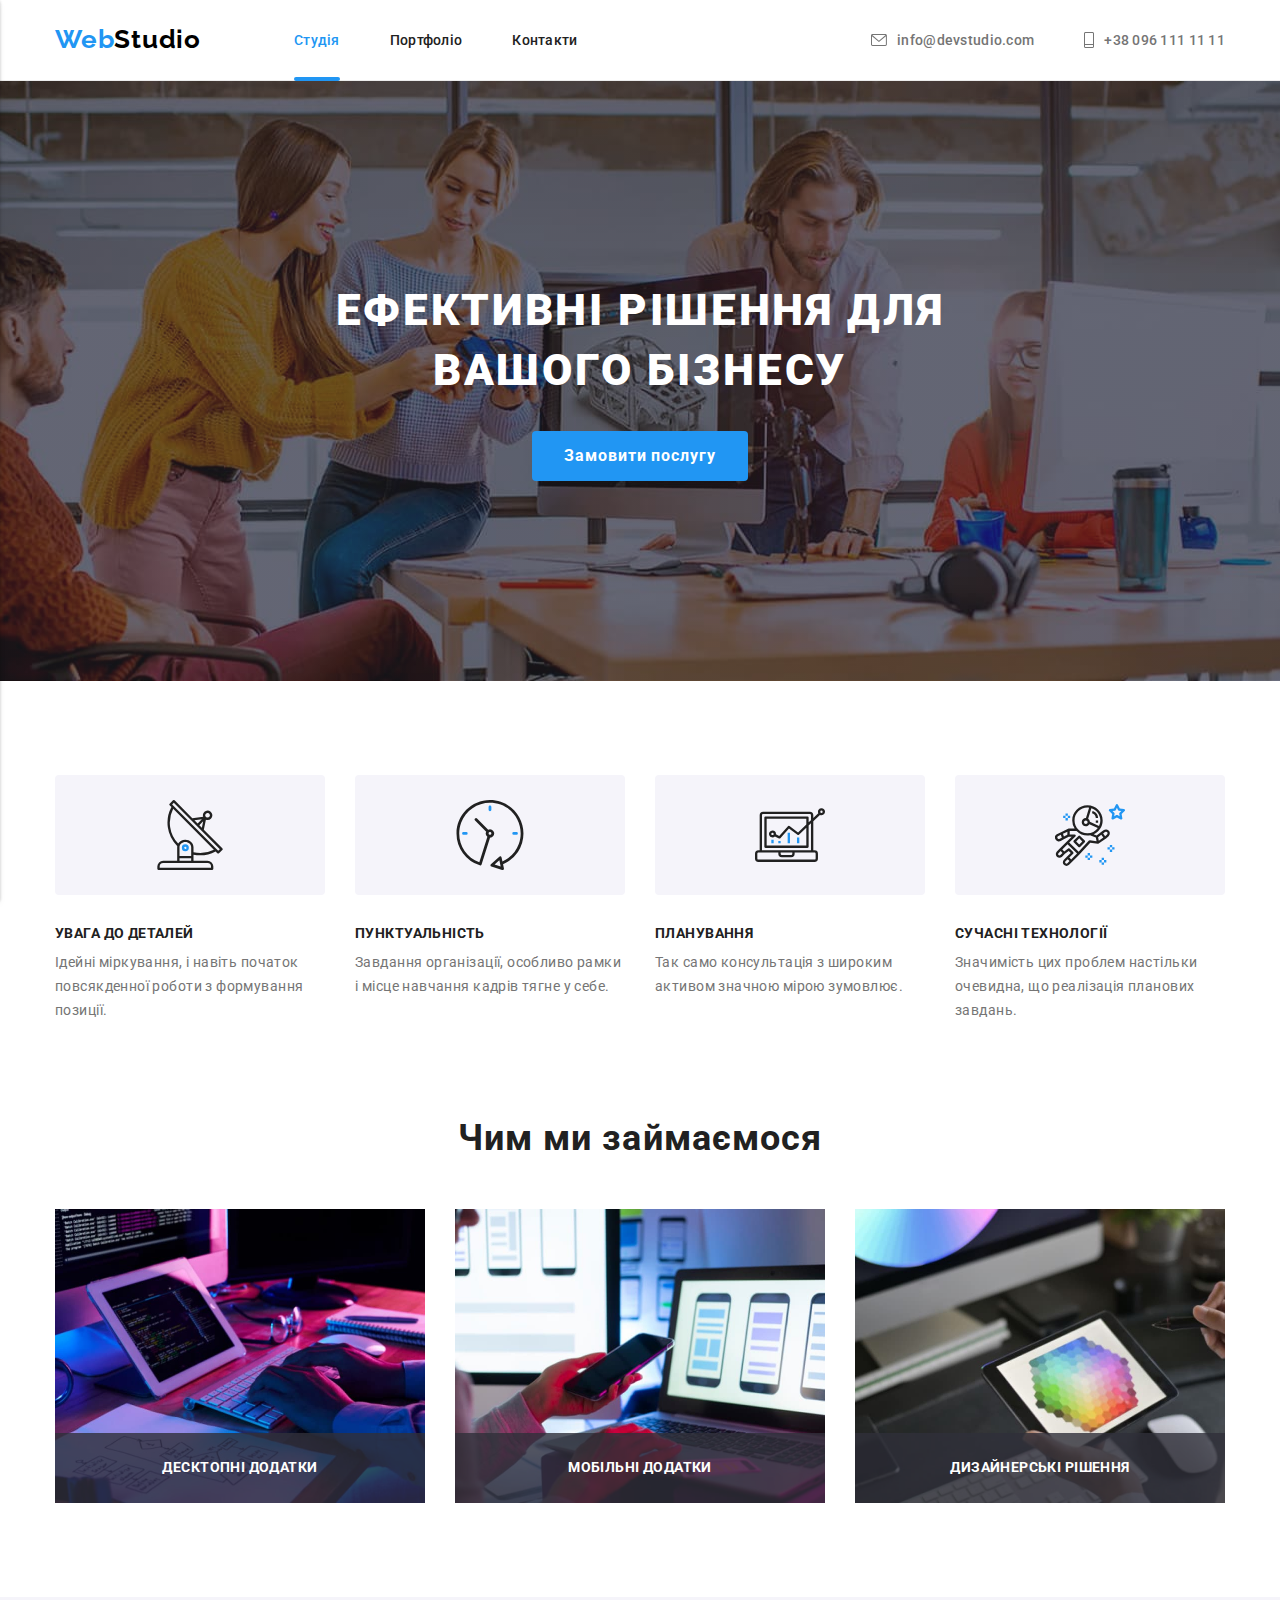
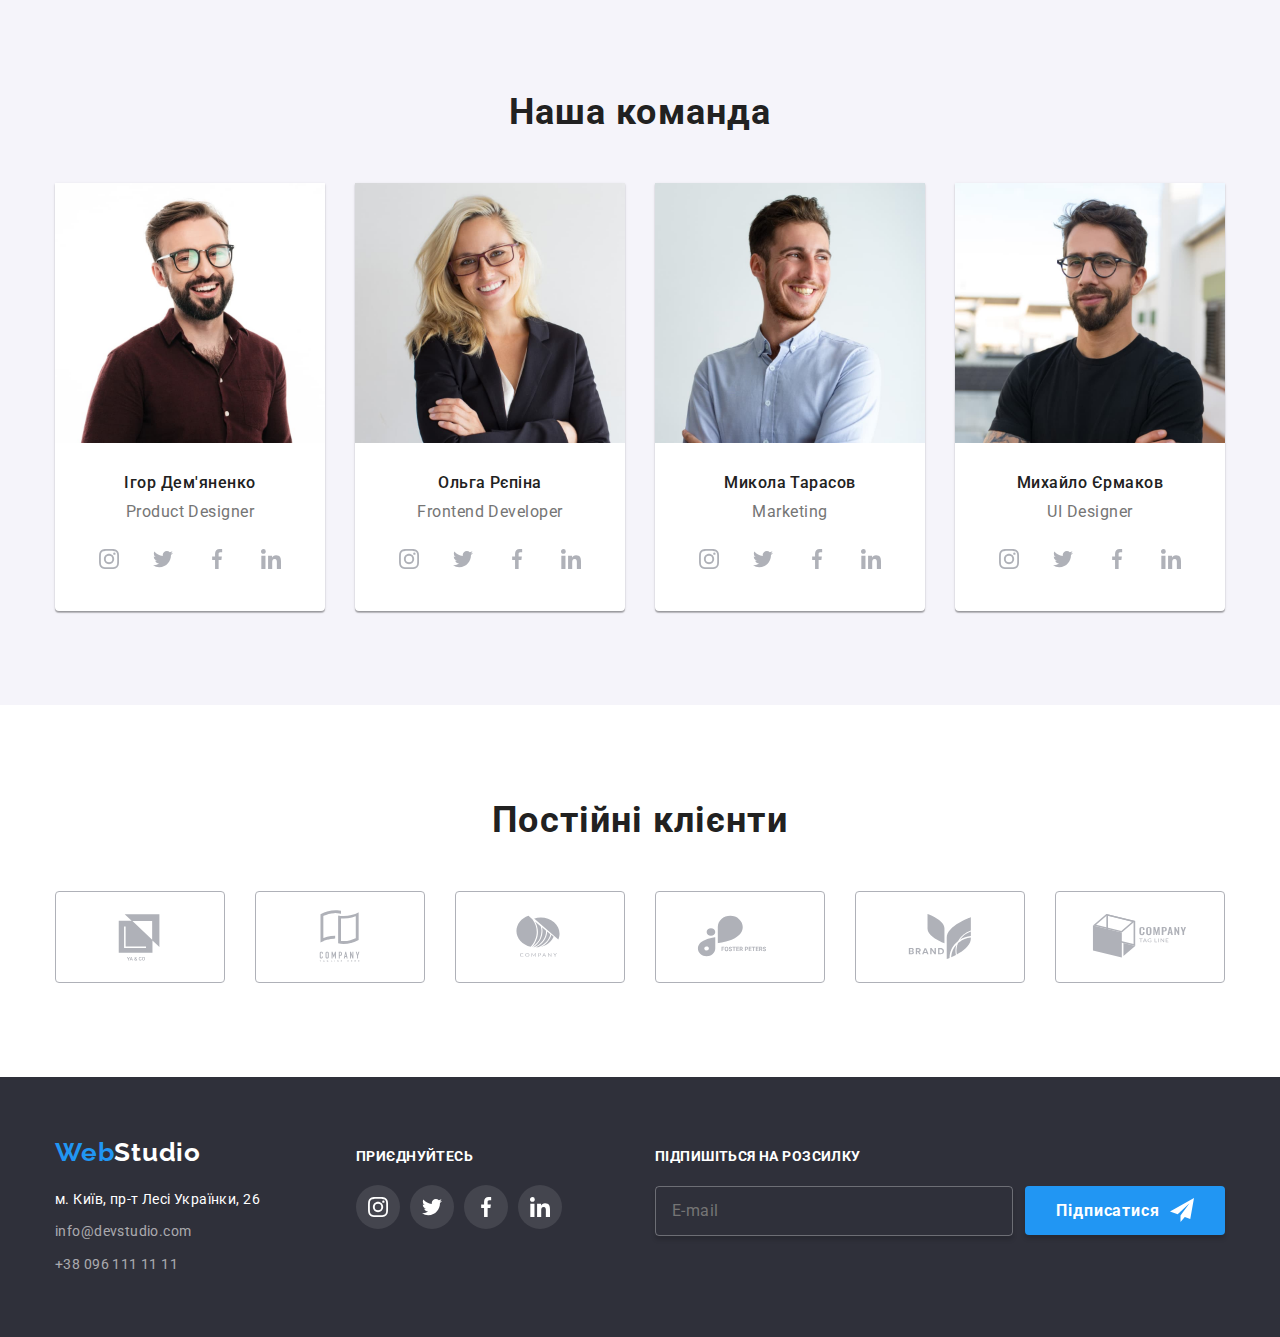
==== commit 89ecf73a: "fixed" ====
--- a/index.html
+++ b/index.html
@@ -206,11 +206,14 @@
                   media="(min-width: 768px)"
                   sizes="354px"
                 />
+                <source
+                  srcset="./images/team-1-mob@450.jpeg 450w, ./images/team-1-mob@900.jpeg 900w"
+                  media="(max-width: 767px)"
+                  sizes="450px"
+                />
                 <img
-                  srcset="./images/team-1-mob@450.jpeg 450w, ./images/team-1-mob@900.jpeg 900w"
                   src="./images/team-1-mob@450.jpeg"
                   alt="Чоловік в окулярах, який посміхається"
-                  sizes="450px"
                 />
               </picture>
               <div class="team__container">
@@ -260,12 +263,12 @@
                   media="(min-width: 768px)"
                   sizes="354px"
                 />
-                <img
+                <source
                   srcset="./images/team-2-mob@450.jpeg 450w, ./images/team-2-mob@900.jpeg 900w"
-                  src="./images/team-2-mob@450.jpeg"
-                  alt="Жінка в окулярах, яка посміхається"
+                  media="(max-width: 767px)"
                   sizes="450px"
                 />
+                <img src="./images/team-2-mob@450.jpeg" alt="Жінка в окулярах, яка посміхається" />
               </picture>
               <div class="team__container">
                 <h3 class="team__title">Ольга Рєпіна</h3>
@@ -314,12 +317,12 @@
                   media="(min-width: 768px)"
                   sizes="354px"
                 />
-                <img
+                <source
                   srcset="./images/team-3-mob@450.jpeg 450w, ./images/team-3-mob@900.jpeg 900w"
-                  src="./images/team-3-mob@450.jpeg"
-                  alt="Чоловік, який посміхається"
+                  media="(max-width: 767px)"
                   sizes="450px"
                 />
+                <img src="./images/team-3-mob@450.jpeg" alt="Чоловік, який посміхається" />
               </picture>
 
               <div class="team__container">
@@ -369,12 +372,12 @@
                   media="(min-width: 768px)"
                   sizes="354px"
                 />
-                <img
+                <source
                   srcset="./images/team-4-mob@450.jpeg 450w, ./images/team-4-mob@900.jpeg 900w"
-                  src="./images/team-4-mob@450.jpeg"
-                  alt="Чоловік в окулярах, який підморгує"
+                  media="(max-width: 767px)"
                   sizes="450px"
                 />
+                <img src="./images/team-4-mob@450.jpeg" alt="Чоловік в окулярах, який підморгує" />
               </picture>
 
               <div class="team__container">
@@ -624,9 +627,14 @@
                 <use href="./images/icons.svg#icon-phone"></use>
               </svg>
             </div>
-            <label for="user-email" class="callback-form__label">Пошта</label>
+            <label for="users-email" class="callback-form__label">Пошта</label>
             <div class="callback-form__wrapper">
-              <input type="email" id="user-email" name="user-email" class="callback-form__input" />
+              <input
+                type="email"
+                id="users-email"
+                name="users-email"
+                class="callback-form__input"
+              />
               <svg class="callback-form__icon">
                 <use href="./images/icons.svg#icon-email"></use>
               </svg>
@@ -652,7 +660,7 @@
                   <use href="./images/icons.svg#icon-check"></use>
                 </svg>
                 <span
-                  >Погоджуюся з розсилкою та приймаю&nbsp
+                  >Погоджуюся з розсилкою та приймаю&nbsp;
                   <a href="#" class="terms__link">Умови договору</a></span
                 >
               </label>
--- a/css/main.min.css
+++ b/css/main.min.css
@@ -1 +1 @@
-/*! modern-normalize v1.1.0 | MIT License | https://github.com/sindresorhus/modern-normalize */*,::after,::before{box-sizing:border-box}html{-moz-tab-size:4;-o-tab-size:4;tab-size:4}html{line-height:1.15;-webkit-text-size-adjust:100%}body{margin:0}body{font-family:system-ui,-apple-system,"Segoe UI",Roboto,Helvetica,Arial,sans-serif,"Apple Color Emoji","Segoe UI Emoji"}hr{height:0;color:inherit}abbr[title]{-webkit-text-decoration:underline dotted;text-decoration:underline dotted}b,strong{font-weight:bolder}code,kbd,pre,samp{font-family:ui-monospace,SFMono-Regular,Consolas,"Liberation Mono",Menlo,monospace;font-size:1em}small{font-size:80%}sub,sup{font-size:75%;line-height:0;position:relative;vertical-align:baseline}sub{bottom:-0.25em}sup{top:-0.5em}table{text-indent:0;border-color:inherit}button,input,optgroup,select,textarea{font-family:inherit;font-size:100%;line-height:1.15;margin:0}button,select{text-transform:none}[type=button],[type=reset],[type=submit],button{-webkit-appearance:button}::-moz-focus-inner{border-style:none;padding:0}:-moz-focusring{outline:1px dotted ButtonText}:-moz-ui-invalid{box-shadow:none}legend{padding:0}progress{vertical-align:baseline}::-webkit-inner-spin-button,::-webkit-outer-spin-button{height:auto}[type=search]{-webkit-appearance:textfield;outline-offset:-2px}::-webkit-search-decoration{-webkit-appearance:none}::-webkit-file-upload-button{-webkit-appearance:button;font:inherit}summary{display:list-item}body{background-color:#fff;color:#212121;font-family:roboto,sans-serif}main{overflow-x:hidden}h1,h2,h3,h4,h5,h6,p,ul,ol{margin:0;padding:0}ul,ol{list-style:none}a{text-decoration:none}button{cursor:pointer}.visually-hidden{position:absolute;white-space:nowrap;width:1px;height:1px;overflow:hidden;border:0;padding:0;clip:rect(0 0 0 0);-webkit-clip-path:inset(50%);clip-path:inset(50%);margin:-1px}img{display:block;max-width:100%;height:auto}.container{margin-left:auto;margin-right:auto;padding-left:15px;padding-right:15px}@media screen and (min-width: 480px){.container{width:480px}}@media screen and (min-width: 768px){.container{width:768px}}@media screen and (min-width: 1200px){.container{width:1200px}}.section{padding-top:60px;padding-bottom:60px;text-align:center}@media screen and (min-width: 1200px){.section{padding-top:94px;padding-bottom:94px}}.section__title{font-weight:700;font-size:28px;line-height:1.17;letter-spacing:.03em;margin-bottom:30px}@media screen and (min-width: 1200px){.section__title{margin-bottom:50px;font-size:36px}}.section--nopaddingtop{padding-top:0}@media screen and (max-width: 1199px){.section--nopaddingtop{display:none}}.section--otherbackground{background-color:#f5f4fa}.button{font-weight:700;line-height:1.87;letter-spacing:.06em;background-color:#2196f3;color:#fff;border-radius:4px}.logo{font-family:Raleway;font-weight:700;font-size:24px;line-height:1.17;letter-spacing:.03em}@media screen and (min-width: 1200px){.logo{font-size:26px}}.logo__accent{color:#2196f3}.socials-box{text-align:center}@media screen and (min-width: 1200px){.socials-box{margin-left:70px;text-align:left}}.socials-box__subtitle{color:#fff;font-weight:700;font-size:14px;line-height:1.17;letter-spacing:.03em;text-transform:uppercase}@media screen and (min-width: 768px)and (max-width: 1199px){.socials-box__subtitle{padding-top:5px}}.socials{display:flex;gap:10px}.socials__item{width:44px;height:44px}.socials__link{display:flex;align-items:center;justify-content:center;width:100%;height:100%;border-radius:50%;fill:#afb1b8;transition:background-color 250ms cubic-bezier(0.4, 0, 0.2, 1),fill 250ms cubic-bezier(0.4, 0, 0.2, 1)}.socials__link:hover,.socials__link:focus{background-color:#2196f3;fill:#fff}.socials__link--white{fill:#fff;background-color:rgba(255,255,255,.1);transition:background-color 250ms cubic-bezier(0.4, 0, 0.2, 1)}.socials__icon{width:20px;height:20px}.header{border-bottom:1px solid #ececec}.header__container{display:flex}@media screen and (max-width: 767px){.header__container{padding-top:16px;padding-bottom:16px;padding-right:23px;align-items:center;justify-content:space-between}}@media screen and (min-width: 768px){.header__container{align-items:center}}.header__logo{color:#000}@media screen and (min-width: 768px){.header__logo{margin-right:88px}}@media screen and (min-width: 1200px){.header__logo{padding-top:24px;padding-bottom:25px;margin-right:93px}}.site-nav{display:none}@media screen and (min-width: 768px){.site-nav{display:flex;gap:50px}}.site-nav__link{display:inline-flex;position:relative;padding-top:32px;padding-bottom:32px;color:#212121;font-weight:500;font-size:14px;line-height:1.17;letter-spacing:.02em;transition:color 250ms cubic-bezier(0.4, 0, 0.2, 1)}.site-nav__link:hover,.site-nav__link:focus{color:#2196f3}.site-nav__link--current{color:#2196f3}.site-nav__link--current::after{position:absolute;bottom:-1px;left:0;content:"";background-color:#2196f3;height:4px;width:100%;border-radius:2px}@media screen and (max-width: 767px){.header__nav{height:40px}}.header__burger-menu{display:inline-flex;margin:0;padding:0;border:none;background-color:rgba(0,0,0,0);fill:#212121}.header__burger-menu:hover,.header__burger-menu:focus{fill:#2196f3}@media screen and (min-width: 768px){.header__burger-menu{display:none}}.mobile-menu{transform:translateX(-100%);position:fixed;top:0;left:0;width:100%;height:100%;background-color:#fff;overflow-y:scroll;box-shadow:0px 1px 3px rgba(0,0,0,.16),0px 2px 4px rgba(0,0,0,.08),0px 4px 8px rgba(0,0,0,.04);transition:transform 250ms cubic-bezier(0.4, 0, 0.2, 1)}.mobile-menu.is-open{transform:translateX(0)}.mobile-menu__container{position:relative;padding:48px 40px}.mobile-menu__close-button{position:absolute;top:10px;right:15px;margin:0;padding:0;border:none;background-color:rgba(0,0,0,0);fill:#212121}.mobile-menu__close-button:hover,.mobile-menu__close-button:focus{fill:#2196f3}.mobile-menu__link{color:#212121;font-size:40px;font-weight:500;line-height:1.17;letter-spacing:.02em}.mobile-menu__link--current{color:#2196f3}.mobile-menu__link:hover,.mobile-menu__link:focus{color:#2196f3}.mobile-menu__item{margin-bottom:32px}.mobile-menu__nav{margin-bottom:302px}.mobile-menu__phone{color:#2196f3;font-size:34px;font-weight:500;line-height:1.17;letter-spacing:.02em}.mobile-menu__phone:hover,.mobile-menu__phone:focus{fill:#757575}.mobile-menu__email{color:#757575;font-size:24px;font-weight:500;line-height:1.17;letter-spacing:.02em}.mobile-menu__email:hover,.mobile-menu__email:focus{fill:#2196f3}.mobile-menu__contacts{margin-bottom:64px}.mobile-menu__socials{display:flex;align-items:center;flex-wrap:wrap;gap:21px}.mobile-menu__social-link{color:#2196f3;font-size:18px;font-weight:500;line-height:1.22;letter-spacing:.02em}.mobile-menu__social-link:hover,.mobile-menu__social-link:focus{fill:#757575}.mobile-menu__social-item{position:relative}.mobile-menu__social-item::after{content:"";display:inline-block;position:absolute;right:-10px;top:50%;transform:translateY(-50%);background-color:rgba(33,33,33,.2);width:1px;height:22px}.mobile-menu__social-item:last-child::after{display:none}.contacts{display:none}@media screen and (min-width: 768px)and (max-width: 1199px){.contacts{display:flex;margin-left:auto;flex-direction:column;align-items:flex-start;justify-content:center;gap:10px}}@media screen and (min-width: 1200px){.contacts{display:flex;margin-left:auto}}.contacts__icon{fill:currentColor}@media screen and (min-width: 768px){.contacts__icon{margin-right:8px}}@media screen and (min-width: 1200px){.contacts__icon{margin-right:10px}}.contacts__icon--envelope{width:14px;height:10px}@media screen and (min-width: 1200px){.contacts__icon--envelope{width:16px;height:12px}}.contacts__icon--mobile{width:10px;height:14px}@media screen and (min-width: 1200px){.contacts__icon--mobile{width:10px;height:16px}}.contacts__item{margin-right:50px}@media screen and (min-width: 767px)and (max-width: 1199px){.contacts__item{margin-right:0}}.contacts__item:last-child{margin-right:0}.contacts__link{display:flex;align-items:center;justify-content:center;color:#757575;font-size:12px;font-weight:500;line-height:1.17;letter-spacing:.02em;transition:color 250ms cubic-bezier(0.4, 0, 0.2, 1)}@media screen and (min-width: 1200px){.contacts__link{padding-top:32px;padding-bottom:32px;font-size:14px}}.contacts__link:hover,.contacts__link:focus{color:#2196f3}.hero{background-image:linear-gradient(rgba(47, 48, 58, 0.4), rgba(47, 48, 58, 0.4)),url(../images/hero-bgd-mob.jpeg);background-repeat:no-repeat;background-position:center;background-size:cover;text-align:center;min-height:400px;max-width:1600px;margin-left:auto;margin-right:auto;padding:118px 0px}@media(min-device-pixel-ratio: 2),(-webkit-min-device-pixel-ratio: 2),(min-resolution: 192dpi),(min-resolution: 2dppx){.hero{background-image:linear-gradient(rgba(47, 48, 58, 0.4), rgba(47, 48, 58, 0.4)),url(../images/hero-bgd-mob@2x.jpeg)}}@media screen and (min-width: 768px){.hero{background-image:linear-gradient(rgba(47, 48, 58, 0.4), rgba(47, 48, 58, 0.4)),url(../images/hero-bgd-tab.jpeg)}}@media screen and (min-width: 768px)and (min-device-pixel-ratio: 2),screen and (min-width: 768px)and (-webkit-min-device-pixel-ratio: 2),screen and (min-width: 768px)and (min-resolution: 192dpi),screen and (min-width: 768px)and (min-resolution: 2dppx){.hero{background-image:linear-gradient(rgba(47, 48, 58, 0.4), rgba(47, 48, 58, 0.4)),url(../images/hero-bgd-tab@2x.jpeg)}}@media screen and (min-width: 1200px){.hero{padding:200px 0px;background-image:linear-gradient(rgba(47, 48, 58, 0.4), rgba(47, 48, 58, 0.4)),url(../images/hero-bgd.jpeg)}}@media screen and (min-width: 1200px)and (min-device-pixel-ratio: 2),screen and (min-width: 1200px)and (-webkit-min-device-pixel-ratio: 2),screen and (min-width: 1200px)and (min-resolution: 192dpi),screen and (min-width: 1200px)and (min-resolution: 2dppx){.hero{background-image:linear-gradient(rgba(47, 48, 58, 0.4), rgba(47, 48, 58, 0.4)),url(../images/hero-bgd@2x.jpeg)}}.hero__title{max-width:360px;margin-left:auto;margin-right:auto;font-size:26px;text-transform:uppercase;font-weight:900;line-height:1.62;letter-spacing:.06em;color:#fff}@media screen and (min-width: 1200px){.hero__title{font-size:44px;line-height:1.36;max-width:696px}}.hero__button{margin-top:30px;padding:10px 24px;border:0;transition:background-color 250ms cubic-bezier(0.4, 0, 0.2, 1),text-shadow 250ms cubic-bezier(0.4, 0, 0.2, 1)}@media screen and (min-width: 1200px){.hero__button{padding:10px 32px}}.hero__button:hover,.hero__button:focus{background-color:#188ce8;box-shadow:0px,4px,4px,rgba(0,0,0,.15)}.features{display:flex;gap:30px;flex-wrap:wrap}@media screen and (min-width: 1200px){.features{flex-wrap:nowrap}}.features__item{width:100%}@media screen and (min-width: 768px){.features__item{width:calc((100% - 30px)/2)}}@media screen and (min-width: 1200px){.features__item{width:calc((100% - 90px)/4)}}.features__container{display:flex;align-items:center;justify-content:center;background-color:#f5f4fa;border-radius:4px;height:120px}.features__icon{width:70px;height:70px}.features__title{text-align:center;margin-top:30px;color:#212121;text-transform:uppercase;font-weight:700;font-size:14px;line-height:1.17;letter-spacing:.03em}@media screen and (min-width: 768px){.features__title{text-align:left}}.features__description{text-align:left;margin-top:10px;color:#757575;font-size:14px;line-height:1.71;letter-spacing:.03em}@media screen and (min-width: 1200px){.works{display:flex}}.works__item{position:relative;margin-right:30px;width:calc((100% - 60px)/3)}.works__item:last-child{margin-right:0}.works__box{display:flex;align-items:center;justify-content:center;position:absolute;bottom:0;background-color:rgba(47,48,58,.8);height:70px;width:100%}.works__title{color:#fff;text-transform:uppercase;font-size:14px;font-weight:700;line-height:1.14;letter-spacing:.03em}.team{display:flex;gap:30px;flex-wrap:wrap}@media screen and (min-width: 1200px){.team{flex-wrap:nowrap}}.team__item{width:100%;background-color:#fff;border-bottom-right-radius:4px;border-bottom-left-radius:4px;box-shadow:0px 2px 1px rgba(0,0,0,.2),0px 1px 1px rgba(0,0,0,.14),0px 1px 3px rgba(0,0,0,.12)}@media screen and (min-width: 768px){.team__item{width:calc((100% - 30px)/2)}}@media screen and (min-width: 1200px){.team__item{width:calc((100% - 90px)/4)}}.team__container{padding-top:30px;padding-bottom:24px}@media screen and (min-width: 1200px){.team__container{padding-bottom:30px}}.team__title{color:#212121;font-weight:500;font-size:16px;line-height:1.19;letter-spacing:.03em}.team__description{margin-top:10px;color:#757575;font-size:16px;line-height:1.19;letter-spacing:.03em}.team__socials{justify-content:center;margin-top:16px}.clients{display:flex;flex-wrap:wrap;gap:30px}@media screen and (min-width: 1200px){.clients{display:flex;align-items:center;justify-content:center}}.clients__item{height:92px;width:calc((100% - 30px)/2)}@media screen and (min-width: 768px){.clients__item{width:calc((100% - 60px)/3)}}@media screen and (min-width: 1200px){.clients__item{width:calc((100% - 150px)/6)}}.clients__link{display:flex;align-items:center;justify-content:center;width:100%;height:100%;fill:#afb1b8;border:1px solid #afb1b8;border-radius:4px;transition:border-color 250ms cubic-bezier(0.4, 0, 0.2, 1),fill 250ms cubic-bezier(0.4, 0, 0.2, 1)}.clients__link:hover,.clients__link:focus{fill:#2196f3;border-color:#2196f3}.clients__icon{width:106px;height:60px}.backdrop{position:fixed;top:0;left:0;width:100%;height:100%;background-color:rgba(0,0,0,.2);z-index:1;opacity:1;transition:opacity 250ms cubic-bezier(0.4, 0, 0.2, 1),visibility 250ms cubic-bezier(0.4, 0, 0.2, 1);padding-left:15px;padding-right:15px;padding-top:93px;overflow-y:scroll}@media screen and (min-width: 768px){.backdrop{padding-left:159px;padding-right:159px;padding-top:208px}}@media screen and (min-width: 1200px){.backdrop{padding:0}}.is-hidden{opacity:0;visibility:hidden;pointer-events:none}.modal{padding:40px;background-color:#fff;box-shadow:0px 2px 1px rgba(0,0,0,.2),0px 1px 1px rgba(0,0,0,.14),0px 1px 3px rgba(0,0,0,.12);border-radius:4px;transform:scale(1);transition:transform 250ms cubic-bezier(0.4, 0, 0.2, 1),scale 250ms cubic-bezier(0.4, 0, 0.2, 1)}@media screen and (min-width: 480px){.modal{width:450px;height:609px;margin-left:auto;margin-right:auto}}@media screen and (min-width: 1200px){.modal{position:absolute;left:50%;top:50%;transform:translate(-50%, -50%);width:528px;height:581px}}.backdrop.is-hidden .modal{transform:scale(1.2)}@media screen and (min-width: 1200px){.backdrop.is-hidden .modal{transform:translate(-50%, -50%)}}.modal__button{display:flex;align-items:center;justify-content:center;position:absolute;right:8px;top:8px;width:30px;height:30px;border:1px solid rgba(0,0,0,.1);border-radius:50%;color:#000;background-color:#fff}.modal__button:hover,.modal__button:focus{color:#2196f3}.modal__icon-cross{fill:currentColor}.callback-box{margin-left:auto;margin-right:auto}.callback-box__caption{color:#212121;font-size:20px;font-weight:700;line-height:1.15;letter-spacing:.03em;text-align:center}.callback-form{display:flex;flex-direction:column;margin-top:12px}.callback-form__label{margin-bottom:4px;color:#757575;font-size:12px;line-height:1.17;letter-spacing:.01em}.callback-form__wrapper{position:relative;margin-bottom:10px}.callback-form__wrapper--nomargin{margin-bottom:0}.callback-form__input{width:100%;height:40px;padding:14px 15px 14px 36px;border:1px solid rgba(33,33,33,.2);border-radius:4px;outline:0;fill:#212121;font-size:12px;transition:border-color 250ms cubic-bezier(0.4, 0, 0.2, 1)}@media screen and (min-width: 480px){.callback-form__input{width:370px}}@media screen and (min-width: 1200px){.callback-form__input{width:448px}}.callback-form__input:focus{border-color:#2196f3}.callback-form__icon{position:absolute;left:12px;top:50%;transform:translateY(-50%);width:18px;height:18px;transition:fill 250ms cubic-bezier(0.4, 0, 0.2, 1)}.callback-form__input:focus+.callback-form__icon{fill:#2196f3}.callback-form__comment{width:100%;height:120px;padding:12px 16px;border:1px solid rgba(33,33,33,.2);border-radius:4px;outline:0;resize:none;font-size:12px;transition:border-color 250ms cubic-bezier(0.4, 0, 0.2, 1)}@media screen and (min-width: 480px){.callback-form__comment{width:370px}}@media screen and (min-width: 1200px){.callback-form__comment{width:448px}}.callback-form__comment::-moz-placeholder{font-size:12px;line-height:1.16;letter-spacing:.01em;color:rgba(117,117,117,.5)}.callback-form__comment:-ms-input-placeholder{font-size:12px;line-height:1.16;letter-spacing:.01em;color:rgba(117,117,117,.5)}.callback-form__comment::placeholder{font-size:12px;line-height:1.16;letter-spacing:.01em;color:rgba(117,117,117,.5)}.callback-form__comment:focus{border-color:#2196f3}.terms{margin-top:20px}.terms__label{display:flex;align-items:center;font-size:12px;line-height:1.17;letter-spacing:.03em;color:#757575}@media screen and (min-width: 1200px){.terms__label{font-size:14px;line-height:1.71}}.terms__link{color:#2196f3;text-decoration:underline}.terms__icon{margin-right:8px;min-width:16px;max-width:16px;height:15px;border:2px solid #212121;border-radius:2px}.terms__checkbox:checked+.terms__icon{background-color:#2196f3;border:0px}.terms__checkbox:focus+.terms__icon{border-color:#2196f3}.terms__checkbox{margin-right:8px}.callback-form__button{width:200px;height:50px;margin-left:auto;margin-right:auto;margin-top:30px;border:0;text-align:center;box-shadow:0px 4px 4px rgba(0,0,0,.15);transition:background-color 250ms cubic-bezier(0.4, 0, 0.2, 1)}.callback-form__button:hover,.callback-form__button:focus{background-color:#188ce8}.filter{display:flex;flex-wrap:wrap}@media screen and (min-width: 768px){.filter{display:flex;align-items:center;justify-content:center}}.filter__item{margin-right:8px;margin-bottom:15px}@media screen and (min-width: 768px){.filter__item{margin-bottom:0}}.filter__item:last-child{margin-right:0}.filter__button{padding:6px 22px;color:#212121;background-color:#f5f4fa;font-weight:500;font-size:16px;line-height:1.63;letter-spacing:.03em;border-radius:4px;border:0;transition:background-color 250ms cubic-bezier(0.4, 0, 0.2, 1),color 250ms cubic-bezier(0.4, 0, 0.2, 1),box-shadow 250ms cubic-bezier(0.4, 0, 0.2, 1)}.filter__button:first-child{padding:6px 25px}.filter__button:hover,.filter__button:focus{background-color:#2196f3;color:#fff;box-shadow:0px 2px 2px rgba(0,0,0,.12),0px 1px 2px rgba(0,0,0,.08),0px 3px 1px rgba(0,0,0,.1)}.portfolio__cards{display:flex;flex-direction:column;align-items:center;margin-top:25px;gap:30px}@media screen and (min-width: 768px){.portfolio__cards{align-items:flex-start;flex-direction:row;flex-wrap:wrap;margin-top:50px}}@media screen and (min-width: 1200px){.portfolio__cards{margin-left:-30px;margin-bottom:-30px;gap:0}}.card{width:100%;background-color:#fff}@media screen and (min-width: 480px){.card{width:450px;height:404px}}@media screen and (min-width: 768px){.card{flex-basis:calc((100% - 30px)/2);height:440px}}@media screen and (min-width: 1200px){.card{flex-basis:calc(33.3333333333% - 30px);height:404px;margin-left:30px;margin-bottom:30px}}.card__link{display:flex;flex-direction:column;height:100%;transition:box-shadow 250ms cubic-bezier(0.4, 0, 0.2, 1)}.card__link:hover,.card__link:focus{box-shadow:1px 4px 6px rgba(0,0,0,.16),0px 4px 4px rgba(0,0,0,.06),0px 1px 1px rgba(0,0,0,.12)}.card__wrapper{position:relative;overflow:hidden}.card__popup{display:flex;align-items:center;text-align:left;overflow:hidden;position:absolute;bottom:-100%;width:100%;height:100%;padding-left:24px;padding-right:24px;background-color:rgba(33,150,243,.9);color:#fff;font-size:18px;line-height:1.55;letter-spacing:.03em;transition:transform 250ms cubic-bezier(0.4, 0, 0.2, 1)}.card__link:hover .card__popup,.card__link:focus .card__popup{transform:translateY(-100%)}.card__thumb{flex-grow:1;padding:20px 24px;border-left:solid 1px #eee;border-right:solid 1px #eee;border-bottom:solid 1px #eee;text-align:left}.card__subtitle{color:#212121;font-weight:700;font-size:18px;line-height:2;letter-spacing:.06em}.card__description{margin-top:4px;color:#757575;line-height:1.88;letter-spacing:.03em}.footer{padding-top:60px;padding-bottom:60px;background-color:#2f303a}.footer__container{display:flex;flex-direction:column;align-items:center;gap:60px}@media screen and (min-width: 768px)and (max-width: 1199px){.footer__container{padding-left:76px;padding-right:89px;flex-direction:row;flex-wrap:wrap;justify-content:space-between;align-items:flex-start}}@media screen and (min-width: 1200px){.footer__container{flex-direction:row;align-items:baseline;gap:0px}}.footer__box{text-align:center}@media screen and (min-width: 768px)and (max-width: 1199px){.footer__box{width:262px}}@media screen and (min-width: 1200px){.footer__box{text-align:left;flex-grow:1}}.footer__logo{color:#fff}.footer__socials{margin-top:20px}address{margin-top:20px;font-style:normal}.address__item{margin-bottom:8px;font-size:14px;line-height:1.71;letter-spacing:.03em;transition:color 250ms cubic-bezier(0.4, 0, 0.2, 1)}.address__item:last-child{margin-bottom:0}@media screen and (min-width: 1200px){.address__item{margin-bottom:9px}}.address__map{color:#fff}.address__map:focus,.address__map:hover{color:#2196f3}.address__email,.address__phone{color:rgba(255,255,255,.6)}.address__email:hover,.address__email:focus,.address__phone:hover,.address__phone:focus{color:#2196f3}.subscribe-box{text-align:center}@media screen and (min-width: 1200px){.subscribe-box{margin-left:93px;text-align:left}}.subscribe__label{color:#fff;font-weight:700;font-size:14px;line-height:1.17;letter-spacing:.03em;text-transform:uppercase}.subscribe__wrapper{margin-top:20px;display:flex;flex-wrap:wrap;justify-content:center;gap:20px}@media screen and (min-width: 1200px){.subscribe__wrapper{gap:12px;height:50px}}.subscribe__input{display:inline-block;padding:15px 16px;height:100%;width:100%;background-color:rgba(0,0,0,0);border-radius:4px;border:1px solid rgba(255,255,255,.3);line-height:1.25;letter-spacing:.03em;color:rgba(255,255,255,.6);box-shadow:0px 4px 4px rgba(0,0,0,.15);outline:0}@media screen and (min-width: 768px){.subscribe__input{width:450px}}@media screen and (min-width: 1200px){.subscribe__input{width:358px}}.subscribe__button{display:flex;align-items:center;justify-content:center;gap:10px;padding:10px 31px;max-width:200px;height:100%;fill:#fff;border:0;box-shadow:0px 4px 4px rgba(0,0,0,.15)}@media screen and (min-width: 1200px){.subscribe__button{padding:10px 28px;width:200px}}.subscribe__button:hover,.subscribe__button:focus{background-color:#188ce8}.subscribe__icon{width:24px;height:24px}/*# sourceMappingURL=main.min.css.map */+/*! modern-normalize v1.1.0 | MIT License | https://github.com/sindresorhus/modern-normalize */*,::after,::before{box-sizing:border-box}html{-moz-tab-size:4;-o-tab-size:4;tab-size:4}html{line-height:1.15;-webkit-text-size-adjust:100%}body{margin:0}body{font-family:system-ui,-apple-system,"Segoe UI",Roboto,Helvetica,Arial,sans-serif,"Apple Color Emoji","Segoe UI Emoji"}hr{height:0;color:inherit}abbr[title]{-webkit-text-decoration:underline dotted;text-decoration:underline dotted}b,strong{font-weight:bolder}code,kbd,pre,samp{font-family:ui-monospace,SFMono-Regular,Consolas,"Liberation Mono",Menlo,monospace;font-size:1em}small{font-size:80%}sub,sup{font-size:75%;line-height:0;position:relative;vertical-align:baseline}sub{bottom:-0.25em}sup{top:-0.5em}table{text-indent:0;border-color:inherit}button,input,optgroup,select,textarea{font-family:inherit;font-size:100%;line-height:1.15;margin:0}button,select{text-transform:none}[type=button],[type=reset],[type=submit],button{-webkit-appearance:button}::-moz-focus-inner{border-style:none;padding:0}:-moz-focusring{outline:1px dotted ButtonText}:-moz-ui-invalid{box-shadow:none}legend{padding:0}progress{vertical-align:baseline}::-webkit-inner-spin-button,::-webkit-outer-spin-button{height:auto}[type=search]{-webkit-appearance:textfield;outline-offset:-2px}::-webkit-search-decoration{-webkit-appearance:none}::-webkit-file-upload-button{-webkit-appearance:button;font:inherit}summary{display:list-item}body{background-color:#fff;color:#212121;font-family:roboto,sans-serif}main{overflow-x:hidden}h1,h2,h3,h4,h5,h6,p,ul,ol{margin:0;padding:0}ul,ol{list-style:none}a{text-decoration:none}button{cursor:pointer}.visually-hidden{position:absolute;white-space:nowrap;width:1px;height:1px;overflow:hidden;border:0;padding:0;clip:rect(0 0 0 0);-webkit-clip-path:inset(50%);clip-path:inset(50%);margin:-1px}img{display:block;max-width:100%;height:auto}.container{margin-left:auto;margin-right:auto;padding-left:15px;padding-right:15px}@media screen and (min-width: 480px){.container{width:480px}}@media screen and (min-width: 768px){.container{width:768px}}@media screen and (min-width: 1200px){.container{width:1200px}}.section{padding-top:60px;padding-bottom:60px;text-align:center}@media screen and (min-width: 1200px){.section{padding-top:94px;padding-bottom:94px}}.section__title{font-weight:700;font-size:28px;line-height:1.17;letter-spacing:.03em;margin-bottom:30px}@media screen and (min-width: 1200px){.section__title{margin-bottom:50px;font-size:36px}}.section--nopaddingtop{padding-top:0}@media screen and (max-width: 1199px){.section--nopaddingtop{display:none}}.section--otherbackground{background-color:#f5f4fa}.button{font-weight:700;line-height:1.87;letter-spacing:.06em;background-color:#2196f3;color:#fff;border-radius:4px}.logo{font-family:Raleway;font-weight:700;font-size:24px;line-height:1.17;letter-spacing:.03em}@media screen and (min-width: 1200px){.logo{font-size:26px}}.logo__accent{color:#2196f3}.socials-box{text-align:center}@media screen and (min-width: 1200px){.socials-box{margin-left:70px;text-align:left}}.socials-box__subtitle{color:#fff;font-weight:700;font-size:14px;line-height:1.17;letter-spacing:.03em;text-transform:uppercase}.socials{display:flex;gap:10px}.socials__item{width:44px;height:44px}.socials__link{display:flex;align-items:center;justify-content:center;width:100%;height:100%;border-radius:50%;fill:#afb1b8;transition:background-color 250ms cubic-bezier(0.4, 0, 0.2, 1),fill 250ms cubic-bezier(0.4, 0, 0.2, 1)}.socials__link:hover,.socials__link:focus{background-color:#2196f3;fill:#fff}.socials__link--white{fill:#fff;background-color:rgba(255,255,255,.1);transition:background-color 250ms cubic-bezier(0.4, 0, 0.2, 1)}.socials__icon{width:20px;height:20px}.header{border-bottom:1px solid #ececec}.header__container{display:flex;height:60px;align-items:center;justify-content:space-between}@media screen and (min-width: 768px){.header__container{height:80px}}.header__logo{color:#000}@media screen and (min-width: 768px){.header__logo{margin-right:88px}}@media screen and (min-width: 1200px){.header__logo{padding-top:24px;padding-bottom:25px;margin-right:93px}}.site-nav{display:none}@media screen and (min-width: 768px){.site-nav{display:flex;gap:50px}}.site-nav__link{display:inline-flex;position:relative;padding-top:32px;padding-bottom:32px;color:#212121;font-weight:500;font-size:14px;line-height:1.17;letter-spacing:.02em;transition:color 250ms cubic-bezier(0.4, 0, 0.2, 1)}.site-nav__link:hover,.site-nav__link:focus{color:#2196f3}.site-nav__link--current{color:#2196f3}.site-nav__link--current::after{position:absolute;bottom:-1px;left:0;content:"";background-color:#2196f3;height:4px;width:100%;border-radius:2px}@media screen and (max-width: 767px){.header__nav{height:40px}}.header__burger-menu{display:inline-flex;margin:0;padding:0;border:none;background-color:rgba(0,0,0,0);fill:#212121}.header__burger-menu:hover,.header__burger-menu:focus{fill:#2196f3}@media screen and (min-width: 768px){.header__burger-menu{display:none}}.mobile-menu{transform:translateX(-100%);position:fixed;top:0;left:0;width:100%;height:100%;background-color:#fff;overflow-y:scroll;box-shadow:0px 1px 3px rgba(0,0,0,.16),0px 2px 4px rgba(0,0,0,.08),0px 4px 8px rgba(0,0,0,.04);transition:transform 250ms cubic-bezier(0.4, 0, 0.2, 1)}.mobile-menu.is-open{transform:translateX(0)}.mobile-menu__container{position:relative;padding:48px 40px}.mobile-menu__close-button{position:absolute;top:10px;right:15px;margin:0;padding:0;border:none;background-color:rgba(0,0,0,0);fill:#212121}.mobile-menu__close-button:hover,.mobile-menu__close-button:focus{fill:#2196f3}.mobile-menu__link{color:#212121;font-size:40px;font-weight:500;line-height:1.17;letter-spacing:.02em}.mobile-menu__link--current{color:#2196f3}.mobile-menu__link:hover,.mobile-menu__link:focus{color:#2196f3}.mobile-menu__item{margin-bottom:32px}.mobile-menu__nav{margin-bottom:302px}.mobile-menu__phone{color:#2196f3;font-size:34px;font-weight:500;line-height:1.17;letter-spacing:.02em}.mobile-menu__phone:hover,.mobile-menu__phone:focus{fill:#757575}.mobile-menu__email{color:#757575;font-size:24px;font-weight:500;line-height:1.17;letter-spacing:.02em}.mobile-menu__email:hover,.mobile-menu__email:focus{fill:#2196f3}.mobile-menu__contacts{margin-bottom:64px}.mobile-menu__socials{display:flex;align-items:center;flex-wrap:wrap;gap:21px}.mobile-menu__social-link{color:#2196f3;font-size:18px;font-weight:500;line-height:1.22;letter-spacing:.02em}.mobile-menu__social-link:hover,.mobile-menu__social-link:focus{fill:#757575}.mobile-menu__social-item{position:relative}.mobile-menu__social-item::after{content:"";display:inline-block;position:absolute;right:-10px;top:50%;transform:translateY(-50%);background-color:rgba(33,33,33,.2);width:1px;height:22px}.mobile-menu__social-item:last-child::after{display:none}.contacts{display:none}@media screen and (min-width: 768px)and (max-width: 1199px){.contacts{display:flex;margin-left:auto;flex-direction:column;align-items:flex-start;justify-content:center;gap:10px}}@media screen and (min-width: 1200px){.contacts{display:flex;margin-left:auto}}.contacts__icon{fill:currentColor}@media screen and (min-width: 768px){.contacts__icon{margin-right:8px}}@media screen and (min-width: 1200px){.contacts__icon{margin-right:10px}}.contacts__icon--envelope{width:14px;height:10px}@media screen and (min-width: 1200px){.contacts__icon--envelope{width:16px;height:12px}}.contacts__icon--mobile{width:10px;height:14px}@media screen and (min-width: 1200px){.contacts__icon--mobile{width:10px;height:16px}}.contacts__item{margin-right:50px}@media screen and (min-width: 767px)and (max-width: 1199px){.contacts__item{margin-right:0}}.contacts__item:last-child{margin-right:0}.contacts__link{display:flex;align-items:center;justify-content:center;color:#757575;font-size:12px;font-weight:500;line-height:1.17;letter-spacing:.02em;transition:color 250ms cubic-bezier(0.4, 0, 0.2, 1)}@media screen and (min-width: 1200px){.contacts__link{padding-top:32px;padding-bottom:32px;font-size:14px}}.contacts__link:hover,.contacts__link:focus{color:#2196f3}.hero{background-image:linear-gradient(rgba(47, 48, 58, 0.4), rgba(47, 48, 58, 0.4)),url(../images/hero-bgd-mob.jpeg);background-repeat:no-repeat;background-position:center;background-size:cover;text-align:center;min-height:400px;max-width:1600px;margin-left:auto;margin-right:auto;padding:118px 0px}@media(min-device-pixel-ratio: 2),(-webkit-min-device-pixel-ratio: 2),(min-resolution: 192dpi),(min-resolution: 2dppx){.hero{background-image:linear-gradient(rgba(47, 48, 58, 0.4), rgba(47, 48, 58, 0.4)),url(../images/hero-bgd-mob@2x.jpeg)}}@media screen and (min-width: 768px){.hero{background-image:linear-gradient(rgba(47, 48, 58, 0.4), rgba(47, 48, 58, 0.4)),url(../images/hero-bgd-tab.jpeg)}}@media screen and (min-width: 768px)and (min-device-pixel-ratio: 2),screen and (min-width: 768px)and (-webkit-min-device-pixel-ratio: 2),screen and (min-width: 768px)and (min-resolution: 192dpi),screen and (min-width: 768px)and (min-resolution: 2dppx){.hero{background-image:linear-gradient(rgba(47, 48, 58, 0.4), rgba(47, 48, 58, 0.4)),url(../images/hero-bgd-tab@2x.jpeg)}}@media screen and (min-width: 1200px){.hero{padding:200px 0px;background-image:linear-gradient(rgba(47, 48, 58, 0.4), rgba(47, 48, 58, 0.4)),url(../images/hero-bgd.jpeg)}}@media screen and (min-width: 1200px)and (min-device-pixel-ratio: 2),screen and (min-width: 1200px)and (-webkit-min-device-pixel-ratio: 2),screen and (min-width: 1200px)and (min-resolution: 192dpi),screen and (min-width: 1200px)and (min-resolution: 2dppx){.hero{background-image:linear-gradient(rgba(47, 48, 58, 0.4), rgba(47, 48, 58, 0.4)),url(../images/hero-bgd@2x.jpeg)}}.hero__title{max-width:360px;margin-left:auto;margin-right:auto;font-size:26px;text-transform:uppercase;font-weight:900;line-height:1.62;letter-spacing:.06em;color:#fff}@media screen and (min-width: 1200px){.hero__title{font-size:44px;line-height:1.36;max-width:696px}}.hero__button{margin-top:30px;padding:10px 24px;border:0;transition:background-color 250ms cubic-bezier(0.4, 0, 0.2, 1),text-shadow 250ms cubic-bezier(0.4, 0, 0.2, 1)}@media screen and (min-width: 1200px){.hero__button{padding:10px 32px}}.hero__button:hover,.hero__button:focus{background-color:#188ce8;box-shadow:0px,4px,4px,rgba(0,0,0,.15)}.features{display:flex;gap:30px;flex-wrap:wrap}@media screen and (min-width: 1200px){.features{flex-wrap:nowrap}}.features__item{width:100%}@media screen and (min-width: 768px){.features__item{width:calc((100% - 30px)/2)}}@media screen and (min-width: 1200px){.features__item{width:calc((100% - 90px)/4)}}.features__container{display:flex;align-items:center;justify-content:center;background-color:#f5f4fa;border-radius:4px;height:120px}.features__icon{width:70px;height:70px}.features__title{text-align:center;margin-top:30px;color:#212121;text-transform:uppercase;font-weight:700;font-size:14px;line-height:1.17;letter-spacing:.03em}@media screen and (min-width: 768px){.features__title{text-align:left}}.features__description{text-align:left;margin-top:10px;color:#757575;font-size:14px;line-height:1.71;letter-spacing:.03em}@media screen and (min-width: 1200px){.works{display:flex}}.works__item{position:relative;margin-right:30px;width:calc((100% - 60px)/3)}.works__item:last-child{margin-right:0}.works__box{display:flex;align-items:center;justify-content:center;position:absolute;bottom:0;background-color:rgba(47,48,58,.8);height:70px;width:100%}.works__title{color:#fff;text-transform:uppercase;font-size:14px;font-weight:700;line-height:1.14;letter-spacing:.03em}.team{display:flex;gap:30px;flex-wrap:wrap}@media screen and (min-width: 1200px){.team{flex-wrap:nowrap}}.team__item{width:100%;background-color:#fff;border-bottom-right-radius:4px;border-bottom-left-radius:4px;box-shadow:0px 2px 1px rgba(0,0,0,.2),0px 1px 1px rgba(0,0,0,.14),0px 1px 3px rgba(0,0,0,.12)}@media screen and (min-width: 768px){.team__item{width:calc((100% - 30px)/2)}}@media screen and (min-width: 1200px){.team__item{width:calc((100% - 90px)/4)}}.team__container{padding-top:30px;padding-bottom:24px}@media screen and (min-width: 1200px){.team__container{padding-bottom:30px}}.team__title{color:#212121;font-weight:500;font-size:16px;line-height:1.19;letter-spacing:.03em}.team__description{margin-top:10px;color:#757575;font-size:16px;line-height:1.19;letter-spacing:.03em}.team__socials{justify-content:center;margin-top:16px}.clients{display:flex;flex-wrap:wrap;gap:30px}@media screen and (min-width: 1200px){.clients{display:flex;align-items:center;justify-content:center}}.clients__item{height:92px;width:calc((100% - 30px)/2)}@media screen and (min-width: 768px){.clients__item{width:calc((100% - 60px)/3)}}@media screen and (min-width: 1200px){.clients__item{width:calc((100% - 150px)/6)}}.clients__link{display:flex;align-items:center;justify-content:center;width:100%;height:100%;fill:#afb1b8;border:1px solid #afb1b8;border-radius:4px;transition:border-color 250ms cubic-bezier(0.4, 0, 0.2, 1),fill 250ms cubic-bezier(0.4, 0, 0.2, 1)}.clients__link:hover,.clients__link:focus{fill:#2196f3;border-color:#2196f3}.clients__icon{width:106px;height:60px}.backdrop{position:fixed;top:0;left:0;width:100%;height:100%;background-color:rgba(0,0,0,.2);z-index:1;opacity:1;transition:opacity 250ms cubic-bezier(0.4, 0, 0.2, 1),visibility 250ms cubic-bezier(0.4, 0, 0.2, 1);padding-left:15px;padding-right:15px;padding-top:93px;overflow-y:scroll}@media screen and (min-width: 768px){.backdrop{padding-left:159px;padding-right:159px;padding-top:208px}}@media screen and (min-width: 1200px){.backdrop{padding:0}}.is-hidden{opacity:0;visibility:hidden;pointer-events:none}.modal{padding:40px;background-color:#fff;box-shadow:0px 2px 1px rgba(0,0,0,.2),0px 1px 1px rgba(0,0,0,.14),0px 1px 3px rgba(0,0,0,.12);border-radius:4px;transform:scale(1);transition:transform 250ms cubic-bezier(0.4, 0, 0.2, 1),scale 250ms cubic-bezier(0.4, 0, 0.2, 1)}@media screen and (min-width: 480px){.modal{width:450px;height:609px;margin-left:auto;margin-right:auto}}@media screen and (min-width: 1200px){.modal{position:absolute;left:50%;top:50%;transform:translate(-50%, -50%);width:528px;height:581px}}.backdrop.is-hidden .modal{transform:scale(1.2)}@media screen and (min-width: 1200px){.backdrop.is-hidden .modal{transform:translate(-50%, -50%)}}.modal__button{display:flex;align-items:center;justify-content:center;position:absolute;right:8px;top:8px;width:30px;height:30px;border:1px solid rgba(0,0,0,.1);border-radius:50%;color:#000;background-color:#fff}.modal__button:hover,.modal__button:focus{color:#2196f3}.modal__icon-cross{fill:currentColor}.callback-box{margin-left:auto;margin-right:auto}.callback-box__caption{color:#212121;font-size:20px;font-weight:700;line-height:1.15;letter-spacing:.03em;text-align:center}.callback-form{display:flex;flex-direction:column;margin-top:12px}.callback-form__label{margin-bottom:4px;color:#757575;font-size:12px;line-height:1.17;letter-spacing:.01em}.callback-form__wrapper{position:relative;margin-bottom:10px}.callback-form__wrapper--nomargin{margin-bottom:0}.callback-form__input{width:100%;height:40px;padding:14px 15px 14px 36px;border:1px solid rgba(33,33,33,.2);border-radius:4px;outline:0;fill:#212121;font-size:12px;transition:border-color 250ms cubic-bezier(0.4, 0, 0.2, 1)}@media screen and (min-width: 480px){.callback-form__input{width:370px}}@media screen and (min-width: 1200px){.callback-form__input{width:448px}}.callback-form__input:focus{border-color:#2196f3}.callback-form__icon{position:absolute;left:12px;top:50%;transform:translateY(-50%);width:18px;height:18px;transition:fill 250ms cubic-bezier(0.4, 0, 0.2, 1)}.callback-form__input:focus+.callback-form__icon{fill:#2196f3}.callback-form__comment{width:100%;height:120px;padding:12px 16px;border:1px solid rgba(33,33,33,.2);border-radius:4px;outline:0;resize:none;font-size:12px;transition:border-color 250ms cubic-bezier(0.4, 0, 0.2, 1)}@media screen and (min-width: 480px){.callback-form__comment{width:370px}}@media screen and (min-width: 1200px){.callback-form__comment{width:448px}}.callback-form__comment::-moz-placeholder{font-size:12px;line-height:1.16;letter-spacing:.01em;color:rgba(117,117,117,.5)}.callback-form__comment:-ms-input-placeholder{font-size:12px;line-height:1.16;letter-spacing:.01em;color:rgba(117,117,117,.5)}.callback-form__comment::placeholder{font-size:12px;line-height:1.16;letter-spacing:.01em;color:rgba(117,117,117,.5)}.callback-form__comment:focus{border-color:#2196f3}.terms{margin-top:20px}.terms__label{display:flex;align-items:center;font-size:12px;line-height:1.17;letter-spacing:.03em;color:#757575}@media screen and (min-width: 1200px){.terms__label{font-size:14px;line-height:1.71}}.terms__link{color:#2196f3;text-decoration:underline}.terms__icon{margin-right:8px;min-width:16px;max-width:16px;height:15px;border:2px solid #212121;border-radius:2px}.terms__checkbox:checked+.terms__icon{background-color:#2196f3;border:0px}.terms__checkbox:focus+.terms__icon{border-color:#2196f3}.terms__checkbox{margin-right:8px}.callback-form__button{width:200px;height:50px;margin-left:auto;margin-right:auto;margin-top:30px;border:0;text-align:center;box-shadow:0px 4px 4px rgba(0,0,0,.15);transition:background-color 250ms cubic-bezier(0.4, 0, 0.2, 1)}.callback-form__button:hover,.callback-form__button:focus{background-color:#188ce8}.filter{display:flex;flex-wrap:wrap;gap:15px 8px}@media screen and (min-width: 768px){.filter{display:flex;align-items:center;justify-content:center}}.filter__button{padding:6px 22px;color:#212121;background-color:#f5f4fa;font-weight:500;font-size:16px;line-height:1.63;letter-spacing:.03em;border-radius:4px;border:0;transition:background-color 250ms cubic-bezier(0.4, 0, 0.2, 1),color 250ms cubic-bezier(0.4, 0, 0.2, 1),box-shadow 250ms cubic-bezier(0.4, 0, 0.2, 1)}.filter__button:first-child{padding:6px 25px}.filter__button:hover,.filter__button:focus{background-color:#2196f3;color:#fff;box-shadow:0px 2px 2px rgba(0,0,0,.12),0px 1px 2px rgba(0,0,0,.08),0px 3px 1px rgba(0,0,0,.1)}.portfolio__cards{display:flex;flex-direction:column;align-items:center;margin-top:40px;gap:30px}@media screen and (min-width: 768px){.portfolio__cards{align-items:flex-start;flex-direction:row;flex-wrap:wrap;margin-top:50px}}.card{width:100%;background-color:#fff}@media screen and (min-width: 480px){.card{width:450px;height:404px}}@media screen and (min-width: 768px){.card{width:calc((100% - 30px)/2);height:440px}}@media screen and (min-width: 1200px){.card{width:calc((100% - 60px)/3);height:404px}}.card__link{display:flex;height:100%;flex-direction:column;transition:box-shadow 250ms cubic-bezier(0.4, 0, 0.2, 1)}.card__link:hover,.card__link:focus{box-shadow:1px 4px 6px rgba(0,0,0,.16),0px 4px 4px rgba(0,0,0,.06),0px 1px 1px rgba(0,0,0,.12)}.card__wrapper{position:relative;overflow:hidden}.card__popup{display:flex;align-items:center;text-align:left;overflow:hidden;position:absolute;bottom:-100%;width:100%;height:100%;padding-left:24px;padding-right:24px;background-color:rgba(33,150,243,.9);color:#fff;font-size:18px;line-height:1.55;letter-spacing:.03em;transition:transform 250ms cubic-bezier(0.4, 0, 0.2, 1)}.card__link:hover .card__popup,.card__link:focus .card__popup{transform:translateY(-100%)}.card__thumb{flex-grow:1;padding:20px 24px;border-left:solid 1px #eee;border-right:solid 1px #eee;border-bottom:solid 1px #eee;text-align:left}.card__subtitle{color:#212121;font-weight:700;font-size:18px;line-height:2;letter-spacing:.06em}.card__description{margin-top:4px;color:#757575;line-height:1.88;letter-spacing:.03em}.footer{padding-top:60px;padding-bottom:60px;background-color:#2f303a}.footer__container{display:flex;gap:60px}@media screen and (max-width: 767px){.footer__container{flex-direction:column;align-items:center}}@media screen and (min-width: 768px){.footer__container{flex-direction:row;flex-wrap:wrap;justify-content:space-around;align-items:baseline}}@media screen and (min-width: 1200px){.footer__container{justify-content:space-between;gap:0px}}.footer__box{text-align:center}@media screen and (min-width: 768px)and (max-width: 1199px){.footer__box{width:262px}}@media screen and (min-width: 1200px){.footer__box{text-align:left;flex-grow:1}}.footer__logo{color:#fff}.footer__socials{margin-top:20px}address{margin-top:20px;font-style:normal}.address__item{margin-bottom:8px;font-size:14px;line-height:1.71;letter-spacing:.03em;transition:color 250ms cubic-bezier(0.4, 0, 0.2, 1)}.address__item:last-child{margin-bottom:0}@media screen and (min-width: 1200px){.address__item{margin-bottom:9px}}.address__map{color:#fff}.address__map:focus,.address__map:hover{color:#2196f3}.address__email,.address__phone{color:rgba(255,255,255,.6)}.address__email:hover,.address__email:focus,.address__phone:hover,.address__phone:focus{color:#2196f3}.subscribe-box{text-align:center}@media screen and (min-width: 1200px){.subscribe-box{margin-left:93px;text-align:left}}.subscribe__label{color:#fff;font-weight:700;font-size:14px;line-height:1.17;letter-spacing:.03em;text-transform:uppercase}.subscribe__wrapper{margin-top:20px;display:flex;flex-wrap:wrap;gap:20px}@media screen and (max-width: 768px){.subscribe__wrapper{justify-content:center}}@media screen and (min-width: 768px)and (max-width: 1199px){.subscribe__wrapper{flex-direction:column;align-items:center}}@media screen and (min-width: 1200px){.subscribe__wrapper{gap:12px}}.subscribe__input{display:inline-block;padding:15px 16px;height:50px;width:100%;background-color:rgba(0,0,0,0);border-radius:4px;border:1px solid rgba(255,255,255,.3);line-height:1.25;letter-spacing:.03em;color:rgba(255,255,255,.6);box-shadow:0px 4px 4px rgba(0,0,0,.15);outline:0}@media screen and (min-width: 480px){.subscribe__input{width:450px}}@media screen and (min-width: 1200px){.subscribe__input{width:358px}}.subscribe__button{display:flex;align-items:center;justify-content:center;gap:10px;padding:10px 31px;max-width:200px;height:100%;fill:#fff;border:0;box-shadow:0px 4px 4px rgba(0,0,0,.15)}@media screen and (min-width: 1200px){.subscribe__button{padding:10px 28px;width:200px}}.subscribe__button:hover,.subscribe__button:focus{background-color:#188ce8}.subscribe__icon{width:24px;height:24px}/*# sourceMappingURL=main.min.css.map */